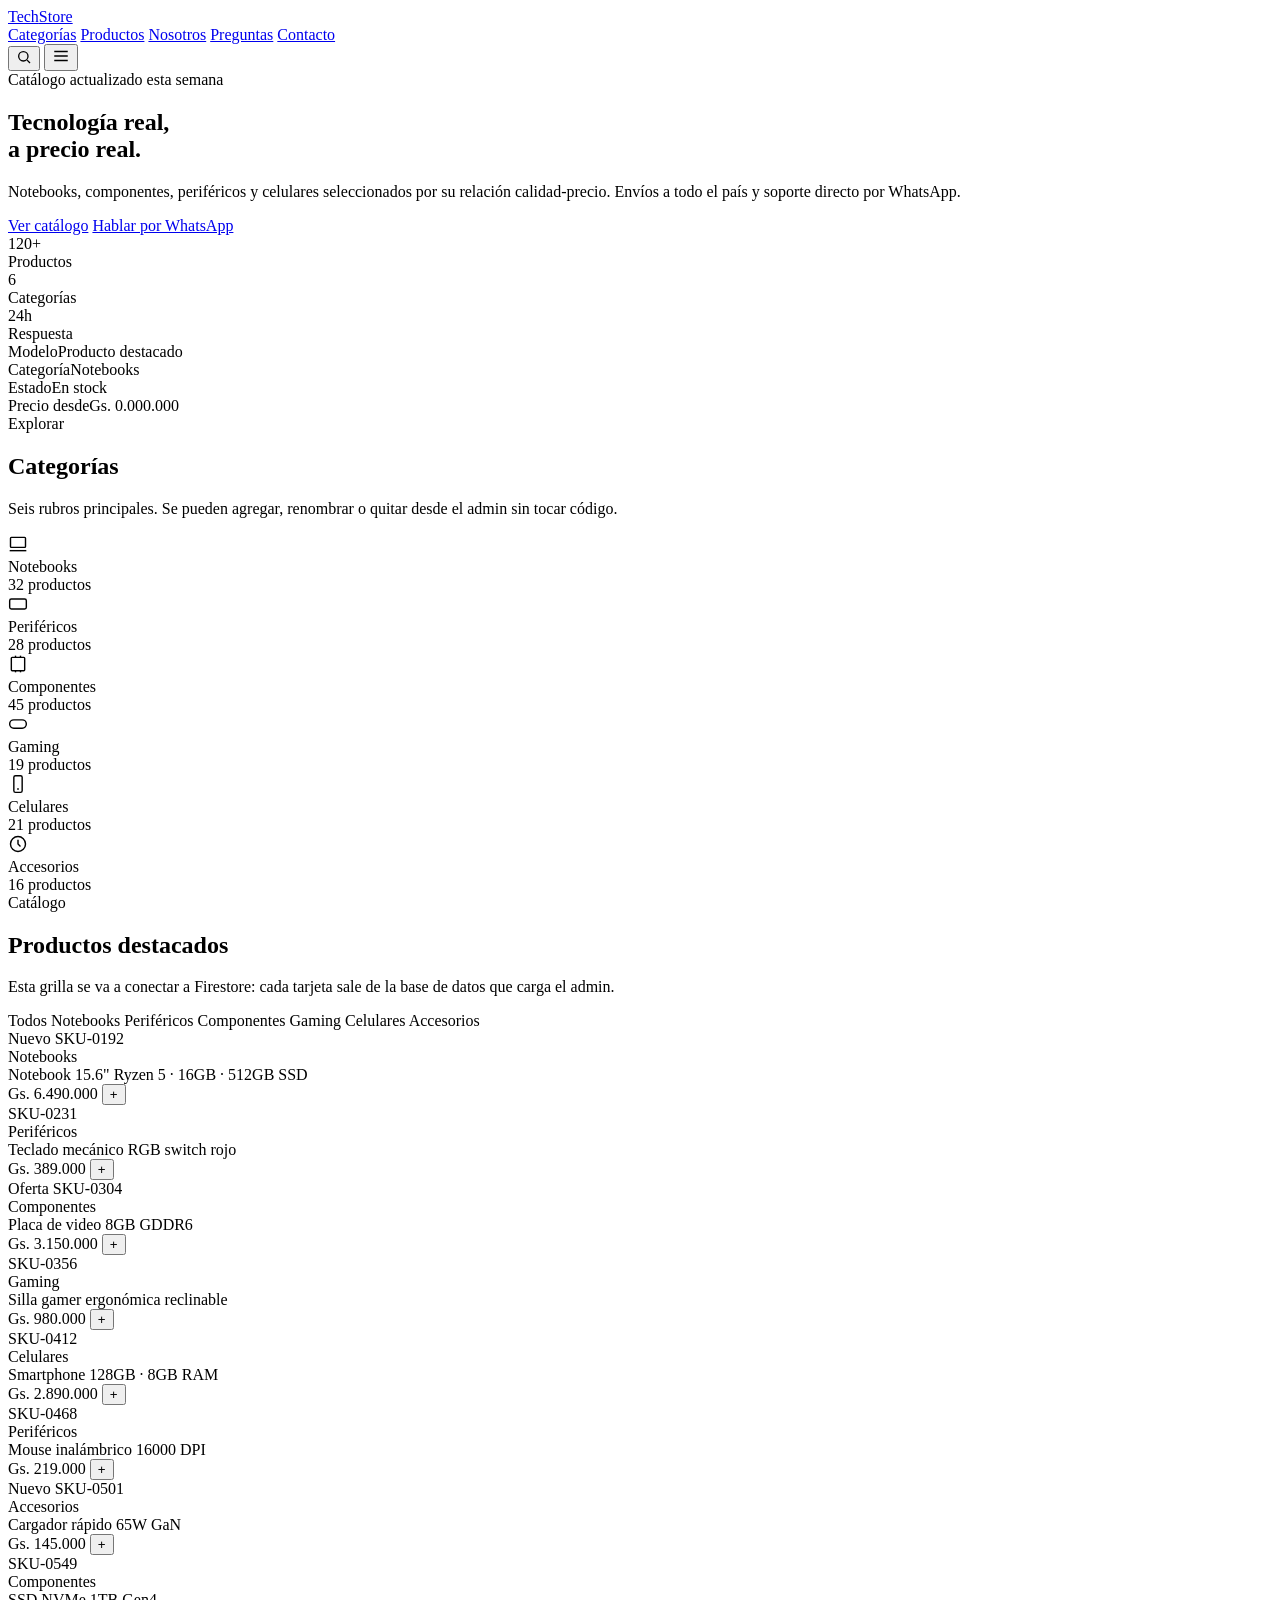
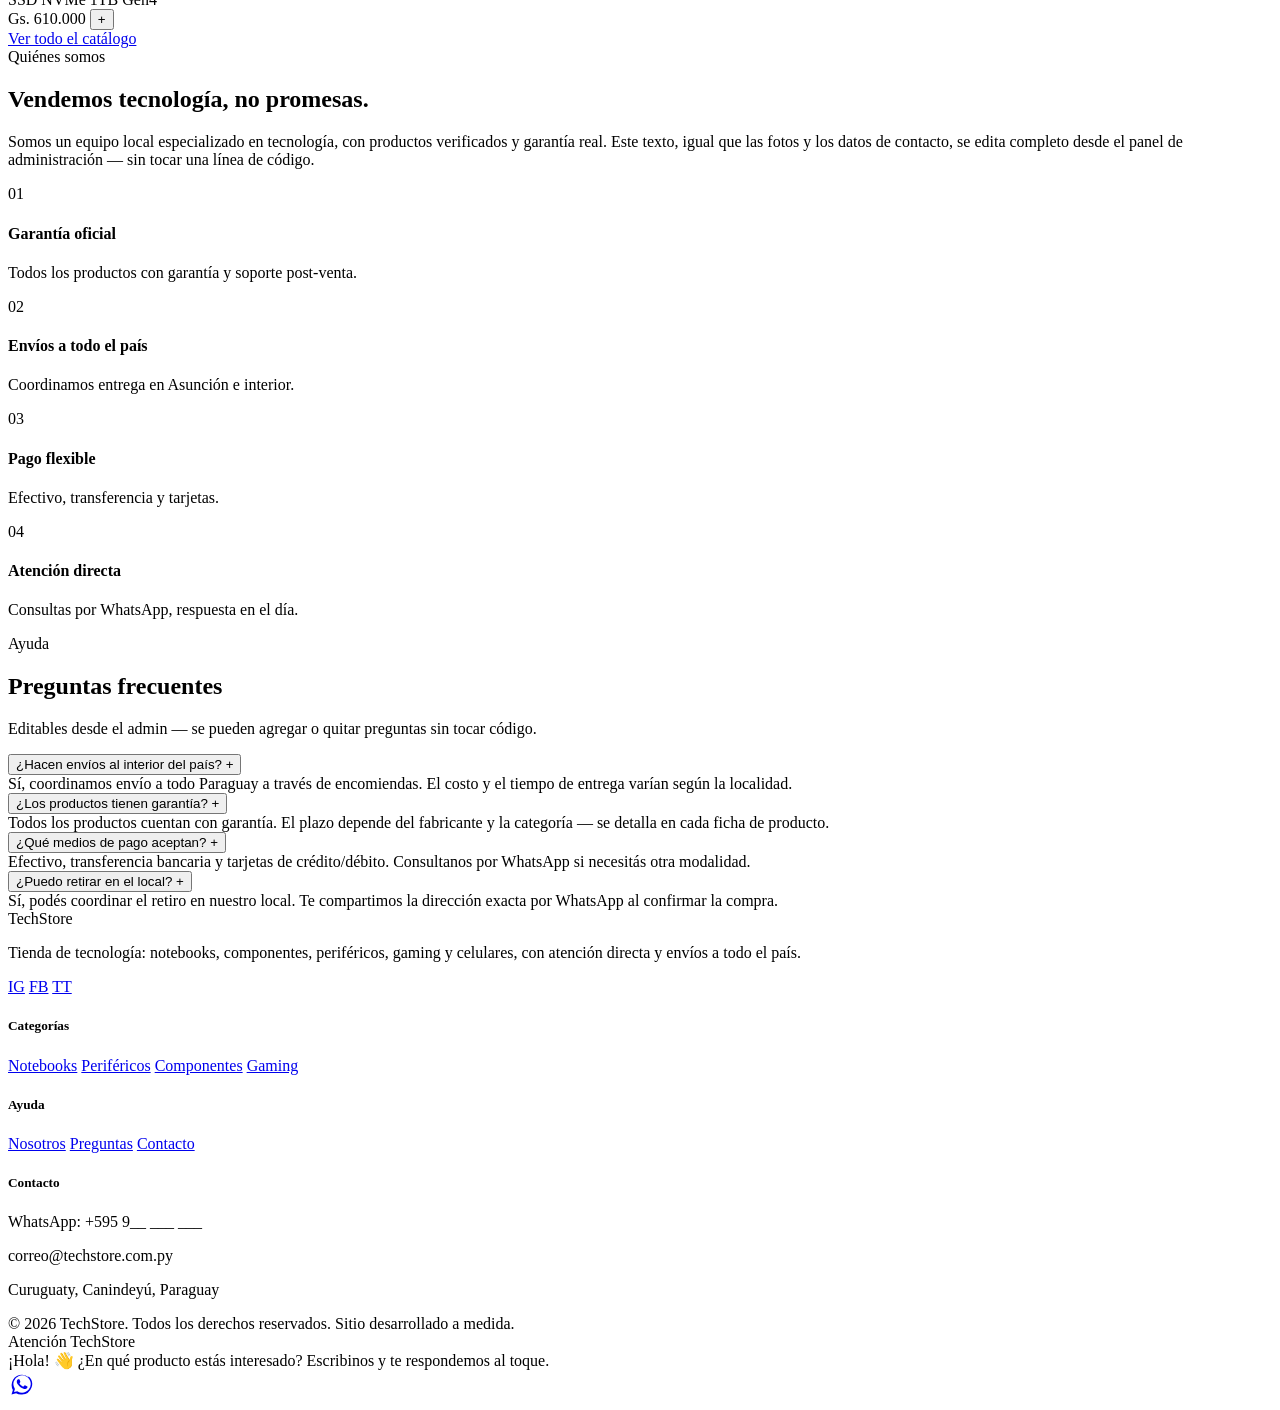
==== index.html @ 035dec99 "copio y pego casi igual al de urbana copy page" ====
<!DOCTYPE html>
<html lang="es">
<head>
<meta charset="UTF-8">
<meta name="viewport" content="width=device-width, initial-scale=1.0">
<title>TechStore — Tienda de Tecnología</title>
<meta name="description" content="Catálogo de notebooks, componentes, periféricos, gaming y celulares. Todo el contenido de esta página se personaliza desde el panel de administración.">

<!-- Fuentes: JetBrains Mono (títulos/etiquetas) + Inter (texto) -->
<link rel="preconnect" href="https://fonts.googleapis.com">
<link rel="preconnect" href="https://fonts.gstatic.com" crossorigin>
<link href="https://fonts.googleapis.com/css2?family=JetBrains+Mono:wght@500;700;800&family=Inter:wght@400;500;600;700&display=swap" rel="stylesheet">

<link rel="stylesheet" href="style.css">
</head>
<body>

<!-- ======================================================
     HEADER
     ====================================================== -->
<header>
  <div class="wrap header-inner">
    <a href="#" class="logo">
      <!-- data-editable: nombre del negocio (panel admin > Sitio > Encabezado) -->
      <span data-editable="nombre-negocio">Tech<span class="dot">Store</span></span>
    </a>

    <nav class="main-nav">
      <a href="#categorias">Categorías</a>
      <a href="#productos">Productos</a>
      <a href="#nosotros">Nosotros</a>
      <a href="#faq">Preguntas</a>
      <a href="#contacto">Contacto</a>
    </nav>

    <div class="header-actions">
      <button class="search-btn" aria-label="Buscar productos" id="searchToggle">
        <svg width="16" height="16" viewBox="0 0 24 24" fill="none" stroke="currentColor" stroke-width="2"><circle cx="11" cy="11" r="7"/><line x1="21" y1="21" x2="16.65" y2="16.65"/></svg>
      </button>
      <button class="menu-toggle" aria-label="Abrir menú" id="menuToggle">
        <svg width="18" height="18" viewBox="0 0 24 24" fill="none" stroke="currentColor" stroke-width="2"><line x1="3" y1="6" x2="21" y2="6"/><line x1="3" y1="12" x2="21" y2="12"/><line x1="3" y1="18" x2="21" y2="18"/></svg>
      </button>
    </div>
  </div>
</header>

<!-- ======================================================
     HERO
     ====================================================== -->
<section class="hero">
  <div class="schema-grid" aria-hidden="true"></div>
  <div class="wrap hero-inner">
    <div class="reveal in">
      <span class="eyebrow">Catálogo actualizado esta semana</span>
      <h1>Tecnología real,<br>a <span class="accent">precio real.</span></h1>
      <p class="lead" data-editable="hero-texto">
        Notebooks, componentes, periféricos y celulares seleccionados por su relación
        calidad-precio. Envíos a todo el país y soporte directo por WhatsApp.
      </p>
      <div class="hero-cta">
        <a href="#productos" class="btn btn-primary">Ver catálogo</a>
        <a href="#contacto" class="btn btn-outline">Hablar por WhatsApp</a>
      </div>
      <div class="hero-stats">
        <div>
          <div class="stat-num">120+</div>
          <div class="stat-label">Productos</div>
        </div>
        <div>
          <div class="stat-num">6</div>
          <div class="stat-label">Categorías</div>
        </div>
        <div>
          <div class="stat-num">24h</div>
          <div class="stat-label">Respuesta</div>
        </div>
      </div>
    </div>

    <div class="spec-card reveal in">
      <div class="spec-visual" style="background-image:url('https://images.unsplash.com/photo-1496181133206-80ce9b88a853?w=700&q=75&auto=format&fit=crop');"></div>
      <div class="spec-row"><span>Modelo</span><span>Producto destacado</span></div>
      <div class="spec-row"><span>Categoría</span><span>Notebooks</span></div>
      <div class="spec-row"><span>Estado</span><span>En stock</span></div>
      <div class="spec-row"><span>Precio desde</span><span>Gs. 0.000.000</span></div>
    </div>
  </div>
</section>

<!-- ======================================================
     CATEGORÍAS
     ====================================================== -->
<section class="categories" id="categorias">
  <div class="wrap">
    <div class="section-head reveal">
      <div>
        <span class="eyebrow">Explorar</span>
        <h2>Categorías</h2>
      </div>
      <p>Seis rubros principales. Se pueden agregar, renombrar o quitar desde el admin sin tocar código.</p>
    </div>
  </div>

  <div class="cat-grid reveal">
    <div class="cat-card" data-cat="notebooks">
      <div class="cat-icon">
        <svg width="20" height="20" viewBox="0 0 24 24" fill="none" stroke="currentColor" stroke-width="1.7"><rect x="3" y="4" width="18" height="12" rx="1"/><line x1="2" y1="20" x2="22" y2="20"/></svg>
      </div>
      <div class="cat-name">Notebooks</div>
      <div class="cat-count">32 productos</div>
    </div>
    <div class="cat-card" data-cat="perifericos">
      <div class="cat-icon">
        <svg width="20" height="20" viewBox="0 0 24 24" fill="none" stroke="currentColor" stroke-width="1.7"><rect x="2" y="6" width="20" height="12" rx="2"/><line x1="6" y1="10" x2="6" y2="10.01"/><line x1="10" y1="10" x2="10" y2="10.01"/></svg>
      </div>
      <div class="cat-name">Periféricos</div>
      <div class="cat-count">28 productos</div>
    </div>
    <div class="cat-card" data-cat="componentes">
      <div class="cat-icon">
        <svg width="20" height="20" viewBox="0 0 24 24" fill="none" stroke="currentColor" stroke-width="1.7"><rect x="4" y="4" width="16" height="16" rx="1"/><line x1="9" y1="4" x2="9" y2="2"/><line x1="15" y1="4" x2="15" y2="2"/><line x1="9" y1="22" x2="9" y2="20"/><line x1="15" y1="22" x2="15" y2="20"/></svg>
      </div>
      <div class="cat-name">Componentes</div>
      <div class="cat-count">45 productos</div>
    </div>
    <div class="cat-card" data-cat="gaming">
      <div class="cat-icon">
        <svg width="20" height="20" viewBox="0 0 24 24" fill="none" stroke="currentColor" stroke-width="1.7"><rect x="2" y="7" width="20" height="10" rx="5"/><line x1="7" y1="12" x2="7" y2="12.01"/><line x1="17" y1="10" x2="17" y2="10.01"/><line x1="15" y1="13" x2="15" y2="13.01"/></svg>
      </div>
      <div class="cat-name">Gaming</div>
      <div class="cat-count">19 productos</div>
    </div>
    <div class="cat-card" data-cat="celulares">
      <div class="cat-icon">
        <svg width="20" height="20" viewBox="0 0 24 24" fill="none" stroke="currentColor" stroke-width="1.7"><rect x="7" y="2" width="10" height="20" rx="2"/><line x1="11" y1="18" x2="13" y2="18"/></svg>
      </div>
      <div class="cat-name">Celulares</div>
      <div class="cat-count">21 productos</div>
    </div>
    <div class="cat-card" data-cat="accesorios">
      <div class="cat-icon">
        <svg width="20" height="20" viewBox="0 0 24 24" fill="none" stroke="currentColor" stroke-width="1.7"><circle cx="12" cy="12" r="9"/><path d="M12 7v5l3 3"/></svg>
      </div>
      <div class="cat-name">Accesorios</div>
      <div class="cat-count">16 productos</div>
    </div>
  </div>
</section>

<!-- ======================================================
     PRODUCTOS
     ====================================================== -->
<section id="productos">
  <div class="wrap">
    <div class="section-head reveal">
      <div>
        <span class="eyebrow">Catálogo</span>
        <h2>Productos destacados</h2>
      </div>
      <p>Esta grilla se va a conectar a Firestore: cada tarjeta sale de la base de datos que carga el admin.</p>
    </div>

    <div class="filters-bar reveal">
      <span class="filter-chip active">Todos</span>
      <span class="filter-chip">Notebooks</span>
      <span class="filter-chip">Periféricos</span>
      <span class="filter-chip">Componentes</span>
      <span class="filter-chip">Gaming</span>
      <span class="filter-chip">Celulares</span>
      <span class="filter-chip">Accesorios</span>
    </div>

    <div class="product-grid reveal" id="productGrid">
      <!-- Tarjeta de producto (x8) — plantilla repetible, luego generada por JS desde Firestore -->

      <div class="product-card">
        <div class="product-thumb" style="background-image:url('https://images.unsplash.com/photo-1496181133206-80ce9b88a853?w=500&q=70&auto=format&fit=crop');">
          <span class="product-badge">Nuevo</span>
          <span class="product-sku">SKU-0192</span>
        </div>
        <div class="product-info">
          <div class="product-cat">Notebooks</div>
          <div class="product-name">Notebook 15.6" Ryzen 5 · 16GB · 512GB SSD</div>
          <div class="product-price-row">
            <span class="product-price">Gs. 6.490.000</span>
            <button class="product-add" aria-label="Consultar producto">+</button>
          </div>
        </div>
      </div>

      <div class="product-card">
        <div class="product-thumb" style="background-image:url('https://images.unsplash.com/photo-1756388371735-cc845c578200?w=500&q=70&auto=format&fit=crop');">
          <span class="product-sku">SKU-0231</span>
        </div>
        <div class="product-info">
          <div class="product-cat">Periféricos</div>
          <div class="product-name">Teclado mecánico RGB switch rojo</div>
          <div class="product-price-row">
            <span class="product-price">Gs. 389.000</span>
            <button class="product-add" aria-label="Consultar producto">+</button>
          </div>
        </div>
      </div>

      <div class="product-card">
        <div class="product-thumb" style="background-image:url('https://images.unsplash.com/photo-1515630278258-407f66498911?w=500&q=70&auto=format&fit=crop');">
          <span class="product-badge">Oferta</span>
          <span class="product-sku">SKU-0304</span>
        </div>
        <div class="product-info">
          <div class="product-cat">Componentes</div>
          <div class="product-name">Placa de video 8GB GDDR6</div>
          <div class="product-price-row">
            <span class="product-price">Gs. 3.150.000</span>
            <button class="product-add" aria-label="Consultar producto">+</button>
          </div>
        </div>
      </div>

      <div class="product-card">
        <div class="product-thumb" style="background-image:url('https://images.unsplash.com/photo-1522199755839-a2bacb67c546?w=500&q=70&auto=format&fit=crop');">
          <span class="product-sku">SKU-0356</span>
        </div>
        <div class="product-info">
          <div class="product-cat">Gaming</div>
          <div class="product-name">Silla gamer ergonómica reclinable</div>
          <div class="product-price-row">
            <span class="product-price">Gs. 980.000</span>
            <button class="product-add" aria-label="Consultar producto">+</button>
          </div>
        </div>
      </div>

      <div class="product-card">
        <div class="product-thumb" style="background-image:url('https://images.unsplash.com/photo-1580910051074-3eb694886505?w=500&q=70&auto=format&fit=crop');">
          <span class="product-sku">SKU-0412</span>
        </div>
        <div class="product-info">
          <div class="product-cat">Celulares</div>
          <div class="product-name">Smartphone 128GB · 8GB RAM</div>
          <div class="product-price-row">
            <span class="product-price">Gs. 2.890.000</span>
            <button class="product-add" aria-label="Consultar producto">+</button>
          </div>
        </div>
      </div>

      <div class="product-card">
        <div class="product-thumb" style="background-image:url('https://images.unsplash.com/photo-1585816517178-2398c69d12c6?w=500&q=70&auto=format&fit=crop');">
          <span class="product-sku">SKU-0468</span>
        </div>
        <div class="product-info">
          <div class="product-cat">Periféricos</div>
          <div class="product-name">Mouse inalámbrico 16000 DPI</div>
          <div class="product-price-row">
            <span class="product-price">Gs. 219.000</span>
            <button class="product-add" aria-label="Consultar producto">+</button>
          </div>
        </div>
      </div>

      <div class="product-card">
        <div class="product-thumb" style="background-image:url('https://images.unsplash.com/photo-1522199755839-a2bacb67c546?w=500&q=70&auto=format&fit=crop');">
          <span class="product-badge">Nuevo</span>
          <span class="product-sku">SKU-0501</span>
        </div>
        <div class="product-info">
          <div class="product-cat">Accesorios</div>
          <div class="product-name">Cargador rápido 65W GaN</div>
          <div class="product-price-row">
            <span class="product-price">Gs. 145.000</span>
            <button class="product-add" aria-label="Consultar producto">+</button>
          </div>
        </div>
      </div>

      <div class="product-card">
        <div class="product-thumb" style="background-image:url('https://images.unsplash.com/photo-1515630278258-407f66498911?w=500&q=70&auto=format&fit=crop');">
          <span class="product-sku">SKU-0549</span>
        </div>
        <div class="product-info">
          <div class="product-cat">Componentes</div>
          <div class="product-name">SSD NVMe 1TB Gen4</div>
          <div class="product-price-row">
            <span class="product-price">Gs. 610.000</span>
            <button class="product-add" aria-label="Consultar producto">+</button>
          </div>
        </div>
      </div>

    </div>

    <div class="section-footer-cta reveal">
      <a href="#" class="btn btn-outline">Ver todo el catálogo</a>
    </div>
  </div>
</section>

<!-- ======================================================
     SOBRE NOSOTROS
     ====================================================== -->
<section class="about" id="nosotros">
  <div class="wrap about-inner">
    <div class="about-visual reveal" style="background-image:url('https://images.unsplash.com/photo-1761494296583-99b15e9063c5?w=700&q=75&auto=format&fit=crop');"></div>
    <div class="about-text reveal">
      <span class="eyebrow">Quiénes somos</span>
      <h2 data-editable="nosotros-titulo">Vendemos tecnología, no promesas.</h2>
      <p data-editable="nosotros-texto">
        Somos un equipo local especializado en tecnología, con productos verificados
        y garantía real. Este texto, igual que las fotos y los datos de contacto,
        se edita completo desde el panel de administración — sin tocar una línea de código.
      </p>
      <div class="about-features">
        <div class="about-feature">
          <div class="num">01</div>
          <h4>Garantía oficial</h4>
          <p>Todos los productos con garantía y soporte post-venta.</p>
        </div>
        <div class="about-feature">
          <div class="num">02</div>
          <h4>Envíos a todo el país</h4>
          <p>Coordinamos entrega en Asunción e interior.</p>
        </div>
        <div class="about-feature">
          <div class="num">03</div>
          <h4>Pago flexible</h4>
          <p>Efectivo, transferencia y tarjetas.</p>
        </div>
        <div class="about-feature">
          <div class="num">04</div>
          <h4>Atención directa</h4>
          <p>Consultas por WhatsApp, respuesta en el día.</p>
        </div>
      </div>
    </div>
  </div>
</section>

<!-- ======================================================
     PREGUNTAS FRECUENTES
     ====================================================== -->
<section id="faq">
  <div class="wrap">
    <div class="section-head reveal">
      <div>
        <span class="eyebrow">Ayuda</span>
        <h2>Preguntas frecuentes</h2>
      </div>
      <p>Editables desde el admin — se pueden agregar o quitar preguntas sin tocar código.</p>
    </div>

    <div class="faq-list reveal" id="faqList">
      <div class="faq-item open">
        <button class="faq-question">
          ¿Hacen envíos al interior del país?
          <span class="icon">+</span>
        </button>
        <div class="faq-answer">
          Sí, coordinamos envío a todo Paraguay a través de encomiendas. El costo y el tiempo
          de entrega varían según la localidad.
        </div>
      </div>
      <div class="faq-item">
        <button class="faq-question">
          ¿Los productos tienen garantía?
          <span class="icon">+</span>
        </button>
        <div class="faq-answer">
          Todos los productos cuentan con garantía. El plazo depende del fabricante y la
          categoría — se detalla en cada ficha de producto.
        </div>
      </div>
      <div class="faq-item">
        <button class="faq-question">
          ¿Qué medios de pago aceptan?
          <span class="icon">+</span>
        </button>
        <div class="faq-answer">
          Efectivo, transferencia bancaria y tarjetas de crédito/débito. Consultanos por
          WhatsApp si necesitás otra modalidad.
        </div>
      </div>
      <div class="faq-item">
        <button class="faq-question">
          ¿Puedo retirar en el local?
          <span class="icon">+</span>
        </button>
        <div class="faq-answer">
          Sí, podés coordinar el retiro en nuestro local. Te compartimos la dirección exacta
          por WhatsApp al confirmar la compra.
        </div>
      </div>
    </div>
  </div>
</section>

<!-- ======================================================
     CONTACTO / FOOTER
     ====================================================== -->
<footer id="contacto">
  <div class="wrap footer-top">
    <div class="footer-brand">
      <div class="logo">Tech<span class="dot">Store</span></div>
      <p data-editable="footer-descripcion">
        Tienda de tecnología: notebooks, componentes, periféricos, gaming y celulares,
        con atención directa y envíos a todo el país.
      </p>
      <div class="footer-social">
        <a href="#" aria-label="Instagram">IG</a>
        <a href="#" aria-label="Facebook">FB</a>
        <a href="#" aria-label="TikTok">TT</a>
      </div>
    </div>

    <div class="footer-col">
      <h5>Categorías</h5>
      <a href="#">Notebooks</a>
      <a href="#">Periféricos</a>
      <a href="#">Componentes</a>
      <a href="#">Gaming</a>
    </div>

    <div class="footer-col">
      <h5>Ayuda</h5>
      <a href="#nosotros">Nosotros</a>
      <a href="#faq">Preguntas</a>
      <a href="#contacto">Contacto</a>
    </div>

    <div class="footer-col">
      <h5>Contacto</h5>
      <p data-editable="contacto-whatsapp">WhatsApp: +595 9__ ___ ___</p>
      <p data-editable="contacto-email">correo@techstore.com.py</p>
      <p data-editable="contacto-direccion">Curuguaty, Canindeyú, Paraguay</p>
    </div>
  </div>

  <div class="wrap footer-bottom">
    <span>© 2026 TechStore. Todos los derechos reservados.</span>
    <span>Sitio desarrollado a medida.</span>
  </div>
</footer>

<!-- ======================================================
     WHATSAPP FLOTANTE
     ====================================================== -->
<div class="wa-float">
  <div class="wa-bubble" id="waBubble">
    <div class="wa-bubble-name">Atención TechStore</div>
    ¡Hola! 👋 ¿En qué producto estás interesado? Escribinos y te respondemos al toque.
  </div>
  <a href="https://wa.me/595900000000?text=Hola%2C%20quiero%20hacer%20una%20consulta" target="_blank" rel="noopener" class="wa-btn" id="waBtn" aria-label="Contactar por WhatsApp">
    <svg width="28" height="28" viewBox="0 0 24 24" fill="currentColor"><path d="M17.6 6.32A8.9 8.9 0 0 0 12.05 4a8.94 8.94 0 0 0-7.87 13.24L3 21l3.9-1.02A8.93 8.93 0 0 0 12.05 21a8.94 8.94 0 0 0 5.55-15.68ZM12.05 19.4a7.4 7.4 0 0 1-3.78-1.04l-.27-.16-2.82.74.75-2.75-.18-.28a7.42 7.42 0 1 1 6.3 3.49Zm4.07-5.56c-.22-.11-1.31-.65-1.51-.72-.2-.07-.35-.11-.5.11-.15.22-.57.72-.7.87-.13.15-.26.16-.48.05-.22-.11-.94-.35-1.79-1.11-.66-.59-1.11-1.32-1.24-1.54-.13-.22-.01-.34.1-.45.1-.1.22-.26.33-.39.11-.13.15-.22.22-.37.07-.15.04-.28-.02-.39-.06-.11-.5-1.21-.69-1.66-.18-.43-.36-.37-.5-.38-.13-.01-.28-.01-.43-.01-.15 0-.39.06-.6.28-.2.22-.79.77-.79 1.87 0 1.1.81 2.17.92 2.32.11.15 1.6 2.44 3.87 3.42.54.23.96.37 1.29.48.54.17 1.03.15 1.42.09.43-.06 1.31-.53 1.5-1.05.18-.51.18-.95.13-1.05-.06-.09-.2-.15-.42-.26Z"/></svg>
  </a>
</div>

<script src="script.js"></script>
</body>
</html>
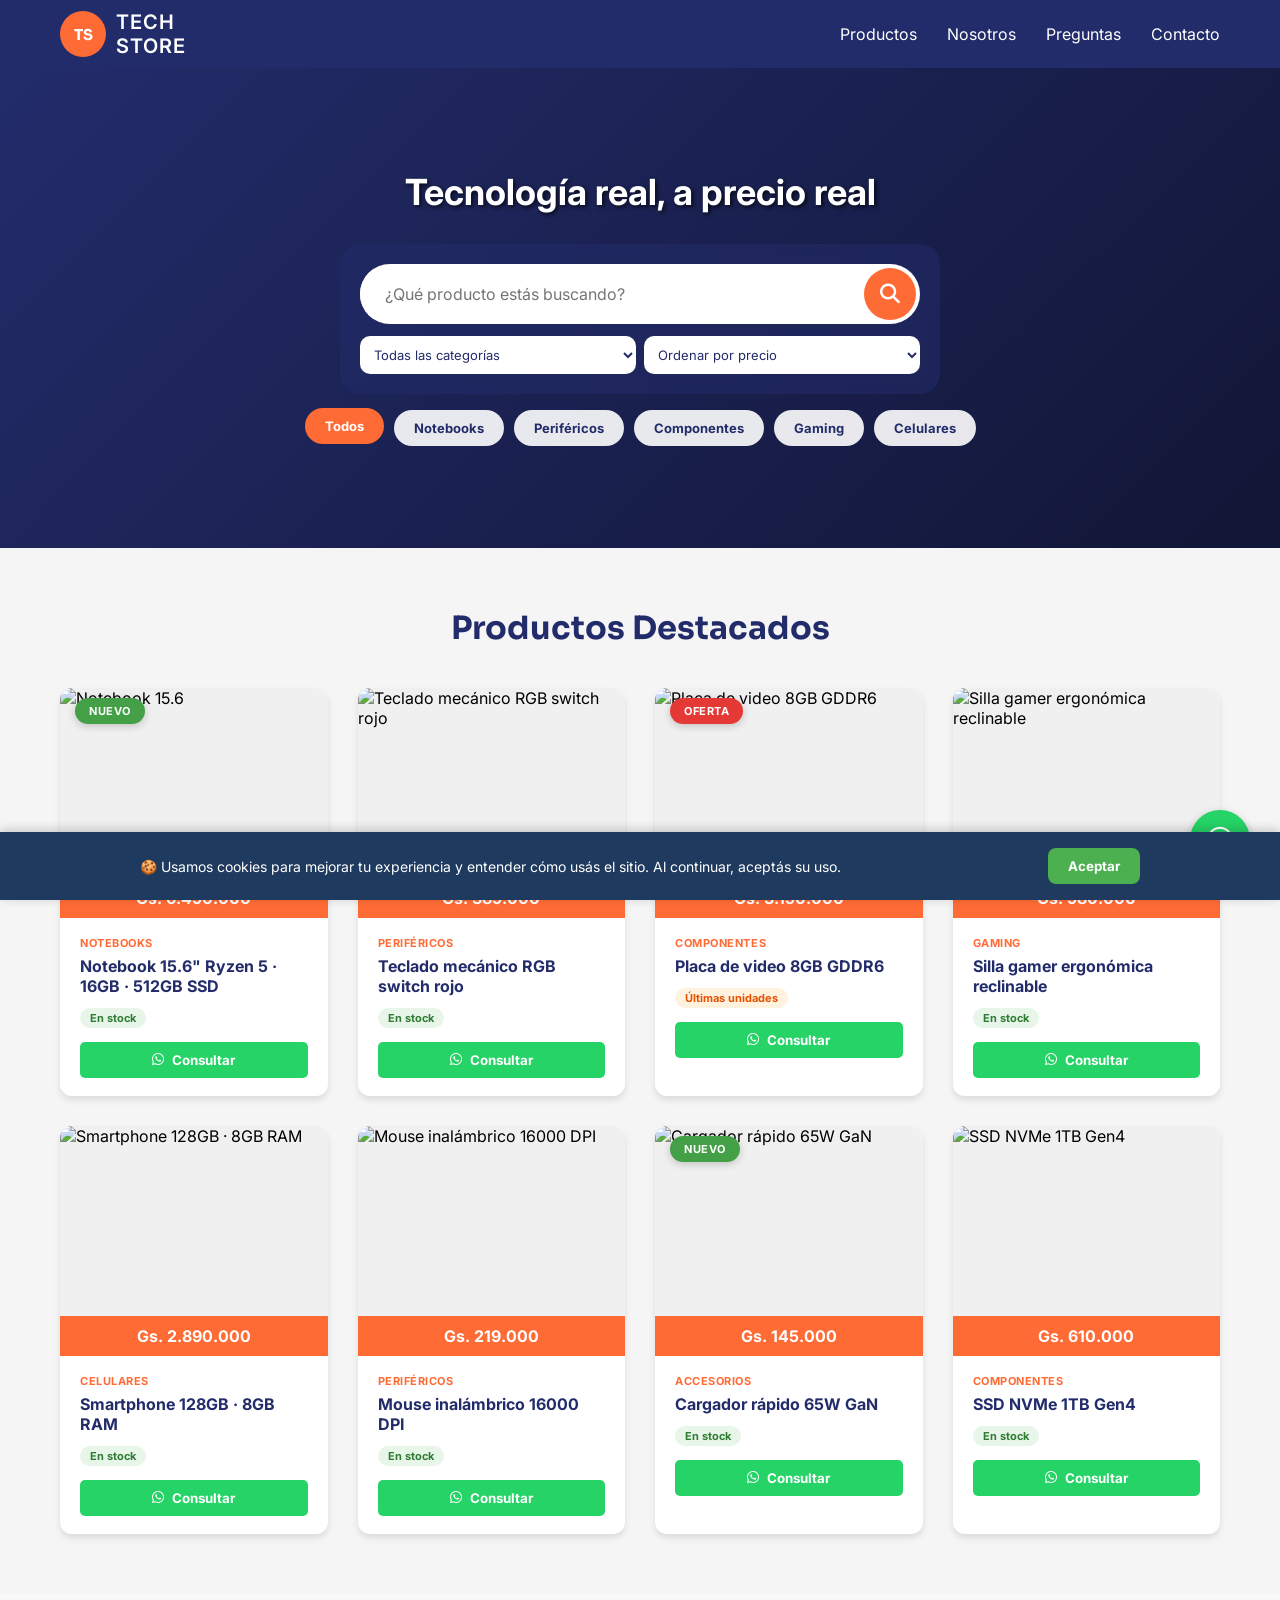
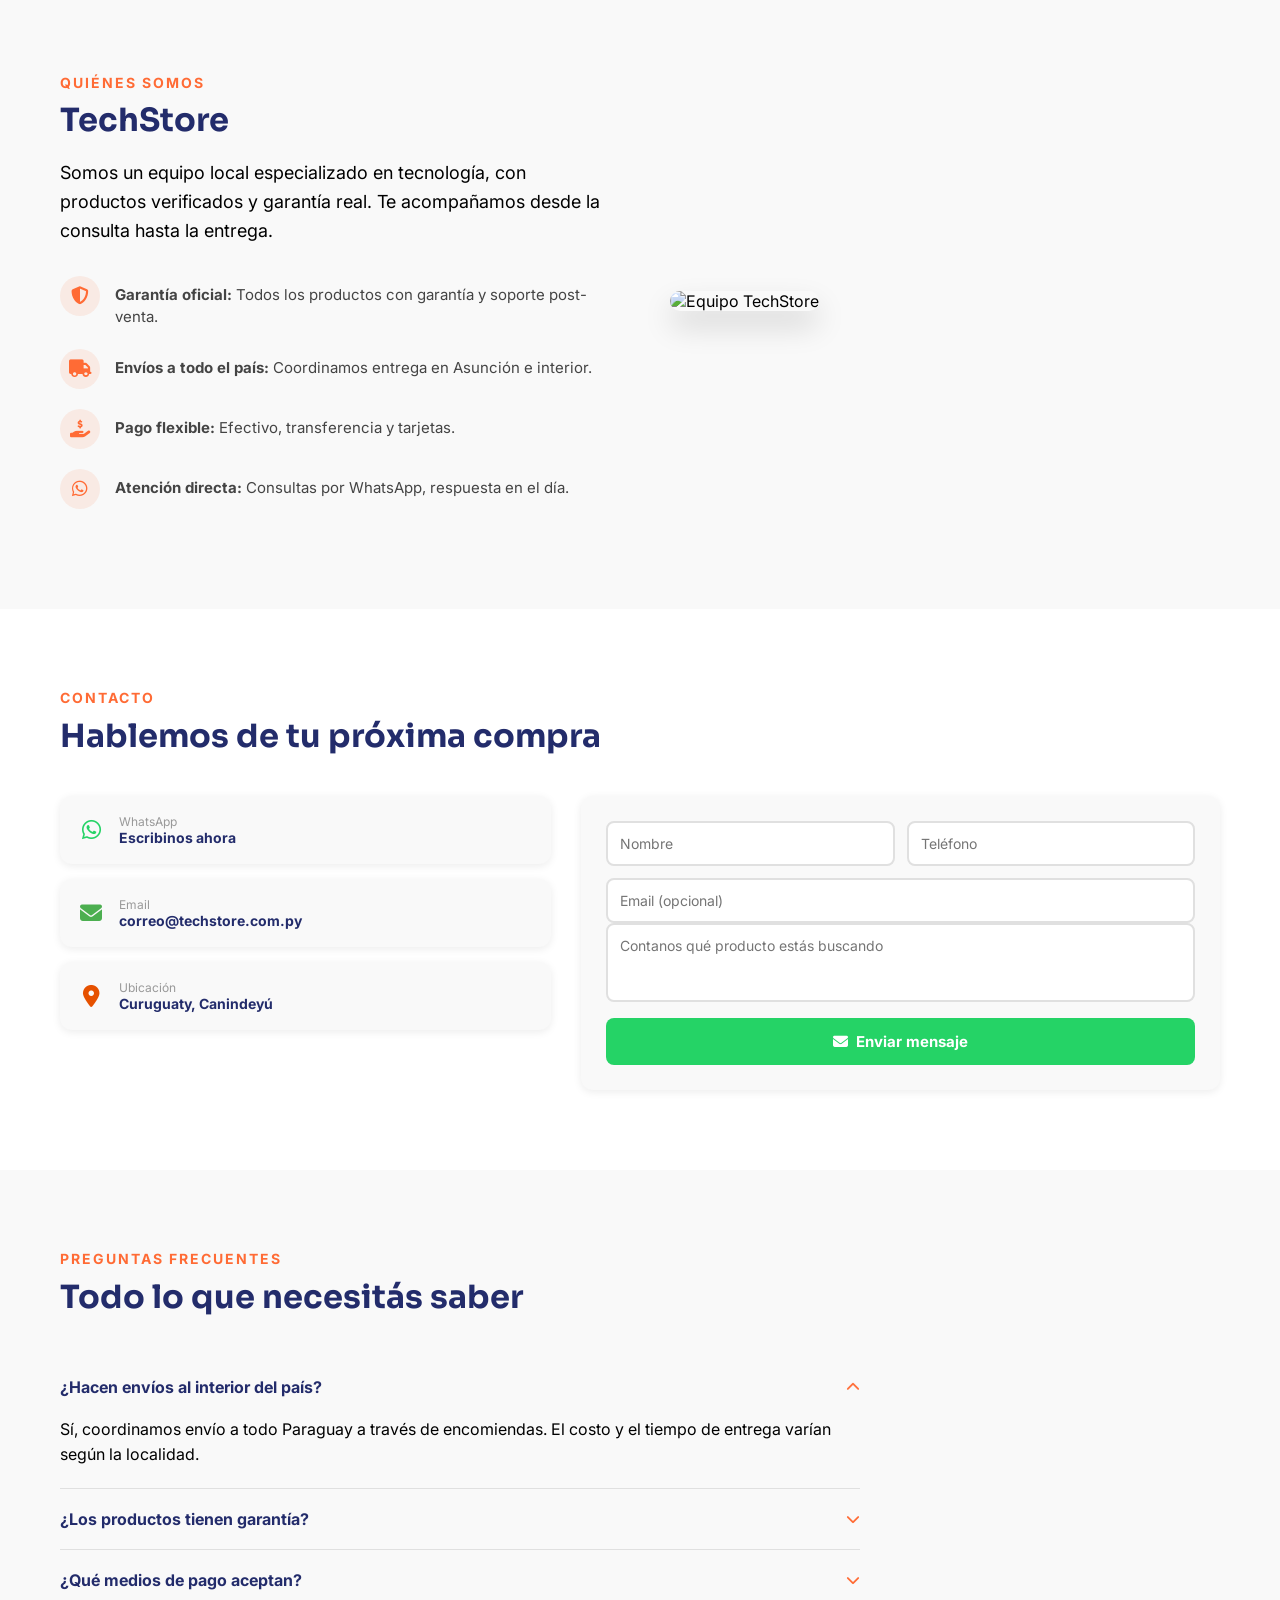
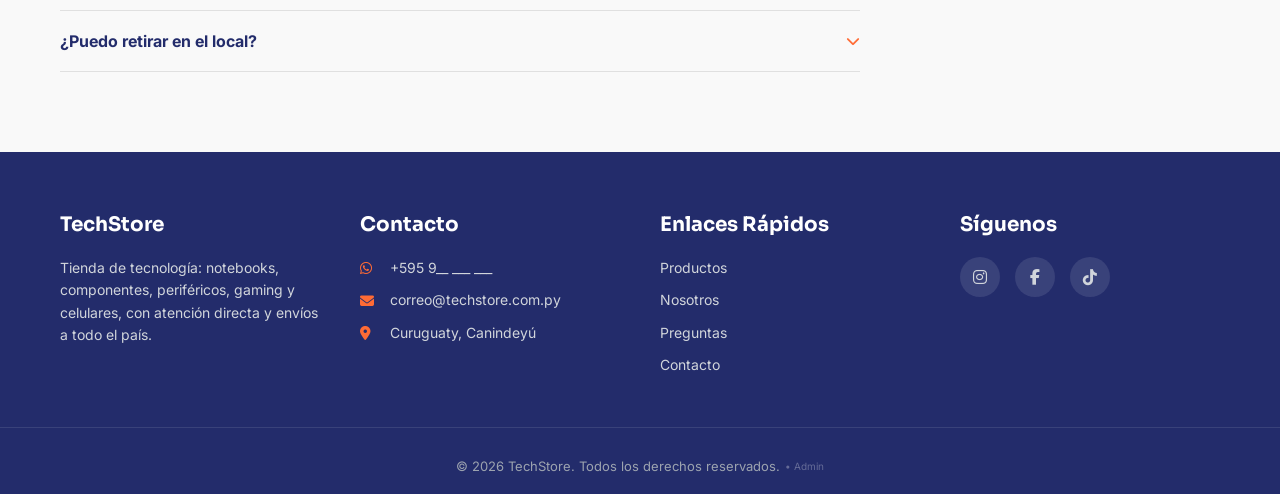
==== commit ee1ce995: "Nueva identidad visual propia para TechStore (indigo + naranja) Se reemplaza la paleta navy/verde y " ====
--- a/index.html
+++ b/index.html
@@ -1,459 +1,356 @@
 <!DOCTYPE html>
 <html lang="es">
 <head>
-<meta charset="UTF-8">
-<meta name="viewport" content="width=device-width, initial-scale=1.0">
-<title>TechStore — Tienda de Tecnología</title>
-<meta name="description" content="Catálogo de notebooks, componentes, periféricos, gaming y celulares. Todo el contenido de esta página se personaliza desde el panel de administración.">
-
-<!-- Fuentes: JetBrains Mono (títulos/etiquetas) + Inter (texto) -->
-<link rel="preconnect" href="https://fonts.googleapis.com">
-<link rel="preconnect" href="https://fonts.gstatic.com" crossorigin>
-<link href="https://fonts.googleapis.com/css2?family=JetBrains+Mono:wght@500;700;800&family=Inter:wght@400;500;600;700&display=swap" rel="stylesheet">
-
-<link rel="stylesheet" href="style.css">
+    <meta charset="UTF-8">
+    <meta name="viewport" content="width=device-width, initial-scale=1.0, maximum-scale=1.0, user-scalable=no">
+    <title>TechStore | Notebooks, Componentes y Tecnología en Paraguay</title>
+
+    <meta name="description" content="Notebooks, componentes, periféricos, gaming y celulares en Paraguay. Atención directa por WhatsApp y envíos a todo el país.">
+
+    <link href="https://fonts.googleapis.com/css2?family=Sora:wght@600;700;800&family=Inter:wght@400;500;600;700&display=swap" rel="stylesheet">
+    <link rel="stylesheet" href="style.css">
+    <link rel="stylesheet" href="https://cdnjs.cloudflare.com/ajax/libs/font-awesome/6.4.0/css/all.min.css">
 </head>
 <body>
 
-<!-- ======================================================
-     HEADER
-     ====================================================== -->
-<header>
-  <div class="wrap header-inner">
-    <a href="#" class="logo">
-      <!-- data-editable: nombre del negocio (panel admin > Sitio > Encabezado) -->
-      <span data-editable="nombre-negocio">Tech<span class="dot">Store</span></span>
+    <!-- BARRA DE NAVEGACIÓN -->
+    <nav class="navbar">
+        <div class="container">
+            <div class="logo">
+                <div class="logo-icono">TS</div>
+                <div class="logo-texto">
+                    <span>TECH</span>
+                    <span>STORE</span>
+                </div>
+            </div>
+
+            <ul class="nav-links" id="nav-links">
+                <li><a href="#productos">Productos</a></li>
+                <li><a href="#nosotros">Nosotros</a></li>
+                <li><a href="#preguntas-frecuentes">Preguntas</a></li>
+                <li><a href="#contacto">Contacto</a></li>
+            </ul>
+
+            <button class="menu-toggle" id="menu-toggle">
+                <i class="fas fa-bars"></i>
+            </button>
+        </div>
+    </nav>
+
+    <!-- SECCIÓN HERO CON BUSCADOR -->
+    <section class="hero" id="hero-section">
+        <div class="hero-content">
+            <h2>Tecnología real, a precio real</h2>
+            <div class="filter-panel">
+                <div class="search-box">
+                    <input type="text" id="filter-search-input" placeholder="¿Qué producto estás buscando?">
+                    <button class="search-btn" id="filter-search-btn"><i class="fas fa-search"></i></button>
+                </div>
+                <div class="filter-selects">
+                    <select id="filter-categoria">
+                        <option value="todos">Todas las categorías</option>
+                        <option value="notebooks">💻 Notebooks</option>
+                        <option value="perifericos">⌨️ Periféricos</option>
+                        <option value="componentes">🔧 Componentes</option>
+                        <option value="gaming">🎮 Gaming</option>
+                        <option value="celulares">📱 Celulares</option>
+                        <option value="accesorios">🔌 Accesorios</option>
+                    </select>
+                    <select id="filter-price-sort">
+                        <option value="">Ordenar por precio</option>
+                        <option value="asc">Precio: Menor a mayor</option>
+                        <option value="desc">Precio: Mayor a menor</option>
+                    </select>
+                </div>
+            </div>
+            <div class="quick-categories" id="quick-categories">
+                <button class="quick-cat-btn active" data-cat="todos">Todos</button>
+                <button class="quick-cat-btn" data-cat="notebooks">Notebooks</button>
+                <button class="quick-cat-btn" data-cat="perifericos">Periféricos</button>
+                <button class="quick-cat-btn" data-cat="componentes">Componentes</button>
+                <button class="quick-cat-btn" data-cat="gaming">Gaming</button>
+                <button class="quick-cat-btn" data-cat="celulares">Celulares</button>
+            </div>
+        </div>
+    </section>
+
+    <!-- PRODUCTOS DESTACADOS -->
+    <section class="products" id="productos">
+        <div class="container">
+            <h2>Productos Destacados</h2>
+            <div class="products-grid" id="products-grid">
+                <!-- El JavaScript llena esto automáticamente -->
+            </div>
+        </div>
+    </section>
+
+    <!-- BOTÓN FLOTANTE DE WHATSAPP -->
+    <a href="https://wa.me/595900000000?text=Hola%20TechStore%2C%20quiero%20m%C3%A1s%20informaci%C3%B3n." class="whatsapp-float" target="_blank">
+        <i class="fab fa-whatsapp"></i>
     </a>
 
-    <nav class="main-nav">
-      <a href="#categorias">Categorías</a>
-      <a href="#productos">Productos</a>
-      <a href="#nosotros">Nosotros</a>
-      <a href="#faq">Preguntas</a>
-      <a href="#contacto">Contacto</a>
-    </nav>
-
-    <div class="header-actions">
-      <button class="search-btn" aria-label="Buscar productos" id="searchToggle">
-        <svg width="16" height="16" viewBox="0 0 24 24" fill="none" stroke="currentColor" stroke-width="2"><circle cx="11" cy="11" r="7"/><line x1="21" y1="21" x2="16.65" y2="16.65"/></svg>
-      </button>
-      <button class="menu-toggle" aria-label="Abrir menú" id="menuToggle">
-        <svg width="18" height="18" viewBox="0 0 24 24" fill="none" stroke="currentColor" stroke-width="2"><line x1="3" y1="6" x2="21" y2="6"/><line x1="3" y1="12" x2="21" y2="12"/><line x1="3" y1="18" x2="21" y2="18"/></svg>
-      </button>
+    <!-- BURBUJA DE CHAT DE WHATSAPP -->
+    <div class="whatsapp-chat-bubble" id="whatsapp-chat-bubble">
+        <button class="whatsapp-bubble-close" id="whatsapp-bubble-close" aria-label="Cerrar">&times;</button>
+        <div class="whatsapp-bubble-header">
+            <div class="whatsapp-bubble-avatar">TS</div>
+            <div>
+                <strong>TechStore</strong>
+                <span class="whatsapp-bubble-status">● En línea</span>
+            </div>
+        </div>
+        <div class="whatsapp-bubble-chat-area">
+            <div class="whatsapp-typing-indicator" id="whatsapp-typing-indicator">
+                <span></span><span></span><span></span>
+            </div>
+            <div class="whatsapp-bubble-message" id="whatsapp-bubble-message">
+                ¡Hola! 👋 ¿En qué producto estás interesado? Escribinos, con gusto te ayudamos.
+                <span class="whatsapp-bubble-time">Ahora</span>
+            </div>
+        </div>
+        <a href="https://wa.me/595900000000?text=Hola%20TechStore%2C%20quiero%20m%C3%A1s%20informaci%C3%B3n." target="_blank" class="whatsapp-bubble-btn">
+            <i class="fab fa-whatsapp"></i> Enviar mensaje
+        </a>
     </div>
-  </div>
-</header>
-
-<!-- ======================================================
-     HERO
-     ====================================================== -->
-<section class="hero">
-  <div class="schema-grid" aria-hidden="true"></div>
-  <div class="wrap hero-inner">
-    <div class="reveal in">
-      <span class="eyebrow">Catálogo actualizado esta semana</span>
-      <h1>Tecnología real,<br>a <span class="accent">precio real.</span></h1>
-      <p class="lead" data-editable="hero-texto">
-        Notebooks, componentes, periféricos y celulares seleccionados por su relación
-        calidad-precio. Envíos a todo el país y soporte directo por WhatsApp.
-      </p>
-      <div class="hero-cta">
-        <a href="#productos" class="btn btn-primary">Ver catálogo</a>
-        <a href="#contacto" class="btn btn-outline">Hablar por WhatsApp</a>
-      </div>
-      <div class="hero-stats">
-        <div>
-          <div class="stat-num">120+</div>
-          <div class="stat-label">Productos</div>
-        </div>
-        <div>
-          <div class="stat-num">6</div>
-          <div class="stat-label">Categorías</div>
-        </div>
-        <div>
-          <div class="stat-num">24h</div>
-          <div class="stat-label">Respuesta</div>
-        </div>
-      </div>
+
+    <script>
+        (function() {
+            const bubble = document.getElementById('whatsapp-chat-bubble');
+            const closeBtn = document.getElementById('whatsapp-bubble-close');
+            const typing = document.getElementById('whatsapp-typing-indicator');
+            const message = document.getElementById('whatsapp-bubble-message');
+            if (!bubble) return;
+
+            if (sessionStorage.getItem('whatsappBubbleClosed')) {
+                bubble.style.display = 'none';
+                return;
+            }
+
+            setTimeout(() => {
+                bubble.classList.add('show');
+                setTimeout(() => {
+                    typing.classList.add('hide');
+                    message.classList.add('show');
+                }, 1600);
+            }, 3000);
+
+            closeBtn.addEventListener('click', () => {
+                bubble.style.display = 'none';
+                sessionStorage.setItem('whatsappBubbleClosed', 'true');
+            });
+        })();
+    </script>
+
+    <!-- SECCIÓN SOBRE NOSOTROS -->
+    <section class="about-us" id="nosotros">
+        <div class="container about-grid">
+            <div class="about-content fade-in-element">
+                <h4 class="about-subtitle" id="about-subtitle">QUIÉNES SOMOS</h4>
+                <h2 class="about-title" id="about-title">TechStore</h2>
+                <p class="about-text" id="about-text">
+                    Somos un equipo local especializado en tecnología, con productos verificados y garantía real.
+                    Te acompañamos desde la consulta hasta la entrega.
+                </p>
+                <ul class="about-features">
+                    <li><i class="fas fa-shield-alt"></i><span><strong id="about-feature1-title">Garantía oficial:</strong> <span id="about-feature1-text">Todos los productos con garantía y soporte post-venta.</span></span></li>
+                    <li><i class="fas fa-truck"></i><span><strong id="about-feature2-title">Envíos a todo el país:</strong> <span id="about-feature2-text">Coordinamos entrega en Asunción e interior.</span></span></li>
+                    <li><i class="fas fa-hand-holding-usd"></i><span><strong id="about-feature3-title">Pago flexible:</strong> <span id="about-feature3-text">Efectivo, transferencia y tarjetas.</span></span></li>
+                    <li><i class="fab fa-whatsapp"></i><span><strong id="about-feature4-title">Atención directa:</strong> <span id="about-feature4-text">Consultas por WhatsApp, respuesta en el día.</span></span></li>
+                </ul>
+            </div>
+            <div class="about-image fade-in-element">
+                <img id="about-image" src="https://images.unsplash.com/photo-1761494296583-99b15e9063c5?w=600" alt="Equipo TechStore">
+            </div>
+        </div>
+    </section>
+
+    <!-- SECCIÓN DE CONTACTO -->
+    <section class="contact-section" id="contacto">
+        <div class="container">
+            <p class="contact-subtitle">CONTACTO</p>
+            <h2 class="contact-title">Hablemos de tu próxima compra</h2>
+            <div class="contact-grid">
+                <div class="contact-info-cards">
+                    <a href="https://wa.me/595900000000?text=Hola%20TechStore%2C%20quiero%20m%C3%A1s%20informaci%C3%B3n." target="_blank" class="contact-info-card">
+                        <i class="fab fa-whatsapp" style="color: #25D366;"></i>
+                        <div>
+                            <p class="contact-info-label">WhatsApp</p>
+                            <p class="contact-info-value">Escribinos ahora</p>
+                        </div>
+                    </a>
+                    <a href="mailto:correo@techstore.com.py" class="contact-info-card">
+                        <i class="fas fa-envelope" style="color: #4CAF50;"></i>
+                        <div>
+                            <p class="contact-info-label">Email</p>
+                            <p class="contact-info-value" id="footer-email-value">correo@techstore.com.py</p>
+                        </div>
+                    </a>
+                    <div class="contact-info-card">
+                        <i class="fas fa-map-marker-alt" style="color: #E65100;"></i>
+                        <div>
+                            <p class="contact-info-label">Ubicación</p>
+                            <p class="contact-info-value" id="footer-address-value">Curuguaty, Canindeyú</p>
+                        </div>
+                    </div>
+                </div>
+                <form class="contact-form" id="contact-form">
+                    <div class="contact-form-row">
+                        <input type="text" id="contact-name" placeholder="Nombre" required>
+                        <input type="tel" id="contact-phone" placeholder="Teléfono" required>
+                    </div>
+                    <input type="email" id="contact-email" placeholder="Email (opcional)">
+                    <textarea id="contact-message" placeholder="Contanos qué producto estás buscando" rows="3" required></textarea>
+                    <button type="submit" class="contact-form-btn">
+                        <i class="fas fa-envelope"></i> Enviar mensaje
+                    </button>
+                </form>
+            </div>
+        </div>
+    </section>
+
+    <!-- SECCIÓN DE PREGUNTAS FRECUENTES -->
+    <section class="faq-section" id="preguntas-frecuentes">
+        <div class="container">
+            <p class="faq-subtitle">PREGUNTAS FRECUENTES</p>
+            <h2 class="faq-title">Todo lo que necesitás saber</h2>
+            <div class="faq-list" id="faq-list">
+                <!-- El JavaScript llena esto automáticamente -->
+            </div>
+        </div>
+    </section>
+
+    <!-- PIE DE PÁGINA (FOOTER) -->
+    <footer class="footer">
+        <div class="container footer-grid">
+            <div class="footer-col">
+                <h3>TechStore</h3>
+                <p id="footer-description">Tienda de tecnología: notebooks, componentes, periféricos, gaming y celulares, con atención directa y envíos a todo el país.</p>
+            </div>
+            <div class="footer-col">
+                <h3>Contacto</h3>
+                <ul id="footer-contact-list">
+                    <li id="footer-whatsapp-item"><i class="fab fa-whatsapp"></i> <a id="footer-whatsapp-link" href="https://wa.me/595900000000" target="_blank" style="color:inherit; text-decoration:none;">+595 9__ ___ ___</a></li>
+                    <li id="footer-email-item"><i class="fas fa-envelope"></i> <span id="footer-email-text">correo@techstore.com.py</span></li>
+                    <li id="footer-address-item"><i class="fas fa-map-marker-alt"></i> <span id="footer-address-text">Curuguaty, Canindeyú</span></li>
+                </ul>
+            </div>
+            <div class="footer-col">
+                <h3>Enlaces Rápidos</h3>
+                <ul>
+                    <li><a href="#productos">Productos</a></li>
+                    <li><a href="#nosotros">Nosotros</a></li>
+                    <li><a href="#preguntas-frecuentes">Preguntas</a></li>
+                    <li><a href="#contacto">Contacto</a></li>
+                </ul>
+            </div>
+            <div class="footer-col">
+                <h3>Síguenos</h3>
+                <div class="social-links" id="footer-social-links">
+                    <a href="#" target="_blank" aria-label="Instagram"><i class="fab fa-instagram"></i></a>
+                    <a href="#" target="_blank" aria-label="Facebook"><i class="fab fa-facebook-f"></i></a>
+                    <a href="#" target="_blank" aria-label="TikTok"><i class="fab fa-tiktok"></i></a>
+                </div>
+            </div>
+        </div>
+
+        <div class="footer-bottom">
+            <p style="display: flex; justify-content: center; align-items: center; flex-wrap: wrap; gap: 5px;">
+                &copy; 2026 TechStore. Todos los derechos reservados.
+                <a href="admin.html" style="
+                    display: inline-block;
+                    font-size: 10px;
+                    color: rgba(255,255,255,0.3);
+                    text-decoration: none;
+                    transition: color 0.3s;
+                " onmouseover="this.style.color='rgba(255,255,255,0.8)';"
+                   onmouseout="this.style.color='rgba(255,255,255,0.3)';">
+                    • Admin
+                </a>
+            </p>
+        </div>
+    </footer>
+
+    <!-- MODAL DE DETALLE DE PRODUCTO -->
+    <div class="product-modal" id="product-modal">
+        <div class="modal-content">
+            <button class="modal-close" id="modal-close"><i class="fas fa-times"></i></button>
+            <div class="modal-info">
+                <div class="modal-image-slider">
+                    <button class="slider-btn prev" onclick="changeSlide(-1)">&#10094;</button>
+                    <img src="" alt="Producto" id="modal-image" class="slider-image">
+                    <button class="slider-btn next" onclick="changeSlide(1)">&#10095;</button>
+                </div>
+                <div class="slider-dots" id="slider-dots"></div>
+
+                <div class="modal-price" id="modal-price"></div>
+                <h2 id="modal-title"></h2>
+                <p class="modal-sku" id="modal-sku"></p>
+                <p class="modal-description" id="modal-description"></p>
+                <div class="modal-features" id="modal-features"></div>
+
+                <a href="#" class="modal-whatsapp" id="modal-whatsapp" target="_blank">
+                    <i class="fab fa-whatsapp"></i> Consultar por WhatsApp
+                </a>
+            </div>
+        </div>
     </div>
 
-    <div class="spec-card reveal in">
-      <div class="spec-visual" style="background-image:url('https://images.unsplash.com/photo-1496181133206-80ce9b88a853?w=700&q=75&auto=format&fit=crop');"></div>
-      <div class="spec-row"><span>Modelo</span><span>Producto destacado</span></div>
-      <div class="spec-row"><span>Categoría</span><span>Notebooks</span></div>
-      <div class="spec-row"><span>Estado</span><span>En stock</span></div>
-      <div class="spec-row"><span>Precio desde</span><span>Gs. 0.000.000</span></div>
+    <!-- LIGHTBOX DE IMÁGENES CON ZOOM Y DESLIZAR -->
+    <div class="image-lightbox" id="image-lightbox">
+        <button class="lightbox-close" id="lightbox-close">&times;</button>
+        <button class="lightbox-nav lightbox-prev" id="lightbox-prev">&#10094;</button>
+        <div class="lightbox-image-wrapper" id="lightbox-image-wrapper">
+            <img src="" alt="Producto" id="lightbox-image" class="lightbox-image" draggable="false">
+        </div>
+        <button class="lightbox-nav lightbox-next" id="lightbox-next">&#10095;</button>
+        <div class="lightbox-counter" id="lightbox-counter"></div>
+        <div class="lightbox-hint" id="lightbox-hint">Pellizcá o doble toque para acercar</div>
     </div>
-  </div>
-</section>
-
-<!-- ======================================================
-     CATEGORÍAS
-     ====================================================== -->
-<section class="categories" id="categorias">
-  <div class="wrap">
-    <div class="section-head reveal">
-      <div>
-        <span class="eyebrow">Explorar</span>
-        <h2>Categorías</h2>
-      </div>
-      <p>Seis rubros principales. Se pueden agregar, renombrar o quitar desde el admin sin tocar código.</p>
+
+    <!-- BANNER DE COOKIES -->
+    <div id="cookie-banner" style="display:none; position:fixed; bottom:0; left:0; width:100%; background:#1e3a5f; color:white; padding:16px 20px; z-index:9998; box-shadow: 0 -2px 10px rgba(0,0,0,0.2);">
+        <div style="max-width:1000px; margin:0 auto; display:flex; align-items:center; gap:20px; flex-wrap:wrap;">
+            <p style="margin:0; flex:1; min-width:250px; font-size:14px;">
+                🍪 Usamos cookies para mejorar tu experiencia y entender cómo usás el sitio. Al continuar, aceptás su uso.
+            </p>
+            <button onclick="acceptCookies()" style="background:#4CAF50; color:white; border:none; padding:10px 20px; border-radius:8px; cursor:pointer; font-weight:bold; white-space:nowrap;">
+                Aceptar
+            </button>
+        </div>
     </div>
-  </div>
-
-  <div class="cat-grid reveal">
-    <div class="cat-card" data-cat="notebooks">
-      <div class="cat-icon">
-        <svg width="20" height="20" viewBox="0 0 24 24" fill="none" stroke="currentColor" stroke-width="1.7"><rect x="3" y="4" width="18" height="12" rx="1"/><line x1="2" y1="20" x2="22" y2="20"/></svg>
-      </div>
-      <div class="cat-name">Notebooks</div>
-      <div class="cat-count">32 productos</div>
-    </div>
-    <div class="cat-card" data-cat="perifericos">
-      <div class="cat-icon">
-        <svg width="20" height="20" viewBox="0 0 24 24" fill="none" stroke="currentColor" stroke-width="1.7"><rect x="2" y="6" width="20" height="12" rx="2"/><line x1="6" y1="10" x2="6" y2="10.01"/><line x1="10" y1="10" x2="10" y2="10.01"/></svg>
-      </div>
-      <div class="cat-name">Periféricos</div>
-      <div class="cat-count">28 productos</div>
-    </div>
-    <div class="cat-card" data-cat="componentes">
-      <div class="cat-icon">
-        <svg width="20" height="20" viewBox="0 0 24 24" fill="none" stroke="currentColor" stroke-width="1.7"><rect x="4" y="4" width="16" height="16" rx="1"/><line x1="9" y1="4" x2="9" y2="2"/><line x1="15" y1="4" x2="15" y2="2"/><line x1="9" y1="22" x2="9" y2="20"/><line x1="15" y1="22" x2="15" y2="20"/></svg>
-      </div>
-      <div class="cat-name">Componentes</div>
-      <div class="cat-count">45 productos</div>
-    </div>
-    <div class="cat-card" data-cat="gaming">
-      <div class="cat-icon">
-        <svg width="20" height="20" viewBox="0 0 24 24" fill="none" stroke="currentColor" stroke-width="1.7"><rect x="2" y="7" width="20" height="10" rx="5"/><line x1="7" y1="12" x2="7" y2="12.01"/><line x1="17" y1="10" x2="17" y2="10.01"/><line x1="15" y1="13" x2="15" y2="13.01"/></svg>
-      </div>
-      <div class="cat-name">Gaming</div>
-      <div class="cat-count">19 productos</div>
-    </div>
-    <div class="cat-card" data-cat="celulares">
-      <div class="cat-icon">
-        <svg width="20" height="20" viewBox="0 0 24 24" fill="none" stroke="currentColor" stroke-width="1.7"><rect x="7" y="2" width="10" height="20" rx="2"/><line x1="11" y1="18" x2="13" y2="18"/></svg>
-      </div>
-      <div class="cat-name">Celulares</div>
-      <div class="cat-count">21 productos</div>
-    </div>
-    <div class="cat-card" data-cat="accesorios">
-      <div class="cat-icon">
-        <svg width="20" height="20" viewBox="0 0 24 24" fill="none" stroke="currentColor" stroke-width="1.7"><circle cx="12" cy="12" r="9"/><path d="M12 7v5l3 3"/></svg>
-      </div>
-      <div class="cat-name">Accesorios</div>
-      <div class="cat-count">16 productos</div>
-    </div>
-  </div>
-</section>
-
-<!-- ======================================================
-     PRODUCTOS
-     ====================================================== -->
-<section id="productos">
-  <div class="wrap">
-    <div class="section-head reveal">
-      <div>
-        <span class="eyebrow">Catálogo</span>
-        <h2>Productos destacados</h2>
-      </div>
-      <p>Esta grilla se va a conectar a Firestore: cada tarjeta sale de la base de datos que carga el admin.</p>
-    </div>
-
-    <div class="filters-bar reveal">
-      <span class="filter-chip active">Todos</span>
-      <span class="filter-chip">Notebooks</span>
-      <span class="filter-chip">Periféricos</span>
-      <span class="filter-chip">Componentes</span>
-      <span class="filter-chip">Gaming</span>
-      <span class="filter-chip">Celulares</span>
-      <span class="filter-chip">Accesorios</span>
-    </div>
-
-    <div class="product-grid reveal" id="productGrid">
-      <!-- Tarjeta de producto (x8) — plantilla repetible, luego generada por JS desde Firestore -->
-
-      <div class="product-card">
-        <div class="product-thumb" style="background-image:url('https://images.unsplash.com/photo-1496181133206-80ce9b88a853?w=500&q=70&auto=format&fit=crop');">
-          <span class="product-badge">Nuevo</span>
-          <span class="product-sku">SKU-0192</span>
-        </div>
-        <div class="product-info">
-          <div class="product-cat">Notebooks</div>
-          <div class="product-name">Notebook 15.6" Ryzen 5 · 16GB · 512GB SSD</div>
-          <div class="product-price-row">
-            <span class="product-price">Gs. 6.490.000</span>
-            <button class="product-add" aria-label="Consultar producto">+</button>
-          </div>
-        </div>
-      </div>
-
-      <div class="product-card">
-        <div class="product-thumb" style="background-image:url('https://images.unsplash.com/photo-1756388371735-cc845c578200?w=500&q=70&auto=format&fit=crop');">
-          <span class="product-sku">SKU-0231</span>
-        </div>
-        <div class="product-info">
-          <div class="product-cat">Periféricos</div>
-          <div class="product-name">Teclado mecánico RGB switch rojo</div>
-          <div class="product-price-row">
-            <span class="product-price">Gs. 389.000</span>
-            <button class="product-add" aria-label="Consultar producto">+</button>
-          </div>
-        </div>
-      </div>
-
-      <div class="product-card">
-        <div class="product-thumb" style="background-image:url('https://images.unsplash.com/photo-1515630278258-407f66498911?w=500&q=70&auto=format&fit=crop');">
-          <span class="product-badge">Oferta</span>
-          <span class="product-sku">SKU-0304</span>
-        </div>
-        <div class="product-info">
-          <div class="product-cat">Componentes</div>
-          <div class="product-name">Placa de video 8GB GDDR6</div>
-          <div class="product-price-row">
-            <span class="product-price">Gs. 3.150.000</span>
-            <button class="product-add" aria-label="Consultar producto">+</button>
-          </div>
-        </div>
-      </div>
-
-      <div class="product-card">
-        <div class="product-thumb" style="background-image:url('https://images.unsplash.com/photo-1522199755839-a2bacb67c546?w=500&q=70&auto=format&fit=crop');">
-          <span class="product-sku">SKU-0356</span>
-        </div>
-        <div class="product-info">
-          <div class="product-cat">Gaming</div>
-          <div class="product-name">Silla gamer ergonómica reclinable</div>
-          <div class="product-price-row">
-            <span class="product-price">Gs. 980.000</span>
-            <button class="product-add" aria-label="Consultar producto">+</button>
-          </div>
-        </div>
-      </div>
-
-      <div class="product-card">
-        <div class="product-thumb" style="background-image:url('https://images.unsplash.com/photo-1580910051074-3eb694886505?w=500&q=70&auto=format&fit=crop');">
-          <span class="product-sku">SKU-0412</span>
-        </div>
-        <div class="product-info">
-          <div class="product-cat">Celulares</div>
-          <div class="product-name">Smartphone 128GB · 8GB RAM</div>
-          <div class="product-price-row">
-            <span class="product-price">Gs. 2.890.000</span>
-            <button class="product-add" aria-label="Consultar producto">+</button>
-          </div>
-        </div>
-      </div>
-
-      <div class="product-card">
-        <div class="product-thumb" style="background-image:url('https://images.unsplash.com/photo-1585816517178-2398c69d12c6?w=500&q=70&auto=format&fit=crop');">
-          <span class="product-sku">SKU-0468</span>
-        </div>
-        <div class="product-info">
-          <div class="product-cat">Periféricos</div>
-          <div class="product-name">Mouse inalámbrico 16000 DPI</div>
-          <div class="product-price-row">
-            <span class="product-price">Gs. 219.000</span>
-            <button class="product-add" aria-label="Consultar producto">+</button>
-          </div>
-        </div>
-      </div>
-
-      <div class="product-card">
-        <div class="product-thumb" style="background-image:url('https://images.unsplash.com/photo-1522199755839-a2bacb67c546?w=500&q=70&auto=format&fit=crop');">
-          <span class="product-badge">Nuevo</span>
-          <span class="product-sku">SKU-0501</span>
-        </div>
-        <div class="product-info">
-          <div class="product-cat">Accesorios</div>
-          <div class="product-name">Cargador rápido 65W GaN</div>
-          <div class="product-price-row">
-            <span class="product-price">Gs. 145.000</span>
-            <button class="product-add" aria-label="Consultar producto">+</button>
-          </div>
-        </div>
-      </div>
-
-      <div class="product-card">
-        <div class="product-thumb" style="background-image:url('https://images.unsplash.com/photo-1515630278258-407f66498911?w=500&q=70&auto=format&fit=crop');">
-          <span class="product-sku">SKU-0549</span>
-        </div>
-        <div class="product-info">
-          <div class="product-cat">Componentes</div>
-          <div class="product-name">SSD NVMe 1TB Gen4</div>
-          <div class="product-price-row">
-            <span class="product-price">Gs. 610.000</span>
-            <button class="product-add" aria-label="Consultar producto">+</button>
-          </div>
-        </div>
-      </div>
-
-    </div>
-
-    <div class="section-footer-cta reveal">
-      <a href="#" class="btn btn-outline">Ver todo el catálogo</a>
-    </div>
-  </div>
-</section>
-
-<!-- ======================================================
-     SOBRE NOSOTROS
-     ====================================================== -->
-<section class="about" id="nosotros">
-  <div class="wrap about-inner">
-    <div class="about-visual reveal" style="background-image:url('https://images.unsplash.com/photo-1761494296583-99b15e9063c5?w=700&q=75&auto=format&fit=crop');"></div>
-    <div class="about-text reveal">
-      <span class="eyebrow">Quiénes somos</span>
-      <h2 data-editable="nosotros-titulo">Vendemos tecnología, no promesas.</h2>
-      <p data-editable="nosotros-texto">
-        Somos un equipo local especializado en tecnología, con productos verificados
-        y garantía real. Este texto, igual que las fotos y los datos de contacto,
-        se edita completo desde el panel de administración — sin tocar una línea de código.
-      </p>
-      <div class="about-features">
-        <div class="about-feature">
-          <div class="num">01</div>
-          <h4>Garantía oficial</h4>
-          <p>Todos los productos con garantía y soporte post-venta.</p>
-        </div>
-        <div class="about-feature">
-          <div class="num">02</div>
-          <h4>Envíos a todo el país</h4>
-          <p>Coordinamos entrega en Asunción e interior.</p>
-        </div>
-        <div class="about-feature">
-          <div class="num">03</div>
-          <h4>Pago flexible</h4>
-          <p>Efectivo, transferencia y tarjetas.</p>
-        </div>
-        <div class="about-feature">
-          <div class="num">04</div>
-          <h4>Atención directa</h4>
-          <p>Consultas por WhatsApp, respuesta en el día.</p>
-        </div>
-      </div>
-    </div>
-  </div>
-</section>
-
-<!-- ======================================================
-     PREGUNTAS FRECUENTES
-     ====================================================== -->
-<section id="faq">
-  <div class="wrap">
-    <div class="section-head reveal">
-      <div>
-        <span class="eyebrow">Ayuda</span>
-        <h2>Preguntas frecuentes</h2>
-      </div>
-      <p>Editables desde el admin — se pueden agregar o quitar preguntas sin tocar código.</p>
-    </div>
-
-    <div class="faq-list reveal" id="faqList">
-      <div class="faq-item open">
-        <button class="faq-question">
-          ¿Hacen envíos al interior del país?
-          <span class="icon">+</span>
-        </button>
-        <div class="faq-answer">
-          Sí, coordinamos envío a todo Paraguay a través de encomiendas. El costo y el tiempo
-          de entrega varían según la localidad.
-        </div>
-      </div>
-      <div class="faq-item">
-        <button class="faq-question">
-          ¿Los productos tienen garantía?
-          <span class="icon">+</span>
-        </button>
-        <div class="faq-answer">
-          Todos los productos cuentan con garantía. El plazo depende del fabricante y la
-          categoría — se detalla en cada ficha de producto.
-        </div>
-      </div>
-      <div class="faq-item">
-        <button class="faq-question">
-          ¿Qué medios de pago aceptan?
-          <span class="icon">+</span>
-        </button>
-        <div class="faq-answer">
-          Efectivo, transferencia bancaria y tarjetas de crédito/débito. Consultanos por
-          WhatsApp si necesitás otra modalidad.
-        </div>
-      </div>
-      <div class="faq-item">
-        <button class="faq-question">
-          ¿Puedo retirar en el local?
-          <span class="icon">+</span>
-        </button>
-        <div class="faq-answer">
-          Sí, podés coordinar el retiro en nuestro local. Te compartimos la dirección exacta
-          por WhatsApp al confirmar la compra.
-        </div>
-      </div>
-    </div>
-  </div>
-</section>
-
-<!-- ======================================================
-     CONTACTO / FOOTER
-     ====================================================== -->
-<footer id="contacto">
-  <div class="wrap footer-top">
-    <div class="footer-brand">
-      <div class="logo">Tech<span class="dot">Store</span></div>
-      <p data-editable="footer-descripcion">
-        Tienda de tecnología: notebooks, componentes, periféricos, gaming y celulares,
-        con atención directa y envíos a todo el país.
-      </p>
-      <div class="footer-social">
-        <a href="#" aria-label="Instagram">IG</a>
-        <a href="#" aria-label="Facebook">FB</a>
-        <a href="#" aria-label="TikTok">TT</a>
-      </div>
-    </div>
-
-    <div class="footer-col">
-      <h5>Categorías</h5>
-      <a href="#">Notebooks</a>
-      <a href="#">Periféricos</a>
-      <a href="#">Componentes</a>
-      <a href="#">Gaming</a>
-    </div>
-
-    <div class="footer-col">
-      <h5>Ayuda</h5>
-      <a href="#nosotros">Nosotros</a>
-      <a href="#faq">Preguntas</a>
-      <a href="#contacto">Contacto</a>
-    </div>
-
-    <div class="footer-col">
-      <h5>Contacto</h5>
-      <p data-editable="contacto-whatsapp">WhatsApp: +595 9__ ___ ___</p>
-      <p data-editable="contacto-email">correo@techstore.com.py</p>
-      <p data-editable="contacto-direccion">Curuguaty, Canindeyú, Paraguay</p>
-    </div>
-  </div>
-
-  <div class="wrap footer-bottom">
-    <span>© 2026 TechStore. Todos los derechos reservados.</span>
-    <span>Sitio desarrollado a medida.</span>
-  </div>
-</footer>
-
-<!-- ======================================================
-     WHATSAPP FLOTANTE
-     ====================================================== -->
-<div class="wa-float">
-  <div class="wa-bubble" id="waBubble">
-    <div class="wa-bubble-name">Atención TechStore</div>
-    ¡Hola! 👋 ¿En qué producto estás interesado? Escribinos y te respondemos al toque.
-  </div>
-  <a href="https://wa.me/595900000000?text=Hola%2C%20quiero%20hacer%20una%20consulta" target="_blank" rel="noopener" class="wa-btn" id="waBtn" aria-label="Contactar por WhatsApp">
-    <svg width="28" height="28" viewBox="0 0 24 24" fill="currentColor"><path d="M17.6 6.32A8.9 8.9 0 0 0 12.05 4a8.94 8.94 0 0 0-7.87 13.24L3 21l3.9-1.02A8.93 8.93 0 0 0 12.05 21a8.94 8.94 0 0 0 5.55-15.68ZM12.05 19.4a7.4 7.4 0 0 1-3.78-1.04l-.27-.16-2.82.74.75-2.75-.18-.28a7.42 7.42 0 1 1 6.3 3.49Zm4.07-5.56c-.22-.11-1.31-.65-1.51-.72-.2-.07-.35-.11-.5.11-.15.22-.57.72-.7.87-.13.15-.26.16-.48.05-.22-.11-.94-.35-1.79-1.11-.66-.59-1.11-1.32-1.24-1.54-.13-.22-.01-.34.1-.45.1-.1.22-.26.33-.39.11-.13.15-.22.22-.37.07-.15.04-.28-.02-.39-.06-.11-.5-1.21-.69-1.66-.18-.43-.36-.37-.5-.38-.13-.01-.28-.01-.43-.01-.15 0-.39.06-.6.28-.2.22-.79.77-.79 1.87 0 1.1.81 2.17.92 2.32.11.15 1.6 2.44 3.87 3.42.54.23.96.37 1.29.48.54.17 1.03.15 1.42.09.43-.06 1.31-.53 1.5-1.05.18-.51.18-.95.13-1.05-.06-.09-.2-.15-.42-.26Z"/></svg>
-  </a>
-</div>
-
-<script src="script.js"></script>
+
+    <!-- SCRIPTS -->
+    <script src="script.js"></script>
+    <script>
+        function acceptCookies() {
+            localStorage.setItem('cookiesAccepted', 'true');
+            document.getElementById('cookie-banner').style.display = 'none';
+        }
+        window.addEventListener('DOMContentLoaded', () => {
+            if (!localStorage.getItem('cookiesAccepted')) {
+                document.getElementById('cookie-banner').style.display = 'block';
+            }
+        });
+
+        // Menú mobile
+        const menuToggle = document.getElementById('menu-toggle');
+        const navLinks = document.getElementById('nav-links');
+        menuToggle.addEventListener('click', () => {
+            menuToggle.classList.toggle('active');
+            navLinks.classList.toggle('active');
+        });
+        navLinks.querySelectorAll('a').forEach(a => a.addEventListener('click', () => {
+            menuToggle.classList.remove('active');
+            navLinks.classList.remove('active');
+        }));
+
+        // Atajo de teclado alternativo para Admin (Alt + Shift + A)
+        document.addEventListener('keydown', (e) => {
+            if (e.altKey && e.shiftKey && (e.key === 'A' || e.key === 'a')) {
+                window.location.href = 'admin.html';
+            }
+        });
+    </script>
+
 </body>
 </html>
--- a/style.css
+++ b/style.css
@@ -0,0 +1,925 @@
+/* =========================================
+   1. RESET Y ESTILOS BASE
+   ========================================= */
+* {
+    margin: 0;
+    padding: 0;
+    box-sizing: border-box;
+    font-family: 'Inter', 'Segoe UI', Tahoma, Geneva, Verdana, sans-serif;
+}
+
+html, body {
+    overflow-x: hidden;
+    width: 100%;
+    max-width: 100vw;
+    scroll-behavior: smooth;
+    background-color: #232C6B;
+}
+
+.container {
+    max-width: 1200px;
+    margin: 0 auto;
+    padding: 0 20px;
+    width: 100%;
+}
+
+/* =========================================
+   2. BARRA DE NAVEGACIÓN Y LOGO
+   ========================================= */
+.navbar {
+    background-color: #232C6B;
+    padding: 10px 0;
+    position: sticky;
+    top: 0;
+    z-index: 300;
+}
+
+.navbar .container {
+    display: flex;
+    justify-content: space-between;
+    align-items: center;
+    position: relative;
+}
+
+.logo {
+    display: flex;
+    align-items: center;
+    gap: 10px;
+    flex-shrink: 0;
+}
+
+.logo-icono {
+    width: 46px;
+    height: 46px;
+    border-radius: 50%;
+    background: #FF6B35;
+    color: white;
+    display: flex;
+    align-items: center;
+    justify-content: center;
+    font-family: 'Sora', sans-serif;
+    font-weight: 700;
+    font-size: 15px;
+    flex-shrink: 0;
+}
+
+.logo-texto {
+    display: flex;
+    flex-direction: column;
+    font-family: 'Sora', sans-serif;
+    font-size: 20px;
+    font-weight: 600;
+    color: white;
+    letter-spacing: 1px;
+    text-transform: uppercase;
+    line-height: 1.2;
+}
+
+.logo-texto span {
+    display: block;
+}
+
+/* =========================================
+   3. MENÚ DE NAVEGACIÓN (DESKTOP)
+   ========================================= */
+.nav-links {
+    display: flex;
+    list-style: none;
+    align-items: center;
+    gap: 30px;
+}
+
+.nav-links a {
+    color: white;
+    text-decoration: none;
+    transition: color 0.3s;
+}
+
+.nav-links a:hover {
+    color: #FF6B35;
+}
+
+.menu-toggle {
+    display: none;
+    background: none;
+    border: none;
+    color: white;
+    font-size: 24px;
+    cursor: pointer;
+    padding: 5px;
+    flex-shrink: 0;
+    position: relative;
+    z-index: 250;
+}
+
+.menu-toggle i {
+    transition: transform 0.3s ease;
+    display: inline-block;
+}
+
+.menu-toggle.active i {
+    transform: rotate(360deg);
+}
+
+/* =========================================
+   4. SECCIÓN HERO (PORTADA PRINCIPAL)
+   ========================================= */
+.hero {
+    background: linear-gradient(135deg, rgba(35,44,107,0.88), rgba(15,19,46,0.88)),
+                url('https://images.unsplash.com/photo-1519389950473-47ba0277781c?w=1400');
+    background-size: cover;
+    background-position: center;
+    min-height: 480px;
+    display: flex;
+    align-items: center;
+    justify-content: center;
+    text-align: center;
+    padding: 20px;
+}
+
+.hero-content {
+    color: white;
+    width: 100%;
+    max-width: 800px;
+}
+
+.hero-content h2 {
+    font-size: 36px;
+    margin-bottom: 30px;
+    text-shadow: 2px 2px 4px rgba(0,0,0,0.7);
+}
+
+/* =========================================
+   5. BUSCADOR Y PANEL DE FILTROS
+   ========================================= */
+.filter-panel {
+    background: rgba(35, 44, 107, 0.55);
+    backdrop-filter: blur(6px);
+    border-radius: 20px;
+    padding: 20px;
+    max-width: 600px;
+    margin: 0 auto;
+}
+
+.search-box {
+    display: flex;
+    align-items: center;
+    background: white;
+    border-radius: 50px;
+    overflow: hidden;
+    margin-bottom: 12px;
+    width: 100%;
+    height: 60px;
+}
+
+.search-box input {
+    flex: 1;
+    border: none;
+    padding: 15px 25px;
+    font-size: 16px;
+    outline: none;
+}
+
+.search-btn {
+    background-color: #FF6B35;
+    color: white;
+    border: none;
+    width: 52px;
+    height: 52px;
+    flex-shrink: 0;
+    border-radius: 50%;
+    margin: 4px;
+    cursor: pointer;
+    font-size: 20px;
+    display: flex;
+    align-items: center;
+    justify-content: center;
+    transition: background-color 0.3s;
+}
+
+.search-btn:hover {
+    background-color: #e85a2a;
+}
+
+.filter-selects {
+    display: grid;
+    grid-template-columns: repeat(2, 1fr);
+    gap: 8px;
+}
+
+.filter-selects select {
+    border-radius: 10px;
+    border: none;
+    padding: 10px;
+    font-size: 13px;
+    background: white;
+    color: #232C6B;
+    cursor: pointer;
+}
+
+@media (max-width: 600px) {
+    .filter-selects { grid-template-columns: 1fr; }
+}
+
+/* =========================================
+   6. CATEGORÍAS RÁPIDAS (chips debajo del buscador)
+   ========================================= */
+.quick-categories {
+    display: flex;
+    gap: 10px;
+    justify-content: center;
+    flex-wrap: wrap;
+    margin-top: 16px;
+}
+
+.quick-cat-btn {
+    background-color: rgba(255,255,255,0.9);
+    border: none;
+    padding: 10px 20px;
+    border-radius: 25px;
+    cursor: pointer;
+    font-weight: bold;
+    font-size: 13px;
+    color: #232C6B;
+    transition: all 0.3s;
+}
+
+.quick-cat-btn:hover,
+.quick-cat-btn.active {
+    background-color: #FF6B35;
+    color: white;
+    transform: translateY(-2px);
+}
+
+/* =========================================
+   7. TARJETAS DE PRODUCTOS
+   ========================================= */
+.products {
+    padding: 60px 0;
+    width: 100%;
+    background: #f5f5f5;
+}
+
+.products h2 {
+    text-align: center;
+    font-size: 32px;
+    color: #232C6B;
+    margin-bottom: 40px;
+    font-family: 'Sora', sans-serif;
+}
+
+.products-grid {
+    display: grid;
+    grid-template-columns: repeat(auto-fit, minmax(260px, 1fr));
+    gap: 30px;
+    width: 100%;
+}
+
+.product-card {
+    background: white;
+    border-radius: 12px;
+    overflow: hidden;
+    box-shadow: 0 4px 6px rgba(0,0,0,0.1);
+    transition: transform 0.3s, box-shadow 0.3s;
+    width: 100%;
+    position: relative;
+    cursor: pointer;
+}
+
+.product-card:hover {
+    transform: translateY(-5px);
+    box-shadow: 0 8px 15px rgba(0,0,0,0.2);
+}
+
+.product-card.hide { display: none !important; }
+
+.product-image-wrapper { position: relative; }
+
+.product-card img {
+    width: 100%;
+    height: 190px;
+    object-fit: contain;
+    background-color: #f0f0f0;
+    display: block;
+}
+
+.product-price {
+    background-color: #FF6B35;
+    color: white;
+    padding: 10px;
+    text-align: center;
+    font-weight: bold;
+}
+
+.product-info { padding: 18px 20px; }
+
+.product-info .product-cat {
+    font-size: 11px;
+    text-transform: uppercase;
+    letter-spacing: 0.05em;
+    color: #FF6B35;
+    font-weight: bold;
+    margin-bottom: 6px;
+}
+
+.product-info h3 {
+    color: #232C6B;
+    margin-bottom: 6px;
+    font-size: 16px;
+}
+
+.product-info p.product-desc {
+    color: #666;
+    font-size: 13px;
+    margin-bottom: 15px;
+}
+
+.btn-whatsapp {
+    background-color: #25D366;
+    color: white;
+    border: none;
+    padding: 10px 20px;
+    border-radius: 5px;
+    cursor: pointer;
+    width: 100%;
+    font-weight: bold;
+    display: flex;
+    align-items: center;
+    justify-content: center;
+    gap: 8px;
+    transition: background-color 0.3s;
+    text-decoration: none;
+}
+
+.btn-whatsapp:hover { background-color: #128C7E; }
+
+/* Badges tipo "Oferta / Nuevo / Destacado" */
+.product-badge {
+    position: absolute;
+    top: 10px;
+    left: 15px;
+    padding: 6px 14px;
+    border-radius: 20px;
+    font-size: 11px;
+    font-weight: 700;
+    text-transform: uppercase;
+    letter-spacing: 0.5px;
+    z-index: 10;
+    box-shadow: 0 2px 8px rgba(0,0,0,0.2);
+    color: white;
+}
+.badge-oferta { background: #e53935; }
+.badge-nuevo { background: #43a047; }
+.badge-destacado { background: #1e88e5; }
+
+.stock-tag {
+    display: inline-block;
+    font-size: 11px;
+    font-weight: bold;
+    padding: 3px 10px;
+    border-radius: 12px;
+    margin-top: 6px;
+}
+.stock-tag.ok { background: #e8f5e9; color: #2e7d32; }
+.stock-tag.low { background: #fff3e0; color: #e65100; }
+
+/* =========================================
+   8. BOTÓN FLOTANTE DE WHATSAPP + BURBUJA
+   ========================================= */
+.whatsapp-float {
+    position: fixed;
+    bottom: 30px;
+    right: 30px;
+    background-color: #25D366;
+    color: white;
+    width: 60px;
+    height: 60px;
+    border-radius: 50%;
+    display: flex;
+    align-items: center;
+    justify-content: center;
+    font-size: 30px;
+    box-shadow: 0 4px 10px rgba(0,0,0,0.3);
+    cursor: pointer;
+    transition: transform 0.3s;
+    text-decoration: none;
+    z-index: 90;
+}
+.whatsapp-float:hover { transform: scale(1.1); }
+
+.whatsapp-chat-bubble {
+    position: fixed;
+    bottom: 105px;
+    right: 30px;
+    width: 290px;
+    background: white;
+    border-radius: 16px;
+    box-shadow: 0 8px 30px rgba(0,0,0,0.25);
+    z-index: 89;
+    overflow: hidden;
+    opacity: 0;
+    transform: translateY(20px) scale(0.9);
+    transition: opacity 0.4s ease, transform 0.4s ease;
+    pointer-events: none;
+}
+.whatsapp-chat-bubble.show {
+    opacity: 1;
+    transform: translateY(0) scale(1);
+    pointer-events: auto;
+}
+
+.whatsapp-bubble-close {
+    position: absolute;
+    top: 8px;
+    right: 10px;
+    background: none;
+    border: none;
+    font-size: 20px;
+    color: rgba(255,255,255,0.85);
+    cursor: pointer;
+    z-index: 2;
+    line-height: 1;
+}
+
+.whatsapp-bubble-header {
+    background: #075E54;
+    color: white;
+    padding: 14px 16px;
+    display: flex;
+    align-items: center;
+    gap: 10px;
+}
+
+.whatsapp-bubble-avatar {
+    width: 38px;
+    height: 38px;
+    border-radius: 50%;
+    background: #FF6B35;
+    color: white;
+    display: flex;
+    align-items: center;
+    justify-content: center;
+    font-family: 'Sora', sans-serif;
+    font-weight: 700;
+    font-size: 13px;
+    flex-shrink: 0;
+}
+
+.whatsapp-bubble-header strong { display: block; font-size: 14px; }
+.whatsapp-bubble-status { font-size: 11px; opacity: 0.85; }
+
+.whatsapp-bubble-chat-area {
+    background-color: #ECE5DD;
+    background-image: radial-gradient(circle, rgba(0,0,0,0.05) 1px, transparent 1px);
+    background-size: 16px 16px;
+    padding: 14px 16px;
+    min-height: 66px;
+    display: flex;
+    align-items: flex-end;
+}
+
+.whatsapp-typing-indicator {
+    background: white;
+    border-radius: 12px;
+    padding: 12px 16px;
+    display: inline-flex;
+    gap: 4px;
+    box-shadow: 0 1px 2px rgba(0,0,0,0.15);
+}
+.whatsapp-typing-indicator.hide { display: none; }
+.whatsapp-typing-indicator span {
+    width: 7px; height: 7px; border-radius: 50%; background: #999;
+    animation: whatsappTypingBounce 1.2s infinite ease-in-out;
+}
+.whatsapp-typing-indicator span:nth-child(2) { animation-delay: 0.2s; }
+.whatsapp-typing-indicator span:nth-child(3) { animation-delay: 0.4s; }
+@keyframes whatsappTypingBounce {
+    0%, 60%, 100% { transform: translateY(0); opacity: 0.5; }
+    30% { transform: translateY(-4px); opacity: 1; }
+}
+
+.whatsapp-bubble-message {
+    display: none;
+    background: white;
+    border-radius: 12px;
+    padding: 10px 12px;
+    font-size: 13.5px;
+    color: #333;
+    line-height: 1.4;
+    box-shadow: 0 1px 2px rgba(0,0,0,0.15);
+    opacity: 0;
+    transform: translateY(6px);
+    transition: opacity 0.3s ease, transform 0.3s ease;
+    width: 100%;
+}
+.whatsapp-bubble-message.show { display: block; opacity: 1; transform: translateY(0); }
+
+.whatsapp-bubble-time {
+    display: block;
+    text-align: right;
+    font-size: 10px;
+    color: #999;
+    margin-top: 4px;
+}
+
+.whatsapp-bubble-btn {
+    display: flex;
+    align-items: center;
+    justify-content: center;
+    gap: 8px;
+    background: #25D366;
+    color: white;
+    padding: 12px;
+    font-weight: bold;
+    text-decoration: none;
+    font-size: 14px;
+    transition: background 0.3s;
+}
+.whatsapp-bubble-btn:hover { background: #1ebe57; }
+
+@media (max-width: 480px) {
+    .whatsapp-chat-bubble { width: calc(100% - 30px); right: 15px; bottom: 95px; }
+}
+
+/* =========================================
+   9. SOBRE NOSOTROS
+   ========================================= */
+.about-us { background-color: #f9f9f9; padding: 80px 0; }
+
+.about-grid {
+    display: grid;
+    grid-template-columns: 1fr 1fr;
+    gap: 60px;
+    align-items: center;
+}
+
+.about-subtitle {
+    color: #FF6B35;
+    font-size: 14px;
+    font-weight: bold;
+    letter-spacing: 2px;
+    text-transform: uppercase;
+    margin-bottom: 10px;
+}
+
+.about-title {
+    font-family: 'Sora', sans-serif;
+    font-size: 32px;
+    color: #232C6B;
+    margin-bottom: 20px;
+    line-height: 1.2;
+}
+
+.about-text { color: #000; font-size: 18px; line-height: 1.6; margin-bottom: 30px; }
+
+.about-features { list-style: none; padding: 0; }
+.about-features li { display: flex; align-items: flex-start; gap: 15px; margin-bottom: 20px; }
+.about-features li i {
+    background-color: rgba(255, 107, 53, 0.1);
+    color: #FF6B35;
+    width: 40px; height: 40px;
+    border-radius: 50%;
+    display: flex; align-items: center; justify-content: center;
+    font-size: 18px;
+    flex-shrink: 0;
+}
+.about-features li span { color: #444; font-size: 15px; line-height: 1.5; padding-top: 8px; }
+
+.about-image img {
+    width: 100%;
+    border-radius: 15px;
+    box-shadow: 0 15px 30px rgba(0,0,0,0.15);
+    object-fit: cover;
+}
+
+@media (max-width: 768px) {
+    .about-us { padding: 50px 0; }
+    .about-grid { grid-template-columns: 1fr; gap: 40px; }
+    .about-image { order: -1; }
+    .about-title { font-size: 26px; }
+}
+
+/* =========================================
+   10. SECCIÓN DE CONTACTO
+   ========================================= */
+.contact-section { background: white; padding: 80px 0; }
+
+.contact-subtitle {
+    color: #FF6B35;
+    font-size: 14px;
+    font-weight: bold;
+    letter-spacing: 2px;
+    text-transform: uppercase;
+    margin-bottom: 10px;
+}
+
+.contact-title {
+    font-family: 'Sora', sans-serif;
+    font-size: 32px;
+    color: #232C6B;
+    margin-bottom: 40px;
+}
+
+.contact-grid {
+    display: grid;
+    grid-template-columns: 1fr 1.3fr;
+    gap: 30px;
+    align-items: start;
+}
+
+.contact-info-cards { display: flex; flex-direction: column; gap: 15px; }
+
+.contact-info-card {
+    background: #f9f9f9;
+    border-radius: 12px;
+    padding: 18px;
+    display: flex;
+    align-items: center;
+    gap: 15px;
+    box-shadow: 0 2px 8px rgba(0,0,0,0.08);
+    text-decoration: none;
+    transition: transform 0.3s, box-shadow 0.3s;
+}
+a.contact-info-card:hover { transform: translateY(-3px); box-shadow: 0 4px 15px rgba(0,0,0,0.12); }
+.contact-info-card i { font-size: 22px; width: 26px; text-align: center; flex-shrink: 0; }
+.contact-info-label { margin: 0; font-size: 12px; color: #999; }
+.contact-info-value { margin: 0; font-size: 14px; font-weight: bold; color: #232C6B; }
+
+.contact-form { background: #f9f9f9; border-radius: 12px; padding: 25px; box-shadow: 0 2px 8px rgba(0,0,0,0.08); }
+.contact-form-row { display: grid; grid-template-columns: 1fr 1fr; gap: 12px; margin-bottom: 12px; }
+.contact-form input, .contact-form textarea {
+    width: 100%; box-sizing: border-box;
+    border: 2px solid #e0e0e0; border-radius: 8px;
+    padding: 12px; font-size: 14px; font-family: inherit;
+    transition: border-color 0.3s;
+}
+.contact-form input:focus, .contact-form textarea:focus { outline: none; border-color: #FF6B35; }
+.contact-form textarea { resize: none; margin-bottom: 12px; }
+
+.contact-form-btn {
+    width: 100%;
+    background: #25D366;
+    color: white;
+    border: none;
+    border-radius: 8px;
+    padding: 14px;
+    font-weight: bold;
+    font-size: 15px;
+    cursor: pointer;
+    display: flex; align-items: center; justify-content: center; gap: 8px;
+    transition: background 0.3s;
+}
+.contact-form-btn:hover { background: #128C7E; }
+
+@media (max-width: 768px) {
+    .contact-section { padding: 50px 0; }
+    .contact-grid { grid-template-columns: 1fr; }
+    .contact-form-row { grid-template-columns: 1fr; }
+}
+
+/* =========================================
+   11. PREGUNTAS FRECUENTES
+   ========================================= */
+.faq-section { background: #f9f9f9; padding: 80px 0; }
+
+.faq-subtitle {
+    color: #FF6B35;
+    font-size: 14px;
+    font-weight: bold;
+    letter-spacing: 2px;
+    text-transform: uppercase;
+    margin-bottom: 10px;
+}
+.faq-title { font-family: 'Sora', sans-serif; font-size: 32px; color: #232C6B; margin-bottom: 40px; }
+.faq-list { max-width: 800px; }
+.faq-item { border-bottom: 1px solid #e0e0e0; }
+.faq-question {
+    width: 100%; background: none; border: none;
+    padding: 20px 0; display: flex; justify-content: space-between; align-items: center;
+    text-align: left; font-size: 16px; font-weight: bold; color: #232C6B;
+    cursor: pointer; gap: 15px;
+}
+.faq-question i { color: #FF6B35; font-size: 14px; flex-shrink: 0; transition: transform 0.3s; }
+.faq-item.active .faq-question i { transform: rotate(180deg); }
+.faq-answer { max-height: 0; overflow: hidden; transition: max-height 0.3s ease; }
+.faq-item.active .faq-answer { max-height: 300px; }
+.faq-answer p { color: #000; font-size: 16px; line-height: 1.6; padding-bottom: 20px; }
+
+@media (max-width: 768px) {
+    .faq-section { padding: 50px 0; }
+    .faq-question { font-size: 14px; }
+}
+
+/* =========================================
+   12. PIE DE PÁGINA (FOOTER)
+   ========================================= */
+.footer { background-color: #232C6B; color: white; padding: 60px 0 20px; }
+
+.footer-grid { display: grid; grid-template-columns: repeat(auto-fit, minmax(250px, 1fr)); gap: 40px; }
+.footer-col h3 { font-family: 'Sora', sans-serif; font-size: 20px; margin-bottom: 20px; color: #ffffff; }
+.footer-col p, .footer-col ul { font-size: 14px; line-height: 1.6; color: #d1d5db; }
+.footer-col ul { list-style: none; }
+.footer-col ul li { margin-bottom: 10px; display: flex; align-items: center; gap: 10px; }
+.footer-col ul li i { color: #FF6B35; width: 20px; }
+.footer-col a { color: #d1d5db; text-decoration: none; transition: color 0.3s; }
+.footer-col a:hover { color: #FF6B35; }
+
+.social-links { display: flex; gap: 15px; }
+.social-links a {
+    background-color: rgba(255,255,255,0.1);
+    width: 40px; height: 40px; border-radius: 50%;
+    display: flex; align-items: center; justify-content: center;
+    transition: all 0.3s;
+}
+.social-links a:hover { background-color: #FF6B35; color: white; transform: translateY(-3px); }
+
+.footer-bottom {
+    text-align: center; padding-top: 30px; margin-top: 40px;
+    border-top: 1px solid rgba(255,255,255,0.1);
+    font-size: 13px; color: #9ca3af;
+}
+
+@media (max-width: 768px) {
+    .footer { padding: 40px 0 20px; }
+    .footer-grid { gap: 30px; }
+}
+
+/* =========================================
+   13. MODAL DE PRODUCTO
+   ========================================= */
+.product-modal {
+    position: fixed; top: 0; left: 0; width: 100%; height: 100vh;
+    background-color: rgba(0,0,0,0.8); z-index: 1000;
+    display: none; align-items: center; justify-content: center;
+    padding: 20px; overflow-y: auto;
+}
+.product-modal.active { display: flex; }
+
+.modal-content {
+    background: white; border-radius: 15px; max-width: 700px; width: 100%;
+    max-height: 90vh; overflow-y: auto; position: relative;
+    animation: modalSlideIn 0.3s ease;
+}
+@keyframes modalSlideIn { from { opacity: 0; transform: translateY(-50px); } to { opacity: 1; transform: translateY(0); } }
+
+.modal-close {
+    position: absolute; top: 15px; right: 15px;
+    background: white; border: none; width: 40px; height: 40px;
+    border-radius: 50%; cursor: pointer; font-size: 18px; color: #232C6B;
+    z-index: 10; box-shadow: 0 2px 10px rgba(0,0,0,0.2); transition: all 0.3s;
+}
+.modal-close:hover { background: #FF6B35; color: white; transform: rotate(90deg); }
+
+.modal-info { padding: 30px; }
+
+.modal-price {
+    background-color: #FF6B35; color: white; padding: 12px;
+    text-align: center; font-size: 20px; font-weight: bold;
+    border-radius: 8px; margin-bottom: 20px;
+}
+
+.modal-info h2 { font-family: 'Sora', sans-serif; color: #232C6B; font-size: 24px; margin-bottom: 8px; }
+.modal-sku { color: #999; font-size: 12px; margin-bottom: 15px; }
+.modal-description { color: #333; font-size: 16px; line-height: 1.6; margin-bottom: 25px; }
+
+.modal-features { display: grid; grid-template-columns: repeat(2, 1fr); gap: 12px; margin-bottom: 25px; }
+.modal-features .feature { display: flex; align-items: center; gap: 10px; padding: 10px; background: #f5f5f5; border-radius: 8px; font-size: 14px; }
+.modal-features .feature i { color: #FF6B35; font-size: 16px; }
+
+.modal-whatsapp {
+    display: flex; align-items: center; justify-content: center; gap: 10px;
+    background-color: #25D366; color: white; padding: 15px;
+    border-radius: 8px; text-decoration: none; font-weight: bold; font-size: 16px;
+    transition: background-color 0.3s;
+}
+.modal-whatsapp:hover { background-color: #128C7E; }
+
+/* Carrusel de imágenes del modal */
+.modal-image-slider {
+    position: relative; width: 100%; height: 320px;
+    border-radius: 12px 12px 0 0; overflow: hidden; background: #f0f0f0; margin-bottom: 10px;
+}
+.slider-image { width: 100%; height: 100%; object-fit: contain; background-color: #f0f0f0; display: block; cursor: zoom-in; }
+.slider-btn {
+    position: absolute; top: 50%; transform: translateY(-50%);
+    background: rgba(0,0,0,0.6); color: white; border: none;
+    width: 42px; height: 42px; border-radius: 50%; font-size: 20px; cursor: pointer;
+    transition: all 0.3s; display: flex; align-items: center; justify-content: center; z-index: 10;
+}
+.slider-btn:hover { background: rgba(0,0,0,0.9); transform: translateY(-50%) scale(1.1); }
+.slider-btn.prev { left: 15px; }
+.slider-btn.next { right: 15px; }
+
+.slider-dots { display: flex; justify-content: center; gap: 8px; margin: 10px 0 6px; }
+.slider-dot { width: 10px; height: 10px; border-radius: 50%; background: #ccc; cursor: pointer; transition: all 0.3s; }
+.slider-dot.active { background: #FF6B35; transform: scale(1.3); }
+
+@media (max-width: 600px) {
+    .modal-info { padding: 20px; }
+    .modal-image-slider { height: 220px; border-radius: 0; }
+    .modal-info h2 { font-size: 20px; }
+    .modal-features { grid-template-columns: 1fr; }
+}
+
+/* =========================================
+   14. LIGHTBOX DE IMÁGENES (ZOOM Y DESLIZAR)
+   ========================================= */
+.image-lightbox {
+    position: fixed; top: 0; left: 0; width: 100%; height: 100%;
+    background: rgba(0,0,0,0.95); z-index: 3000;
+    display: none; align-items: center; justify-content: center; touch-action: none;
+}
+.image-lightbox.active { display: flex; }
+.lightbox-image-wrapper { width: 100%; height: 100%; display: flex; align-items: center; justify-content: center; overflow: hidden; }
+.lightbox-image {
+    max-width: 90%; max-height: 90%; object-fit: contain; user-select: none; -webkit-user-drag: none;
+    transform-origin: center center; transition: transform 0.15s ease-out; will-change: transform;
+}
+.lightbox-image.dragging { transition: none; }
+.lightbox-close {
+    position: absolute; top: 20px; right: 20px; width: 46px; height: 46px;
+    background: rgba(255,255,255,0.15); color: white; border: none; border-radius: 50%;
+    font-size: 28px; cursor: pointer; z-index: 10; display: flex; align-items: center; justify-content: center;
+}
+.lightbox-close:hover { background: rgba(255,255,255,0.3); }
+.lightbox-nav {
+    position: absolute; top: 50%; transform: translateY(-50%);
+    background: rgba(255,255,255,0.15); color: white; border: none;
+    width: 50px; height: 50px; border-radius: 50%; font-size: 22px; cursor: pointer;
+    z-index: 10; display: flex; align-items: center; justify-content: center;
+}
+.lightbox-nav:hover { background: rgba(255,255,255,0.3); }
+.lightbox-prev { left: 20px; }
+.lightbox-next { right: 20px; }
+.lightbox-counter {
+    position: absolute; bottom: 20px; left: 50%; transform: translateX(-50%);
+    background: rgba(255,255,255,0.15); color: white; padding: 6px 16px; border-radius: 20px; font-size: 13px;
+}
+.lightbox-hint {
+    position: absolute; top: 20px; left: 20px; color: rgba(255,255,255,0.7); font-size: 12px;
+    background: rgba(255,255,255,0.1); padding: 6px 12px; border-radius: 20px;
+    animation: lightboxHintFade 3s forwards;
+}
+@keyframes lightboxHintFade { 0%, 60% { opacity: 1; } 100% { opacity: 0; visibility: hidden; } }
+
+@media (max-width: 768px) {
+    .lightbox-nav { width: 40px; height: 40px; font-size: 18px; }
+    .lightbox-close { width: 40px; height: 40px; font-size: 22px; top: 12px; right: 12px; }
+    .lightbox-prev { left: 10px; }
+    .lightbox-next { right: 10px; }
+}
+
+/* =========================================
+   15. ANIMACIONES DE APARICIÓN AL CARGAR/SCROLL
+   ========================================= */
+.fade-in-element { opacity: 0; transform: translateY(30px); transition: opacity 0.7s ease, transform 0.7s ease; }
+.fade-in-element.visible { opacity: 1; transform: translateY(0); }
+
+.hero-content > * { opacity: 0; transform: translateY(20px); animation: heroFadeIn 0.8s ease forwards; }
+.hero-content h2 { animation-delay: 0.1s; }
+.hero-content .filter-panel { animation-delay: 0.3s; }
+.hero-content .quick-categories { animation-delay: 0.5s; }
+@keyframes heroFadeIn { to { opacity: 1; transform: translateY(0); } }
+
+/* =========================================
+   16. DISEÑO RESPONSIVE (CELULARES Y TABLETS)
+   ========================================= */
+@media (max-width: 768px) {
+    .navbar { padding: 8px 0; }
+    .navbar .container { flex-wrap: nowrap; }
+    .logo-icono { width: 38px; height: 38px; font-size: 12px; }
+    .logo-texto { font-size: 13px; }
+    .menu-toggle { display: block; }
+
+    .nav-links {
+        position: fixed; top: 0; right: -100%; width: 75%; height: 100vh;
+        background-color: #232C6B; flex-direction: column; justify-content: flex-start;
+        padding: 80px 20px 20px; gap: 25px; transition: right 0.3s ease; z-index: 200;
+        box-shadow: -5px 0 15px rgba(0,0,0,0.3); overflow-y: auto;
+    }
+    .nav-links.active { right: 0; }
+    .nav-links a { font-size: 18px; padding: 15px 0; border-bottom: 1px solid rgba(255,255,255,0.1); width: 100%; text-align: center; color: white; }
+
+    .overlay {
+        position: fixed; top: 0; left: 0; width: 100%; height: 100vh;
+        background-color: rgba(0,0,0,0.5); z-index: 150; display: none;
+    }
+    .overlay.active { display: block; }
+
+    .hero { min-height: auto; padding: 40px 15px; }
+    .hero-content h2 { font-size: 22px; margin-bottom: 20px; }
+    .search-box { margin-bottom: 10px; }
+    .products { padding: 40px 15px; }
+    .products-grid { grid-template-columns: 1fr; }
+}
+
+@media (max-width: 375px) {
+    .logo-texto { font-size: 11px; }
+    .hero-content h2 { font-size: 20px; }
+}
+
+/* Foco visible para accesibilidad */
+a:focus-visible, button:focus-visible, input:focus-visible, select:focus-visible {
+    outline: 2px solid #FF6B35;
+    outline-offset: 2px;
+}
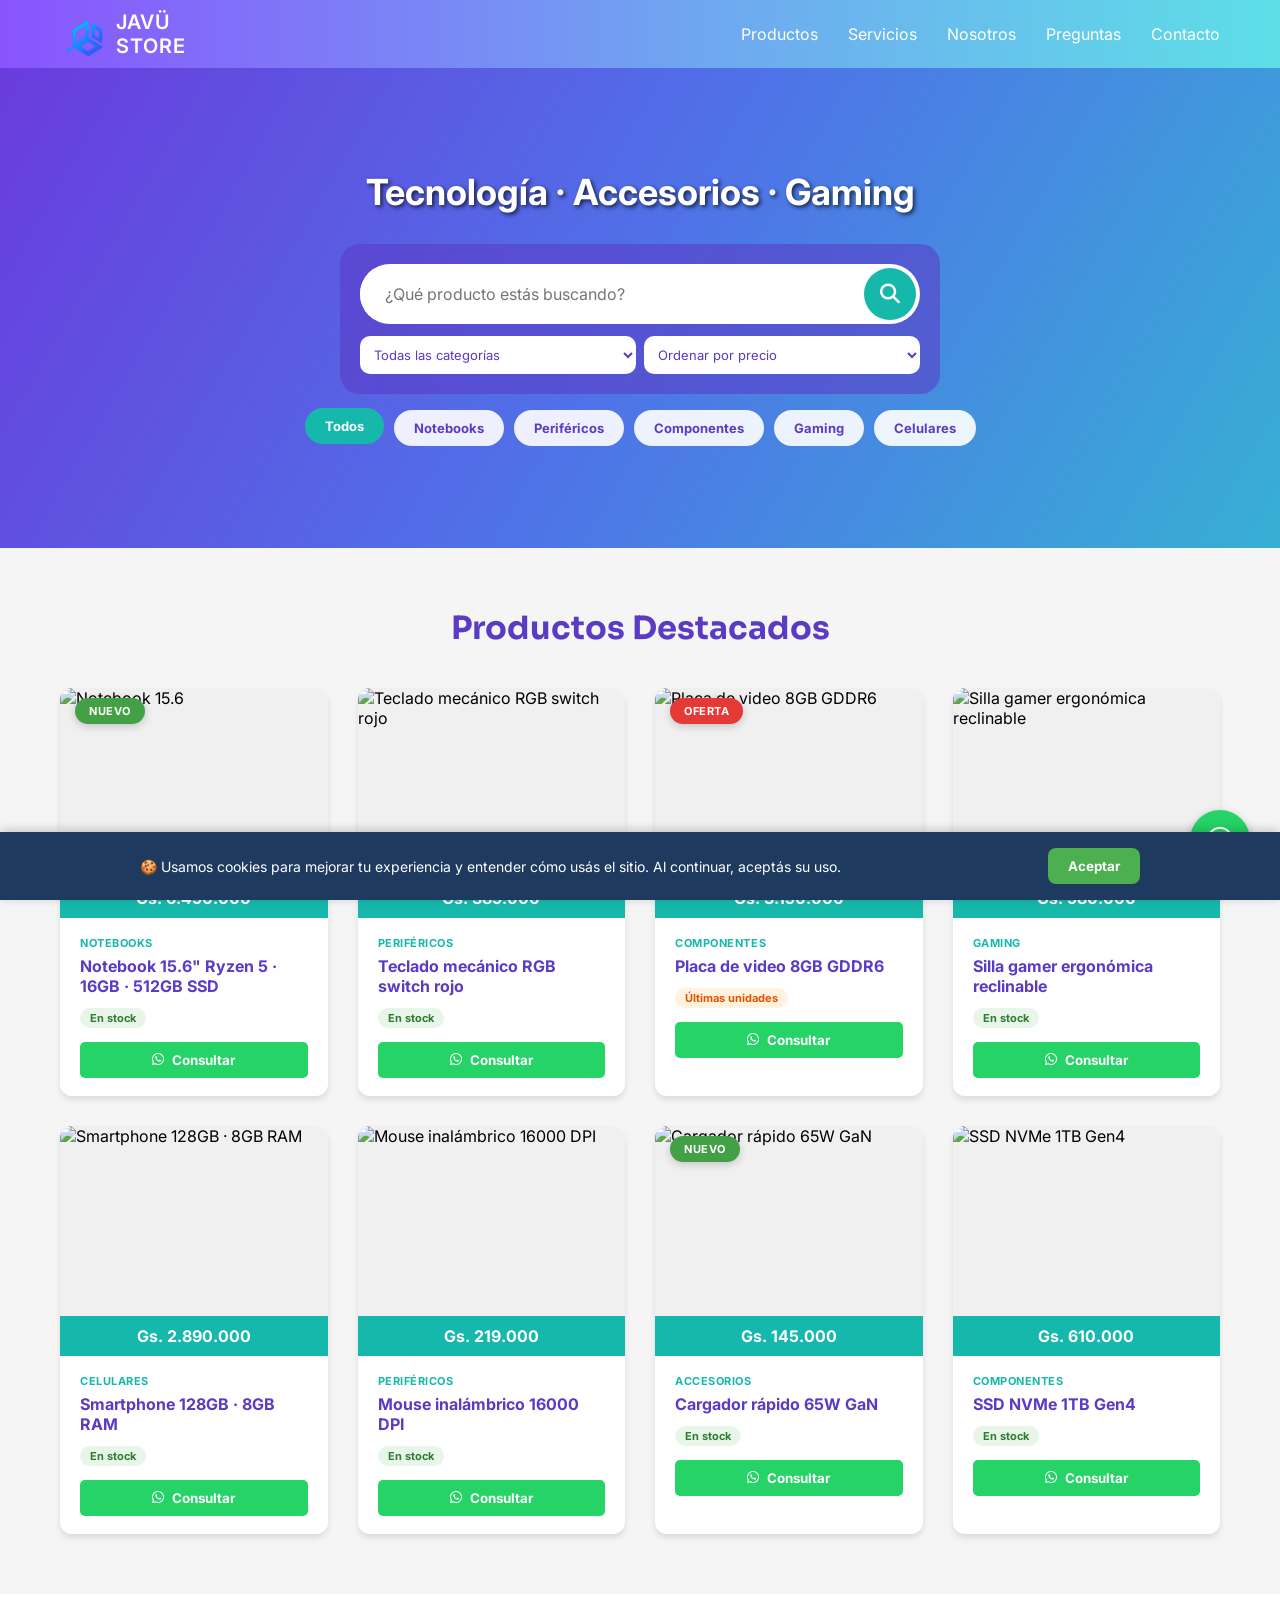
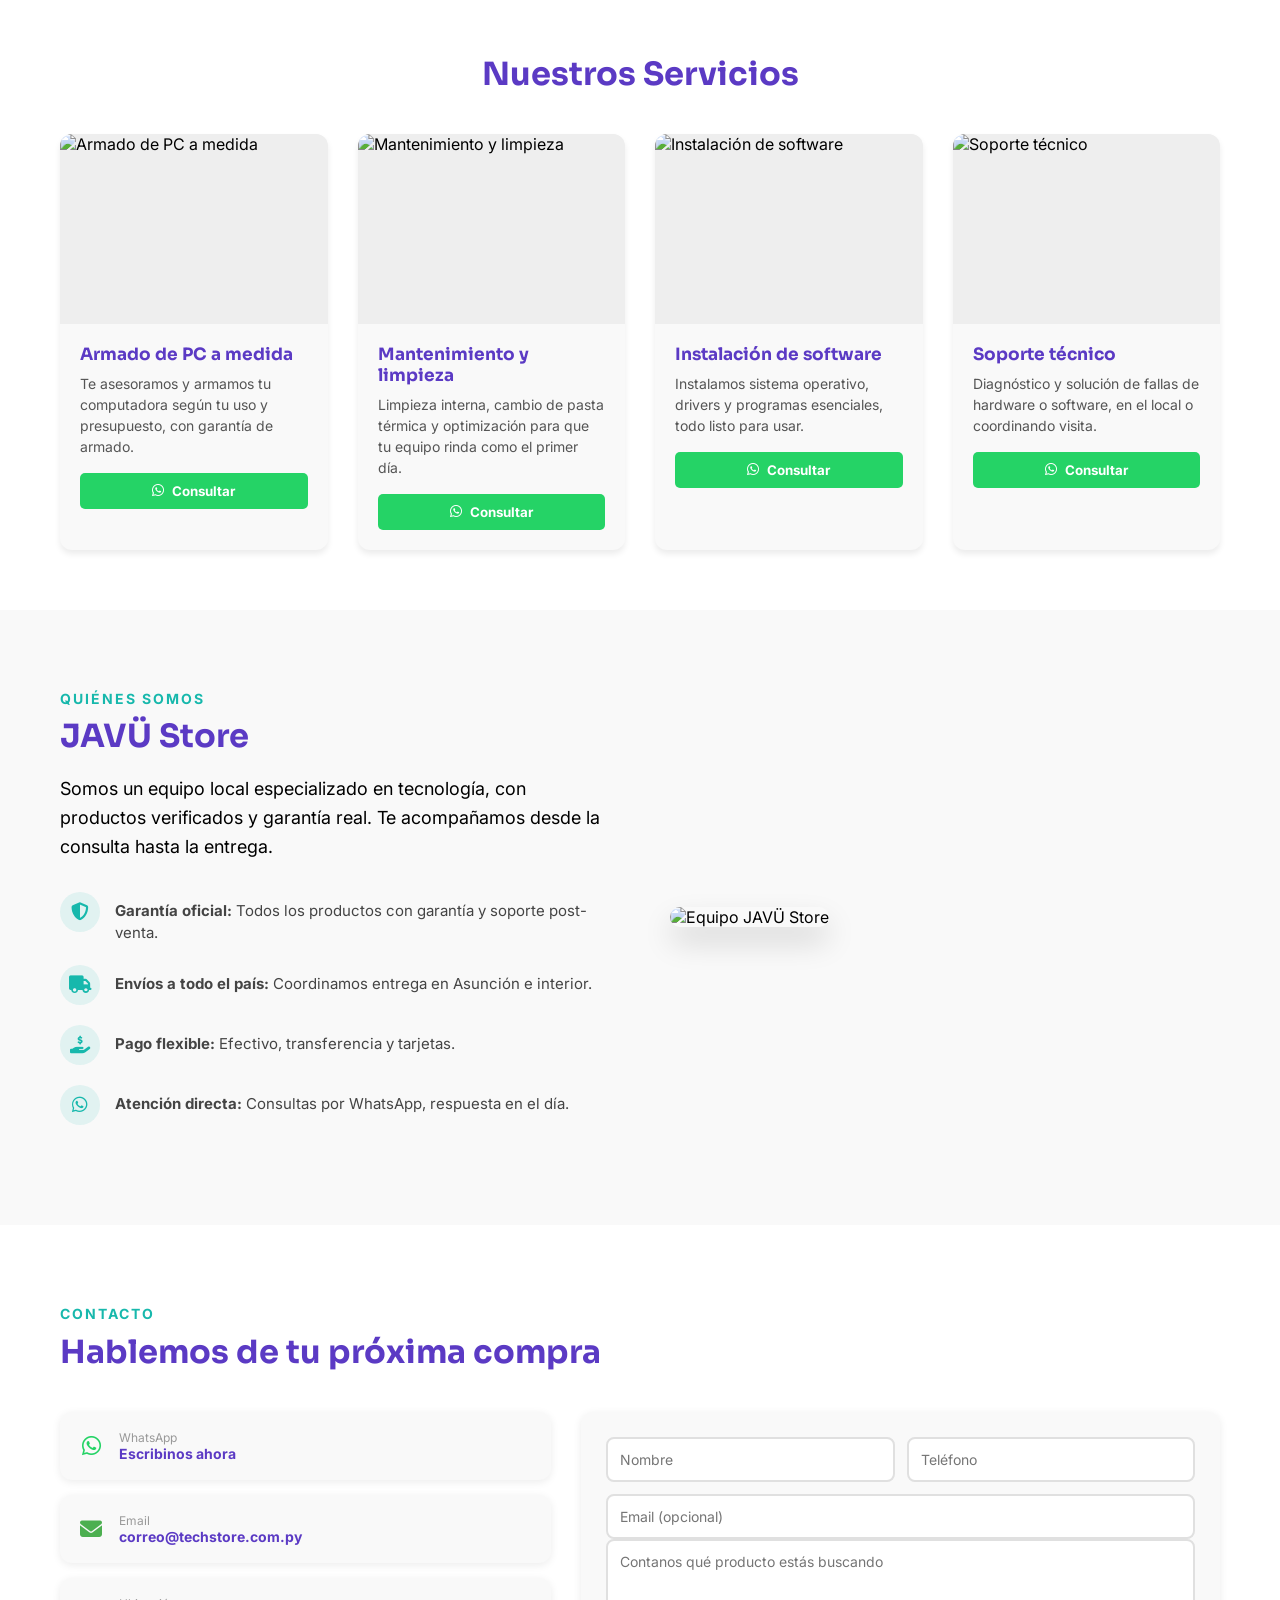
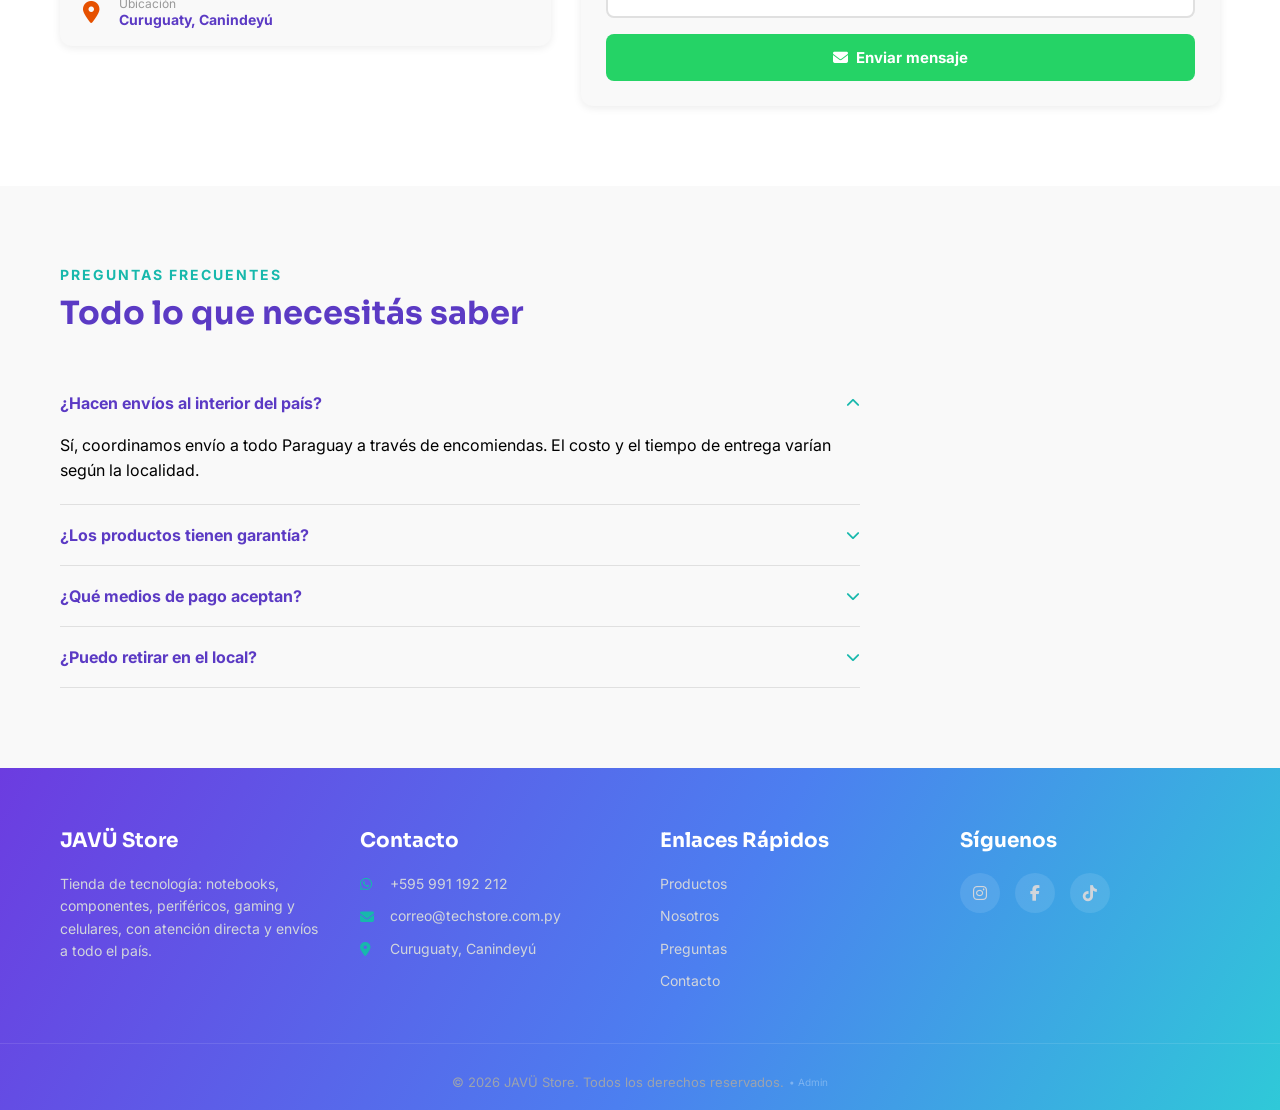
==== commit 841566a8: "Agregar sección de Servicios (sitio + panel de admin)  Se agrega una nueva sección "Servicios" al si" ====
--- a/index.html
+++ b/index.html
@@ -3,10 +3,11 @@
 <head>
     <meta charset="UTF-8">
     <meta name="viewport" content="width=device-width, initial-scale=1.0, maximum-scale=1.0, user-scalable=no">
-    <title>TechStore | Notebooks, Componentes y Tecnología en Paraguay</title>
-
-    <meta name="description" content="Notebooks, componentes, periféricos, gaming y celulares en Paraguay. Atención directa por WhatsApp y envíos a todo el país.">
-
+    <title>JAVÜ Store | Tecnología, Accesorios y Gaming en Paraguay</title>
+
+    <meta name="description" content="Tecnología, accesorios y gaming en Paraguay. Atención directa por WhatsApp y envíos a todo el país.">
+
+    <link rel="icon" type="image/png" href="img/logo.png">
     <link href="https://fonts.googleapis.com/css2?family=Sora:wght@600;700;800&family=Inter:wght@400;500;600;700&display=swap" rel="stylesheet">
     <link rel="stylesheet" href="style.css">
     <link rel="stylesheet" href="https://cdnjs.cloudflare.com/ajax/libs/font-awesome/6.4.0/css/all.min.css">
@@ -17,15 +18,16 @@
     <nav class="navbar">
         <div class="container">
             <div class="logo">
-                <div class="logo-icono">TS</div>
+                <img src="img/logo.png" alt="JAVÜ Store" class="logo-icono">
                 <div class="logo-texto">
-                    <span>TECH</span>
+                    <span>JAVÜ</span>
                     <span>STORE</span>
                 </div>
             </div>
 
-            <ul class="nav-links" id="nav-links">
+          <ul class="nav-links" id="nav-links">
                 <li><a href="#productos">Productos</a></li>
+                <li><a href="#servicios">Servicios</a></li>
                 <li><a href="#nosotros">Nosotros</a></li>
                 <li><a href="#preguntas-frecuentes">Preguntas</a></li>
                 <li><a href="#contacto">Contacto</a></li>
@@ -40,7 +42,7 @@
     <!-- SECCIÓN HERO CON BUSCADOR -->
     <section class="hero" id="hero-section">
         <div class="hero-content">
-            <h2>Tecnología real, a precio real</h2>
+            <h2>Tecnología · Accesorios · Gaming</h2>
             <div class="filter-panel">
                 <div class="search-box">
                     <input type="text" id="filter-search-input" placeholder="¿Qué producto estás buscando?">
@@ -74,7 +76,7 @@
         </div>
     </section>
 
-    <!-- PRODUCTOS DESTACADOS -->
+<!-- PRODUCTOS DESTACADOS -->
     <section class="products" id="productos">
         <div class="container">
             <h2>Productos Destacados</h2>
@@ -84,8 +86,18 @@
         </div>
     </section>
 
+    <!-- SERVICIOS -->
+    <section class="services" id="servicios">
+        <div class="container">
+            <h2>Nuestros Servicios</h2>
+            <div class="services-grid" id="services-grid">
+                <!-- El JavaScript llena esto automáticamente -->
+            </div>
+        </div>
+    </section>
+
     <!-- BOTÓN FLOTANTE DE WHATSAPP -->
-    <a href="https://wa.me/595900000000?text=Hola%20TechStore%2C%20quiero%20m%C3%A1s%20informaci%C3%B3n." class="whatsapp-float" target="_blank">
+    <a href="https://wa.me/595991192212?text=Hola%20JAVÜ Store%2C%20quiero%20consultar%20sobre%20un%20producto." class="whatsapp-float" target="_blank">
         <i class="fab fa-whatsapp"></i>
     </a>
 
@@ -93,9 +105,9 @@
     <div class="whatsapp-chat-bubble" id="whatsapp-chat-bubble">
         <button class="whatsapp-bubble-close" id="whatsapp-bubble-close" aria-label="Cerrar">&times;</button>
         <div class="whatsapp-bubble-header">
-            <div class="whatsapp-bubble-avatar">TS</div>
+            <div class="whatsapp-bubble-avatar">JV</div>
             <div>
-                <strong>TechStore</strong>
+                <strong>JAVÜ Store</strong>
                 <span class="whatsapp-bubble-status">● En línea</span>
             </div>
         </div>
@@ -108,7 +120,7 @@
                 <span class="whatsapp-bubble-time">Ahora</span>
             </div>
         </div>
-        <a href="https://wa.me/595900000000?text=Hola%20TechStore%2C%20quiero%20m%C3%A1s%20informaci%C3%B3n." target="_blank" class="whatsapp-bubble-btn">
+        <a href="https://wa.me/595991192212?text=Hola%20JAVÜ Store%2C%20quiero%20consultar%20sobre%20un%20producto." target="_blank" class="whatsapp-bubble-btn">
             <i class="fab fa-whatsapp"></i> Enviar mensaje
         </a>
     </div>
@@ -146,7 +158,7 @@
         <div class="container about-grid">
             <div class="about-content fade-in-element">
                 <h4 class="about-subtitle" id="about-subtitle">QUIÉNES SOMOS</h4>
-                <h2 class="about-title" id="about-title">TechStore</h2>
+                <h2 class="about-title" id="about-title">JAVÜ Store</h2>
                 <p class="about-text" id="about-text">
                     Somos un equipo local especializado en tecnología, con productos verificados y garantía real.
                     Te acompañamos desde la consulta hasta la entrega.
@@ -159,7 +171,7 @@
                 </ul>
             </div>
             <div class="about-image fade-in-element">
-                <img id="about-image" src="https://images.unsplash.com/photo-1761494296583-99b15e9063c5?w=600" alt="Equipo TechStore">
+                <img id="about-image" src="https://images.unsplash.com/photo-1761494296583-99b15e9063c5?w=600" alt="Equipo JAVÜ Store">
             </div>
         </div>
     </section>
@@ -171,7 +183,7 @@
             <h2 class="contact-title">Hablemos de tu próxima compra</h2>
             <div class="contact-grid">
                 <div class="contact-info-cards">
-                    <a href="https://wa.me/595900000000?text=Hola%20TechStore%2C%20quiero%20m%C3%A1s%20informaci%C3%B3n." target="_blank" class="contact-info-card">
+                    <a href="https://wa.me/595991192212?text=Hola%20JAVÜ Store%2C%20quiero%20consultar%20sobre%20un%20producto." target="_blank" class="contact-info-card">
                         <i class="fab fa-whatsapp" style="color: #25D366;"></i>
                         <div>
                             <p class="contact-info-label">WhatsApp</p>
@@ -223,13 +235,13 @@
     <footer class="footer">
         <div class="container footer-grid">
             <div class="footer-col">
-                <h3>TechStore</h3>
+                <h3>JAVÜ Store</h3>
                 <p id="footer-description">Tienda de tecnología: notebooks, componentes, periféricos, gaming y celulares, con atención directa y envíos a todo el país.</p>
             </div>
             <div class="footer-col">
                 <h3>Contacto</h3>
                 <ul id="footer-contact-list">
-                    <li id="footer-whatsapp-item"><i class="fab fa-whatsapp"></i> <a id="footer-whatsapp-link" href="https://wa.me/595900000000" target="_blank" style="color:inherit; text-decoration:none;">+595 9__ ___ ___</a></li>
+                    <li id="footer-whatsapp-item"><i class="fab fa-whatsapp"></i> <a id="footer-whatsapp-link" href="https://wa.me/595991192212" target="_blank" style="color:inherit; text-decoration:none;">+595 991 192 212</a></li>
                     <li id="footer-email-item"><i class="fas fa-envelope"></i> <span id="footer-email-text">correo@techstore.com.py</span></li>
                     <li id="footer-address-item"><i class="fas fa-map-marker-alt"></i> <span id="footer-address-text">Curuguaty, Canindeyú</span></li>
                 </ul>
@@ -255,7 +267,7 @@
 
         <div class="footer-bottom">
             <p style="display: flex; justify-content: center; align-items: center; flex-wrap: wrap; gap: 5px;">
-                &copy; 2026 TechStore. Todos los derechos reservados.
+                &copy; 2026 JAVÜ Store. Todos los derechos reservados.
                 <a href="admin.html" style="
                     display: inline-block;
                     font-size: 10px;
--- a/style.css
+++ b/style.css
@@ -13,7 +13,7 @@
     width: 100%;
     max-width: 100vw;
     scroll-behavior: smooth;
-    background-color: #232C6B;
+    background-color: #5B3AC4;
 }
 
 .container {
@@ -27,7 +27,7 @@
    2. BARRA DE NAVEGACIÓN Y LOGO
    ========================================= */
 .navbar {
-    background-color: #232C6B;
+    background: linear-gradient(90deg, #8A54FD, #6FA7F0 55%, #5DDFE7);
     padding: 10px 0;
     position: sticky;
     top: 0;
@@ -51,16 +51,10 @@
 .logo-icono {
     width: 46px;
     height: 46px;
-    border-radius: 50%;
-    background: #FF6B35;
-    color: white;
-    display: flex;
-    align-items: center;
-    justify-content: center;
-    font-family: 'Sora', sans-serif;
-    font-weight: 700;
-    font-size: 15px;
+    border-radius: 10px;
+    object-fit: contain;
     flex-shrink: 0;
+    background: transparent;
 }
 
 .logo-texto {
@@ -96,7 +90,7 @@
 }
 
 .nav-links a:hover {
-    color: #FF6B35;
+    color: #17B8AC;
 }
 
 .menu-toggle {
@@ -125,7 +119,7 @@
    4. SECCIÓN HERO (PORTADA PRINCIPAL)
    ========================================= */
 .hero {
-    background: linear-gradient(135deg, rgba(35,44,107,0.88), rgba(15,19,46,0.88)),
+    background: linear-gradient(120deg, rgba(108,60,224,0.86), rgba(76,127,240,0.82), rgba(47,201,216,0.82)),
                 url('https://images.unsplash.com/photo-1519389950473-47ba0277781c?w=1400');
     background-size: cover;
     background-position: center;
@@ -153,7 +147,7 @@
    5. BUSCADOR Y PANEL DE FILTROS
    ========================================= */
 .filter-panel {
-    background: rgba(35, 44, 107, 0.55);
+    background: rgba(91, 58, 196, 0.55);
     backdrop-filter: blur(6px);
     border-radius: 20px;
     padding: 20px;
@@ -181,7 +175,7 @@
 }
 
 .search-btn {
-    background-color: #FF6B35;
+    background-color: #17B8AC;
     color: white;
     border: none;
     width: 52px;
@@ -198,7 +192,7 @@
 }
 
 .search-btn:hover {
-    background-color: #e85a2a;
+    background-color: #129186;
 }
 
 .filter-selects {
@@ -213,7 +207,7 @@
     padding: 10px;
     font-size: 13px;
     background: white;
-    color: #232C6B;
+    color: #5B3AC4;
     cursor: pointer;
 }
 
@@ -240,13 +234,13 @@
     cursor: pointer;
     font-weight: bold;
     font-size: 13px;
-    color: #232C6B;
+    color: #5B3AC4;
     transition: all 0.3s;
 }
 
 .quick-cat-btn:hover,
 .quick-cat-btn.active {
-    background-color: #FF6B35;
+    background-color: #17B8AC;
     color: white;
     transform: translateY(-2px);
 }
@@ -263,7 +257,7 @@
 .products h2 {
     text-align: center;
     font-size: 32px;
-    color: #232C6B;
+    color: #5B3AC4;
     margin-bottom: 40px;
     font-family: 'Sora', sans-serif;
 }
@@ -304,7 +298,7 @@
 }
 
 .product-price {
-    background-color: #FF6B35;
+    background-color: #17B8AC;
     color: white;
     padding: 10px;
     text-align: center;
@@ -317,13 +311,13 @@
     font-size: 11px;
     text-transform: uppercase;
     letter-spacing: 0.05em;
-    color: #FF6B35;
+    color: #17B8AC;
     font-weight: bold;
     margin-bottom: 6px;
 }
 
 .product-info h3 {
-    color: #232C6B;
+    color: #5B3AC4;
     margin-bottom: 6px;
     font-size: 16px;
 }
@@ -382,6 +376,65 @@
 }
 .stock-tag.ok { background: #e8f5e9; color: #2e7d32; }
 .stock-tag.low { background: #fff3e0; color: #e65100; }
+
+/* =========================================
+   7.5 SECCIÓN DE SERVICIOS
+   ========================================= */
+.services { padding: 60px 0; background: white; }
+
+.services h2 {
+    text-align: center;
+    font-size: 32px;
+    color: #5B3AC4;
+    margin-bottom: 40px;
+    font-family: 'Sora', sans-serif;
+}
+
+.services-grid {
+    display: grid;
+    grid-template-columns: repeat(auto-fit, minmax(260px, 1fr));
+    gap: 30px;
+    width: 100%;
+}
+
+.service-card {
+    background: #f9f9f9;
+    border-radius: 12px;
+    overflow: hidden;
+    box-shadow: 0 4px 6px rgba(0,0,0,0.08);
+    transition: transform 0.3s, box-shadow 0.3s;
+}
+.service-card:hover {
+    transform: translateY(-5px);
+    box-shadow: 0 8px 15px rgba(0,0,0,0.15);
+}
+
+.service-card img {
+    width: 100%;
+    height: 190px;
+    object-fit: cover;
+    background-color: #eee;
+    display: block;
+}
+
+.service-info { padding: 20px; }
+.service-info h3 {
+    color: #5B3AC4;
+    margin-bottom: 8px;
+    font-size: 17px;
+    font-family: 'Sora', sans-serif;
+}
+.service-info p {
+    color: #555;
+    font-size: 14px;
+    line-height: 1.5;
+    margin-bottom: 16px;
+}
+
+@media (max-width: 768px) {
+    .services { padding: 40px 15px; }
+    .services-grid { grid-template-columns: 1fr; }
+}
 
 /* =========================================
    8. BOTÓN FLOTANTE DE WHATSAPP + BURBUJA
@@ -454,7 +507,7 @@
     width: 38px;
     height: 38px;
     border-radius: 50%;
-    background: #FF6B35;
+    background: #17B8AC;
     color: white;
     display: flex;
     align-items: center;
@@ -554,7 +607,7 @@
 }
 
 .about-subtitle {
-    color: #FF6B35;
+    color: #17B8AC;
     font-size: 14px;
     font-weight: bold;
     letter-spacing: 2px;
@@ -565,7 +618,7 @@
 .about-title {
     font-family: 'Sora', sans-serif;
     font-size: 32px;
-    color: #232C6B;
+    color: #5B3AC4;
     margin-bottom: 20px;
     line-height: 1.2;
 }
@@ -575,8 +628,8 @@
 .about-features { list-style: none; padding: 0; }
 .about-features li { display: flex; align-items: flex-start; gap: 15px; margin-bottom: 20px; }
 .about-features li i {
-    background-color: rgba(255, 107, 53, 0.1);
-    color: #FF6B35;
+    background-color: rgba(23, 184, 172, 0.1);
+    color: #17B8AC;
     width: 40px; height: 40px;
     border-radius: 50%;
     display: flex; align-items: center; justify-content: center;
@@ -605,7 +658,7 @@
 .contact-section { background: white; padding: 80px 0; }
 
 .contact-subtitle {
-    color: #FF6B35;
+    color: #17B8AC;
     font-size: 14px;
     font-weight: bold;
     letter-spacing: 2px;
@@ -616,7 +669,7 @@
 .contact-title {
     font-family: 'Sora', sans-serif;
     font-size: 32px;
-    color: #232C6B;
+    color: #5B3AC4;
     margin-bottom: 40px;
 }
 
@@ -643,7 +696,7 @@
 a.contact-info-card:hover { transform: translateY(-3px); box-shadow: 0 4px 15px rgba(0,0,0,0.12); }
 .contact-info-card i { font-size: 22px; width: 26px; text-align: center; flex-shrink: 0; }
 .contact-info-label { margin: 0; font-size: 12px; color: #999; }
-.contact-info-value { margin: 0; font-size: 14px; font-weight: bold; color: #232C6B; }
+.contact-info-value { margin: 0; font-size: 14px; font-weight: bold; color: #5B3AC4; }
 
 .contact-form { background: #f9f9f9; border-radius: 12px; padding: 25px; box-shadow: 0 2px 8px rgba(0,0,0,0.08); }
 .contact-form-row { display: grid; grid-template-columns: 1fr 1fr; gap: 12px; margin-bottom: 12px; }
@@ -653,7 +706,7 @@
     padding: 12px; font-size: 14px; font-family: inherit;
     transition: border-color 0.3s;
 }
-.contact-form input:focus, .contact-form textarea:focus { outline: none; border-color: #FF6B35; }
+.contact-form input:focus, .contact-form textarea:focus { outline: none; border-color: #17B8AC; }
 .contact-form textarea { resize: none; margin-bottom: 12px; }
 
 .contact-form-btn {
@@ -683,23 +736,23 @@
 .faq-section { background: #f9f9f9; padding: 80px 0; }
 
 .faq-subtitle {
-    color: #FF6B35;
+    color: #17B8AC;
     font-size: 14px;
     font-weight: bold;
     letter-spacing: 2px;
     text-transform: uppercase;
     margin-bottom: 10px;
 }
-.faq-title { font-family: 'Sora', sans-serif; font-size: 32px; color: #232C6B; margin-bottom: 40px; }
+.faq-title { font-family: 'Sora', sans-serif; font-size: 32px; color: #5B3AC4; margin-bottom: 40px; }
 .faq-list { max-width: 800px; }
 .faq-item { border-bottom: 1px solid #e0e0e0; }
 .faq-question {
     width: 100%; background: none; border: none;
     padding: 20px 0; display: flex; justify-content: space-between; align-items: center;
-    text-align: left; font-size: 16px; font-weight: bold; color: #232C6B;
+    text-align: left; font-size: 16px; font-weight: bold; color: #5B3AC4;
     cursor: pointer; gap: 15px;
 }
-.faq-question i { color: #FF6B35; font-size: 14px; flex-shrink: 0; transition: transform 0.3s; }
+.faq-question i { color: #17B8AC; font-size: 14px; flex-shrink: 0; transition: transform 0.3s; }
 .faq-item.active .faq-question i { transform: rotate(180deg); }
 .faq-answer { max-height: 0; overflow: hidden; transition: max-height 0.3s ease; }
 .faq-item.active .faq-answer { max-height: 300px; }
@@ -713,16 +766,16 @@
 /* =========================================
    12. PIE DE PÁGINA (FOOTER)
    ========================================= */
-.footer { background-color: #232C6B; color: white; padding: 60px 0 20px; }
+.footer { background: linear-gradient(120deg, #6C3CE0, #4C7FF0 55%, #2FC9D8); color: white; padding: 60px 0 20px; }
 
 .footer-grid { display: grid; grid-template-columns: repeat(auto-fit, minmax(250px, 1fr)); gap: 40px; }
 .footer-col h3 { font-family: 'Sora', sans-serif; font-size: 20px; margin-bottom: 20px; color: #ffffff; }
 .footer-col p, .footer-col ul { font-size: 14px; line-height: 1.6; color: #d1d5db; }
 .footer-col ul { list-style: none; }
 .footer-col ul li { margin-bottom: 10px; display: flex; align-items: center; gap: 10px; }
-.footer-col ul li i { color: #FF6B35; width: 20px; }
+.footer-col ul li i { color: #17B8AC; width: 20px; }
 .footer-col a { color: #d1d5db; text-decoration: none; transition: color 0.3s; }
-.footer-col a:hover { color: #FF6B35; }
+.footer-col a:hover { color: #17B8AC; }
 
 .social-links { display: flex; gap: 15px; }
 .social-links a {
@@ -731,7 +784,7 @@
     display: flex; align-items: center; justify-content: center;
     transition: all 0.3s;
 }
-.social-links a:hover { background-color: #FF6B35; color: white; transform: translateY(-3px); }
+.social-links a:hover { background-color: #17B8AC; color: white; transform: translateY(-3px); }
 
 .footer-bottom {
     text-align: center; padding-top: 30px; margin-top: 40px;
@@ -765,26 +818,26 @@
 .modal-close {
     position: absolute; top: 15px; right: 15px;
     background: white; border: none; width: 40px; height: 40px;
-    border-radius: 50%; cursor: pointer; font-size: 18px; color: #232C6B;
+    border-radius: 50%; cursor: pointer; font-size: 18px; color: #5B3AC4;
     z-index: 10; box-shadow: 0 2px 10px rgba(0,0,0,0.2); transition: all 0.3s;
 }
-.modal-close:hover { background: #FF6B35; color: white; transform: rotate(90deg); }
+.modal-close:hover { background: #17B8AC; color: white; transform: rotate(90deg); }
 
 .modal-info { padding: 30px; }
 
 .modal-price {
-    background-color: #FF6B35; color: white; padding: 12px;
+    background-color: #17B8AC; color: white; padding: 12px;
     text-align: center; font-size: 20px; font-weight: bold;
     border-radius: 8px; margin-bottom: 20px;
 }
 
-.modal-info h2 { font-family: 'Sora', sans-serif; color: #232C6B; font-size: 24px; margin-bottom: 8px; }
+.modal-info h2 { font-family: 'Sora', sans-serif; color: #5B3AC4; font-size: 24px; margin-bottom: 8px; }
 .modal-sku { color: #999; font-size: 12px; margin-bottom: 15px; }
 .modal-description { color: #333; font-size: 16px; line-height: 1.6; margin-bottom: 25px; }
 
 .modal-features { display: grid; grid-template-columns: repeat(2, 1fr); gap: 12px; margin-bottom: 25px; }
 .modal-features .feature { display: flex; align-items: center; gap: 10px; padding: 10px; background: #f5f5f5; border-radius: 8px; font-size: 14px; }
-.modal-features .feature i { color: #FF6B35; font-size: 16px; }
+.modal-features .feature i { color: #17B8AC; font-size: 16px; }
 
 .modal-whatsapp {
     display: flex; align-items: center; justify-content: center; gap: 10px;
@@ -812,7 +865,7 @@
 
 .slider-dots { display: flex; justify-content: center; gap: 8px; margin: 10px 0 6px; }
 .slider-dot { width: 10px; height: 10px; border-radius: 50%; background: #ccc; cursor: pointer; transition: all 0.3s; }
-.slider-dot.active { background: #FF6B35; transform: scale(1.3); }
+.slider-dot.active { background: #17B8AC; transform: scale(1.3); }
 
 @media (max-width: 600px) {
     .modal-info { padding: 20px; }
@@ -893,7 +946,7 @@
 
     .nav-links {
         position: fixed; top: 0; right: -100%; width: 75%; height: 100vh;
-        background-color: #232C6B; flex-direction: column; justify-content: flex-start;
+        background-color: #5B3AC4; flex-direction: column; justify-content: flex-start;
         padding: 80px 20px 20px; gap: 25px; transition: right 0.3s ease; z-index: 200;
         box-shadow: -5px 0 15px rgba(0,0,0,0.3); overflow-y: auto;
     }
@@ -920,6 +973,6 @@
 
 /* Foco visible para accesibilidad */
 a:focus-visible, button:focus-visible, input:focus-visible, select:focus-visible {
-    outline: 2px solid #FF6B35;
+    outline: 2px solid #17B8AC;
     outline-offset: 2px;
 }
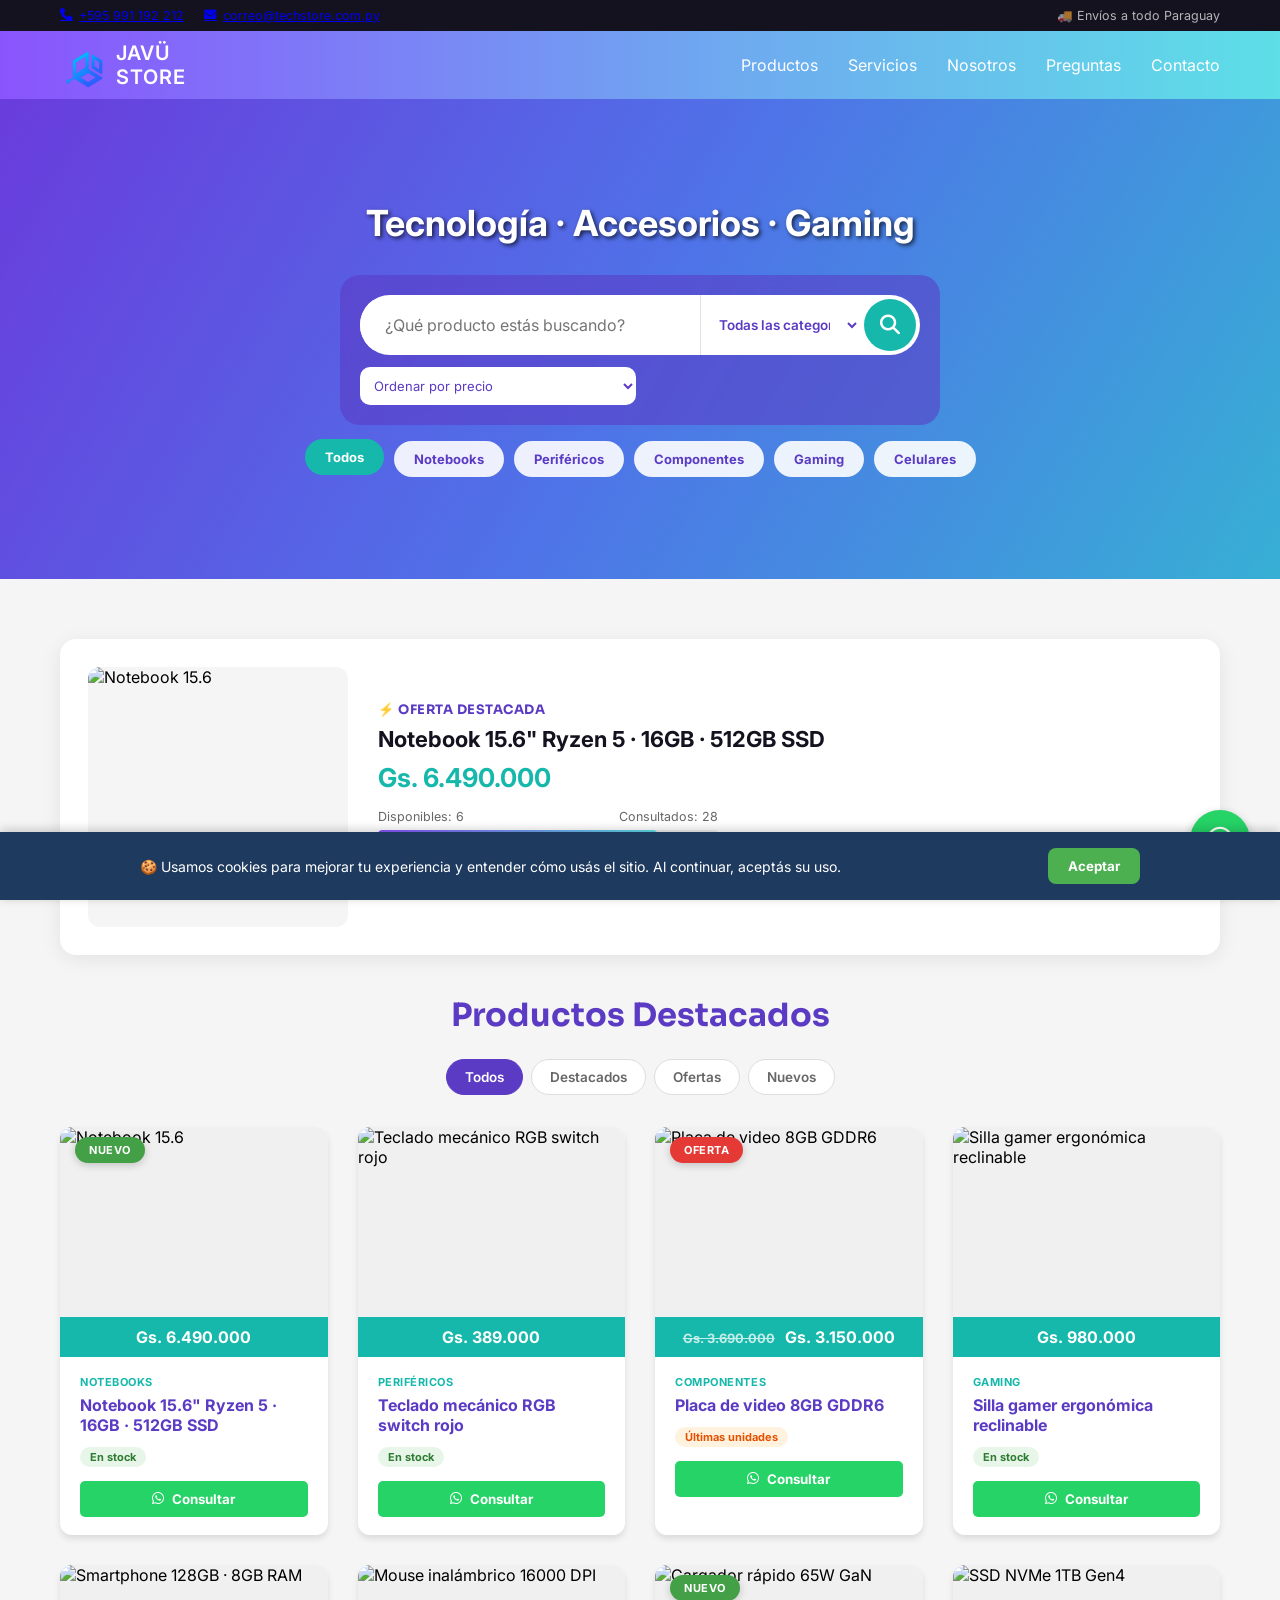
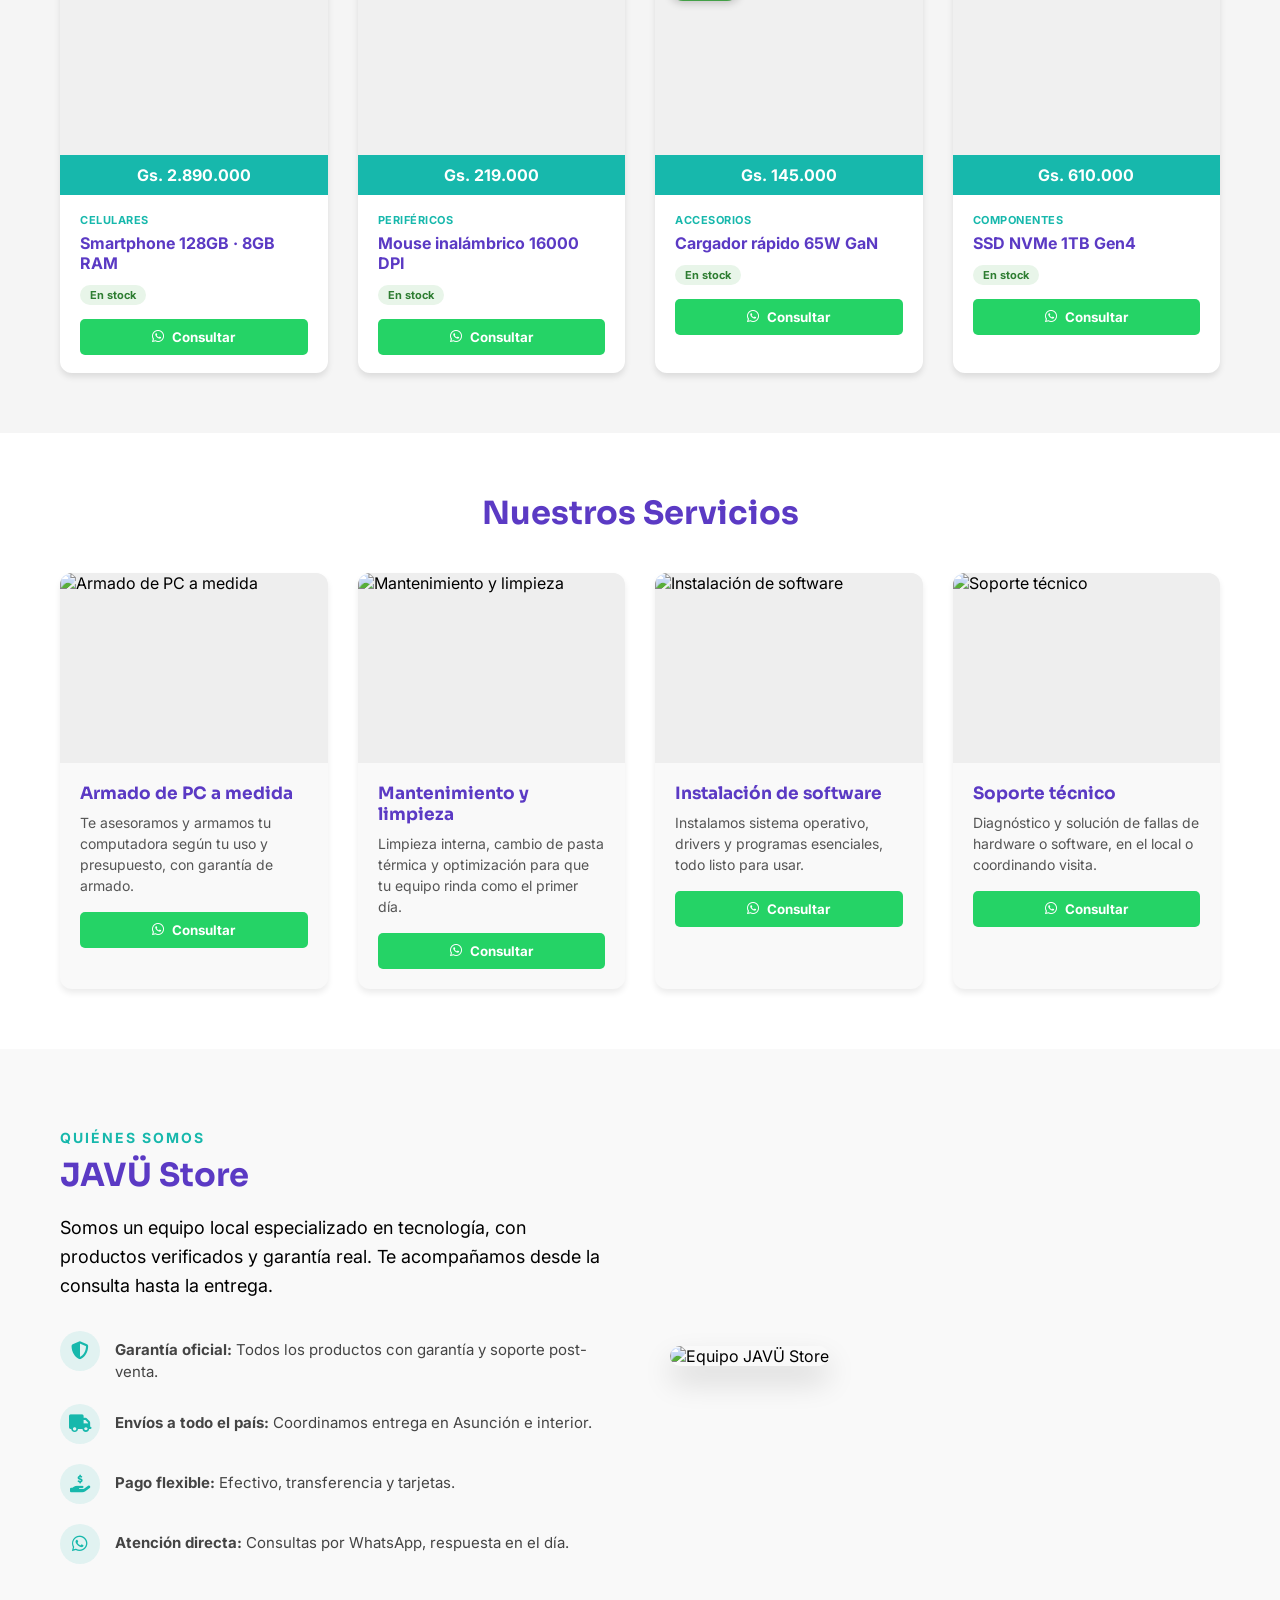
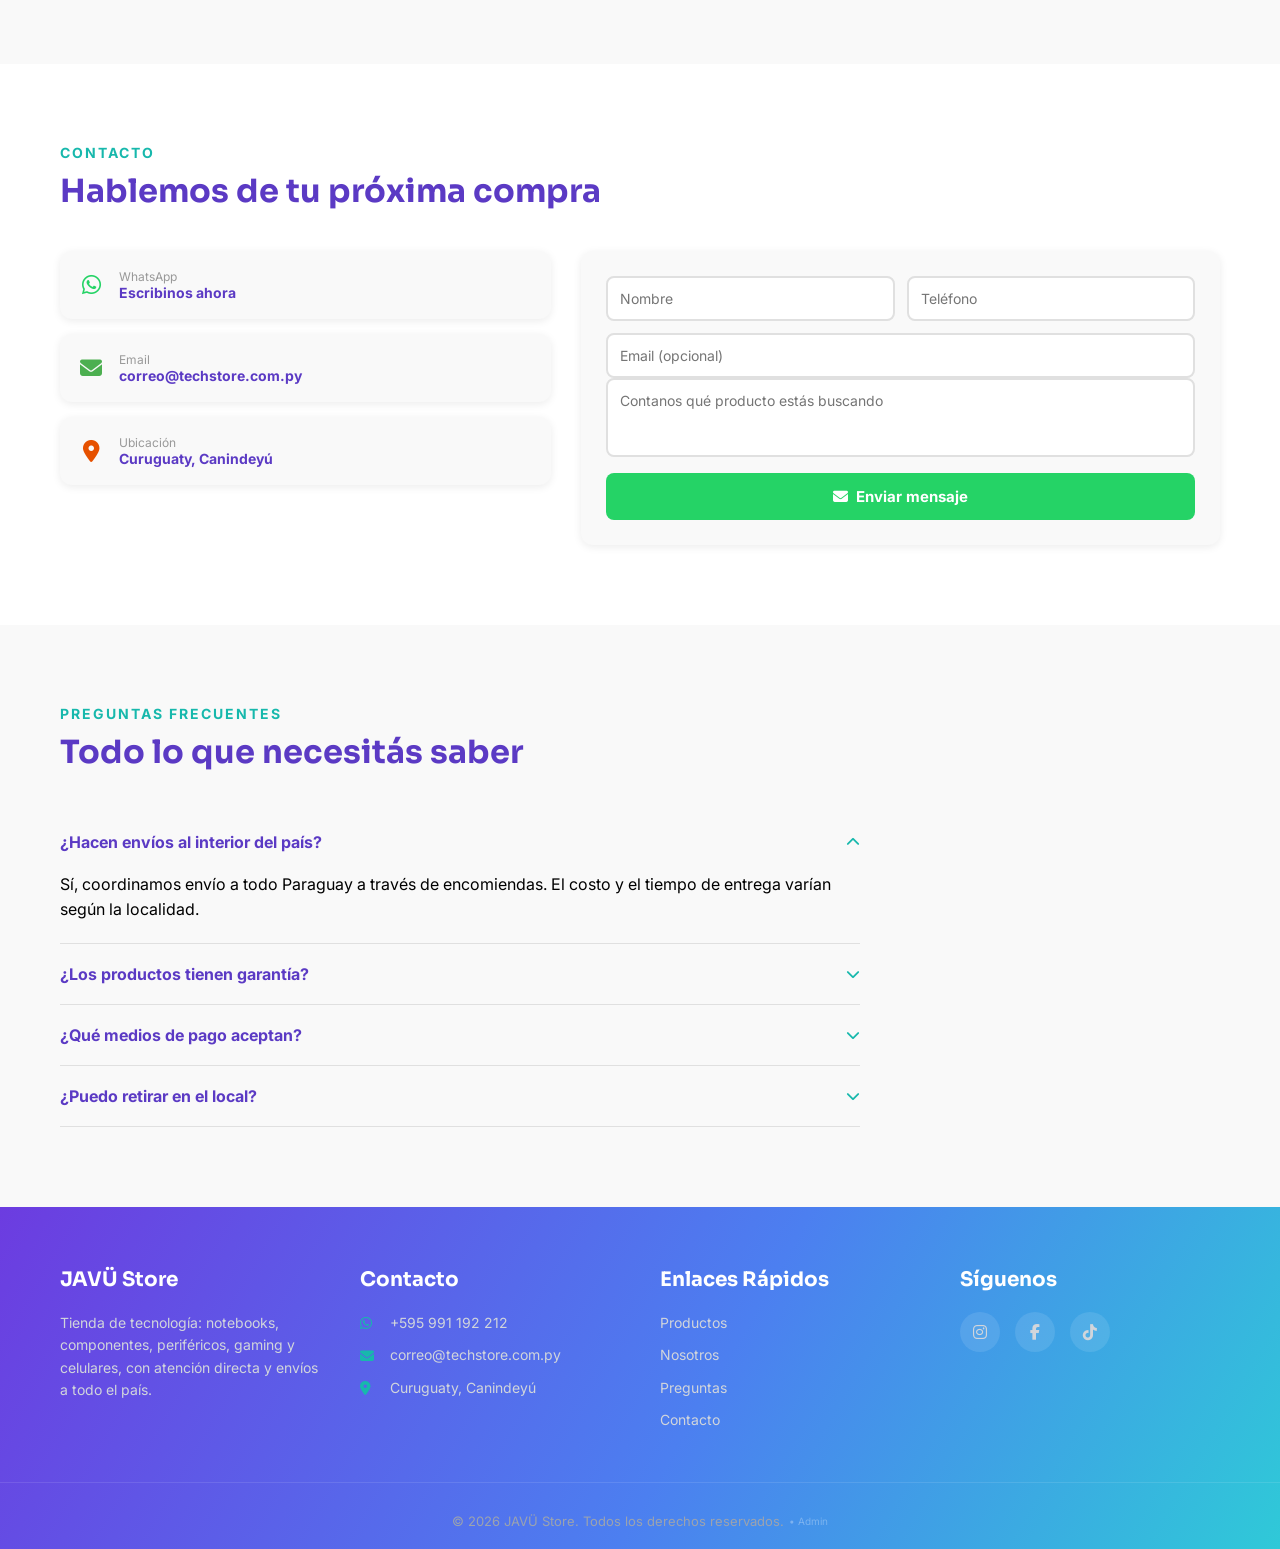
==== commit 3d620c78: "Activar oferta destacada, pestañas de filtro y precio tachado Se agregan a script.js las funciones r" ====
--- a/index.html
+++ b/index.html
@@ -13,6 +13,17 @@
     <link rel="stylesheet" href="https://cdnjs.cloudflare.com/ajax/libs/font-awesome/6.4.0/css/all.min.css">
 </head>
 <body>
+
+    <!-- BARRA SUPERIOR DE CONTACTO -->
+    <div class="topbar">
+        <div class="container topbar-inner">
+            <div class="topbar-contact">
+                <a href="tel:+595991192212"><i class="fas fa-phone"></i> +595 991 192 212</a>
+                <a href="mailto:correo@techstore.com.py"><i class="fas fa-envelope"></i> correo@techstore.com.py</a>
+            </div>
+            <div class="topbar-note">🚚 Envíos a todo Paraguay</div>
+        </div>
+    </div>
 
     <!-- BARRA DE NAVEGACIÓN -->
     <nav class="navbar">
@@ -43,13 +54,10 @@
     <section class="hero" id="hero-section">
         <div class="hero-content">
             <h2>Tecnología · Accesorios · Gaming</h2>
-            <div class="filter-panel">
+<div class="filter-panel">
                 <div class="search-box">
                     <input type="text" id="filter-search-input" placeholder="¿Qué producto estás buscando?">
-                    <button class="search-btn" id="filter-search-btn"><i class="fas fa-search"></i></button>
-                </div>
-                <div class="filter-selects">
-                    <select id="filter-categoria">
+                    <select id="filter-categoria" class="search-cat-select">
                         <option value="todos">Todas las categorías</option>
                         <option value="notebooks">💻 Notebooks</option>
                         <option value="perifericos">⌨️ Periféricos</option>
@@ -58,6 +66,9 @@
                         <option value="celulares">📱 Celulares</option>
                         <option value="accesorios">🔌 Accesorios</option>
                     </select>
+                    <button class="search-btn" id="filter-search-btn"><i class="fas fa-search"></i></button>
+                </div>
+                <div class="filter-selects">
                     <select id="filter-price-sort">
                         <option value="">Ordenar por precio</option>
                         <option value="asc">Precio: Menor a mayor</option>
@@ -79,7 +90,19 @@
 <!-- PRODUCTOS DESTACADOS -->
     <section class="products" id="productos">
         <div class="container">
+            <div class="featured-deal" id="featured-deal">
+                <!-- El JavaScript llena esto automáticamente -->
+            </div>
+
             <h2>Productos Destacados</h2>
+
+            <div class="product-tabs" id="product-tabs">
+                <button class="tab-btn active" data-tab="todos">Todos</button>
+                <button class="tab-btn" data-tab="destacado">Destacados</button>
+                <button class="tab-btn" data-tab="oferta">Ofertas</button>
+                <button class="tab-btn" data-tab="nuevo">Nuevos</button>
+            </div>
+
             <div class="products-grid" id="products-grid">
                 <!-- El JavaScript llena esto automáticamente -->
             </div>
--- a/style.css
+++ b/style.css
@@ -21,6 +21,31 @@
     margin: 0 auto;
     padding: 0 20px;
     width: 100%;
+}
+
+/* =========================================
+   1.5 BARRA SUPERIOR DE CONTACTO
+   ========================================= */
+.topbar {
+    background: #15121F;
+    color: rgba(255,255,255,0.85);
+    font-size: 12.5px;
+    padding: 8px 0;
+}
+.topbar-inner {
+    display: flex;
+    justify-content: space-between;
+    align-items: center;
+    flex-wrap: wrap;
+    gap: 8px;
+}
+.topbar-contact { display: flex; gap: 20px; }
+.topbar-contact a { display: inline-flex; align-items: center; gap: 6px; transition: color 0.2s; }
+.topbar-contact a:hover { color: #5DDFE7; }
+.topbar-note { opacity: 0.8; }
+@media (max-width: 600px) {
+    .topbar-note { display: none; }
+    .topbar-contact { gap: 14px; }
 }
 
 /* =========================================
@@ -172,6 +197,24 @@
     padding: 15px 25px;
     font-size: 16px;
     outline: none;
+    min-width: 0;
+}
+
+.search-cat-select {
+    border: none;
+    border-left: 1px solid #e0e0e0;
+    background: white;
+    color: #5B3AC4;
+    font-size: 13.5px;
+    font-weight: 600;
+    padding: 0 14px;
+    height: 100%;
+    max-width: 160px;
+    cursor: pointer;
+    outline: none;
+}
+@media (max-width: 600px) {
+    .search-cat-select { display: none; }
 }
 
 .search-btn {
@@ -258,9 +301,73 @@
     text-align: center;
     font-size: 32px;
     color: #5B3AC4;
+    margin-bottom: 24px;
+    font-family: 'Sora', sans-serif;
+}
+
+/* Panel de oferta destacada */
+.featured-deal {
+    background: white;
+    border-radius: 16px;
+    box-shadow: 0 4px 20px rgba(0,0,0,0.08);
+    padding: 28px;
     margin-bottom: 40px;
+    display: grid;
+    grid-template-columns: 260px 1fr;
+    gap: 30px;
+    align-items: center;
+}
+.featured-deal-img {
+    width: 100%;
+    aspect-ratio: 1/1;
+    object-fit: contain;
+    background: #f5f5f5;
+    border-radius: 12px;
+}
+.featured-deal-label {
     font-family: 'Sora', sans-serif;
-}
+    color: #5B3AC4;
+    font-size: 13px;
+    font-weight: 700;
+    text-transform: uppercase;
+    letter-spacing: 0.04em;
+    margin-bottom: 8px;
+}
+.featured-deal-name { font-size: 22px; font-weight: 700; margin-bottom: 10px; color: #15121F; }
+.featured-deal-prices { display: flex; align-items: baseline; gap: 10px; margin-bottom: 16px; }
+.featured-deal-price { font-size: 26px; font-weight: 700; color: #17B8AC; }
+.featured-deal-oldprice { font-size: 16px; color: #999; text-decoration: line-through; }
+.stock-bar-wrap { max-width: 340px; margin-bottom: 16px; }
+.stock-bar-labels { display: flex; justify-content: space-between; font-size: 12.5px; color: #666; margin-bottom: 6px; }
+.stock-bar { height: 8px; background: #eee; border-radius: 999px; overflow: hidden; }
+.stock-bar-fill { height: 100%; background: linear-gradient(90deg, #8A54FD, #5DDFE7); border-radius: 999px; }
+
+@media (max-width: 700px) {
+    .featured-deal { grid-template-columns: 1fr; text-align: center; }
+    .featured-deal-prices, .stock-bar-labels { justify-content: center; }
+    .stock-bar-wrap { margin-left: auto; margin-right: auto; }
+}
+
+/* Pestañas de filtro sobre la grilla */
+.product-tabs {
+    display: flex;
+    gap: 8px;
+    justify-content: center;
+    flex-wrap: wrap;
+    margin-bottom: 32px;
+}
+.tab-btn {
+    padding: 9px 18px;
+    border-radius: 999px;
+    border: 1px solid #ddd;
+    background: white;
+    font-size: 13.5px;
+    font-weight: 600;
+    color: #666;
+    transition: all 0.2s;
+}
+.tab-btn:hover { border-color: #5B3AC4; color: #5B3AC4; }
+.tab-btn.active { background: #5B3AC4; border-color: #5B3AC4; color: white; }
 
 .products-grid {
     display: grid;
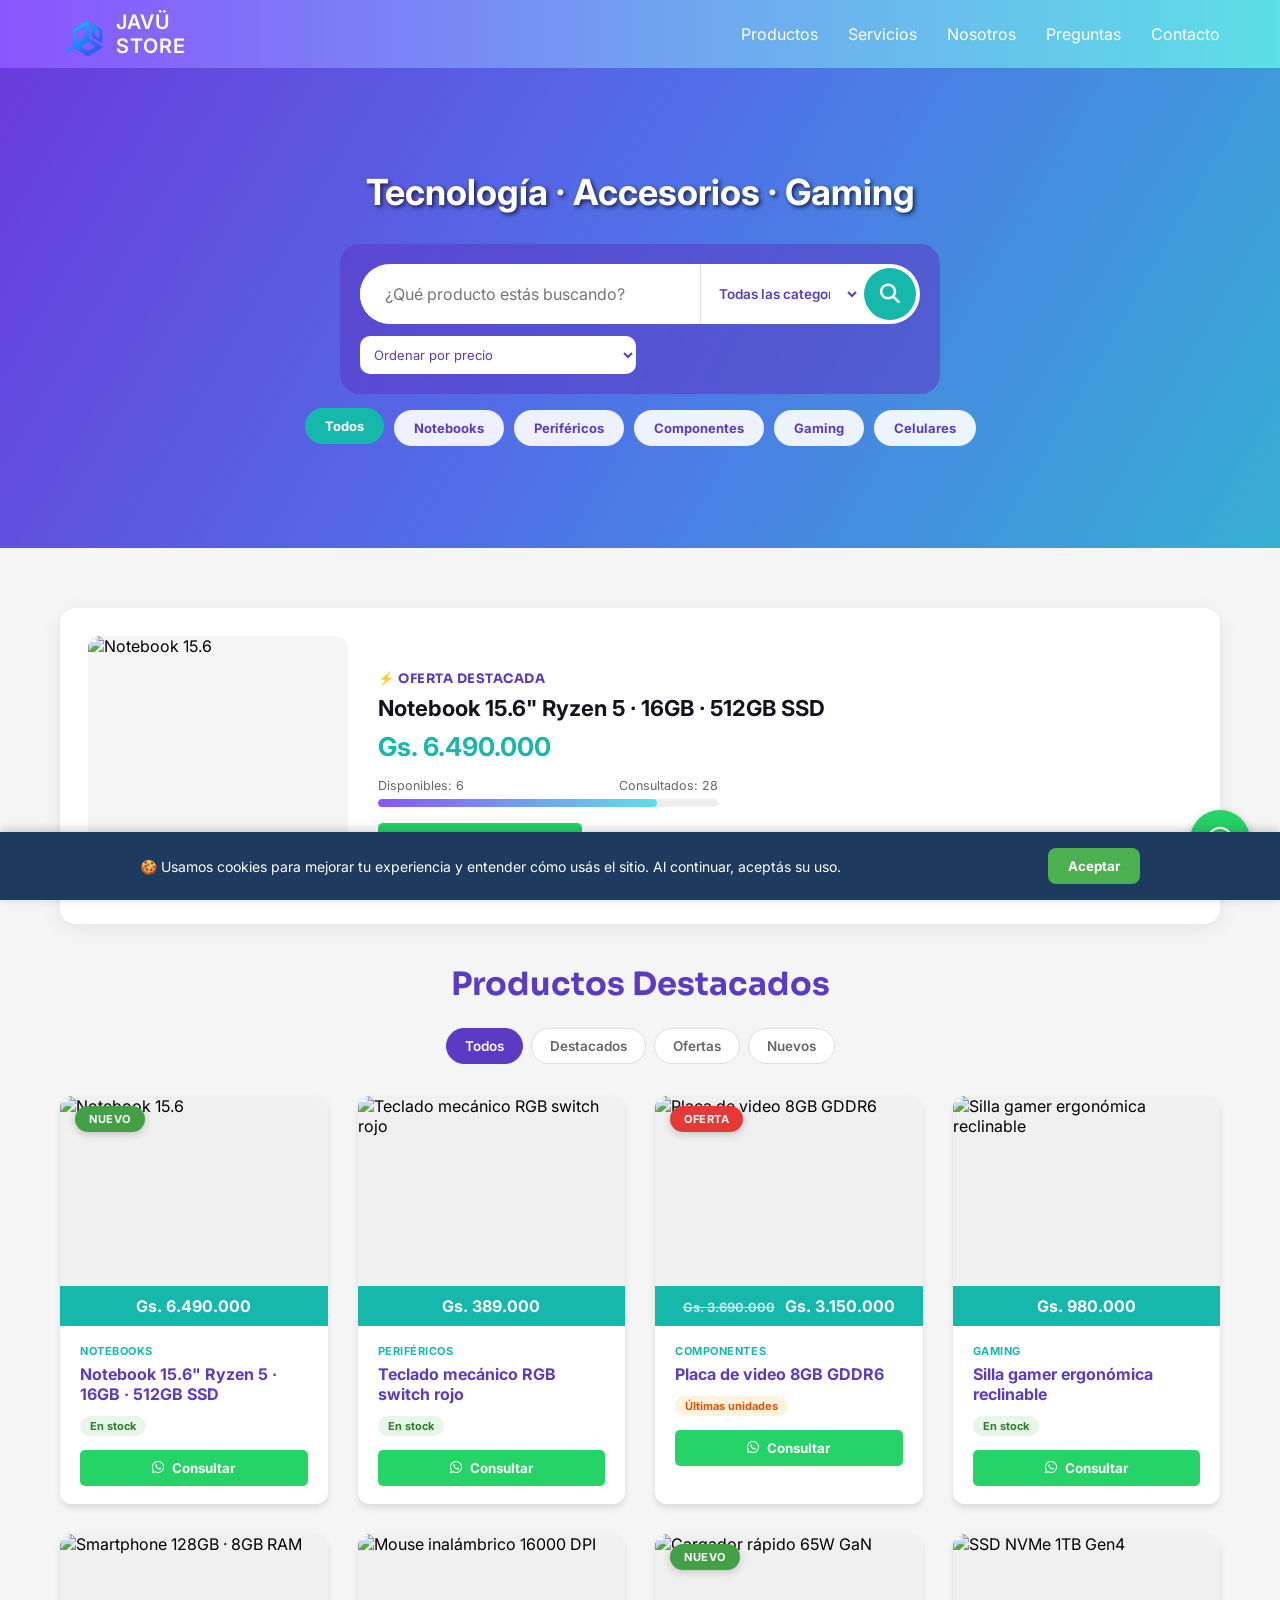
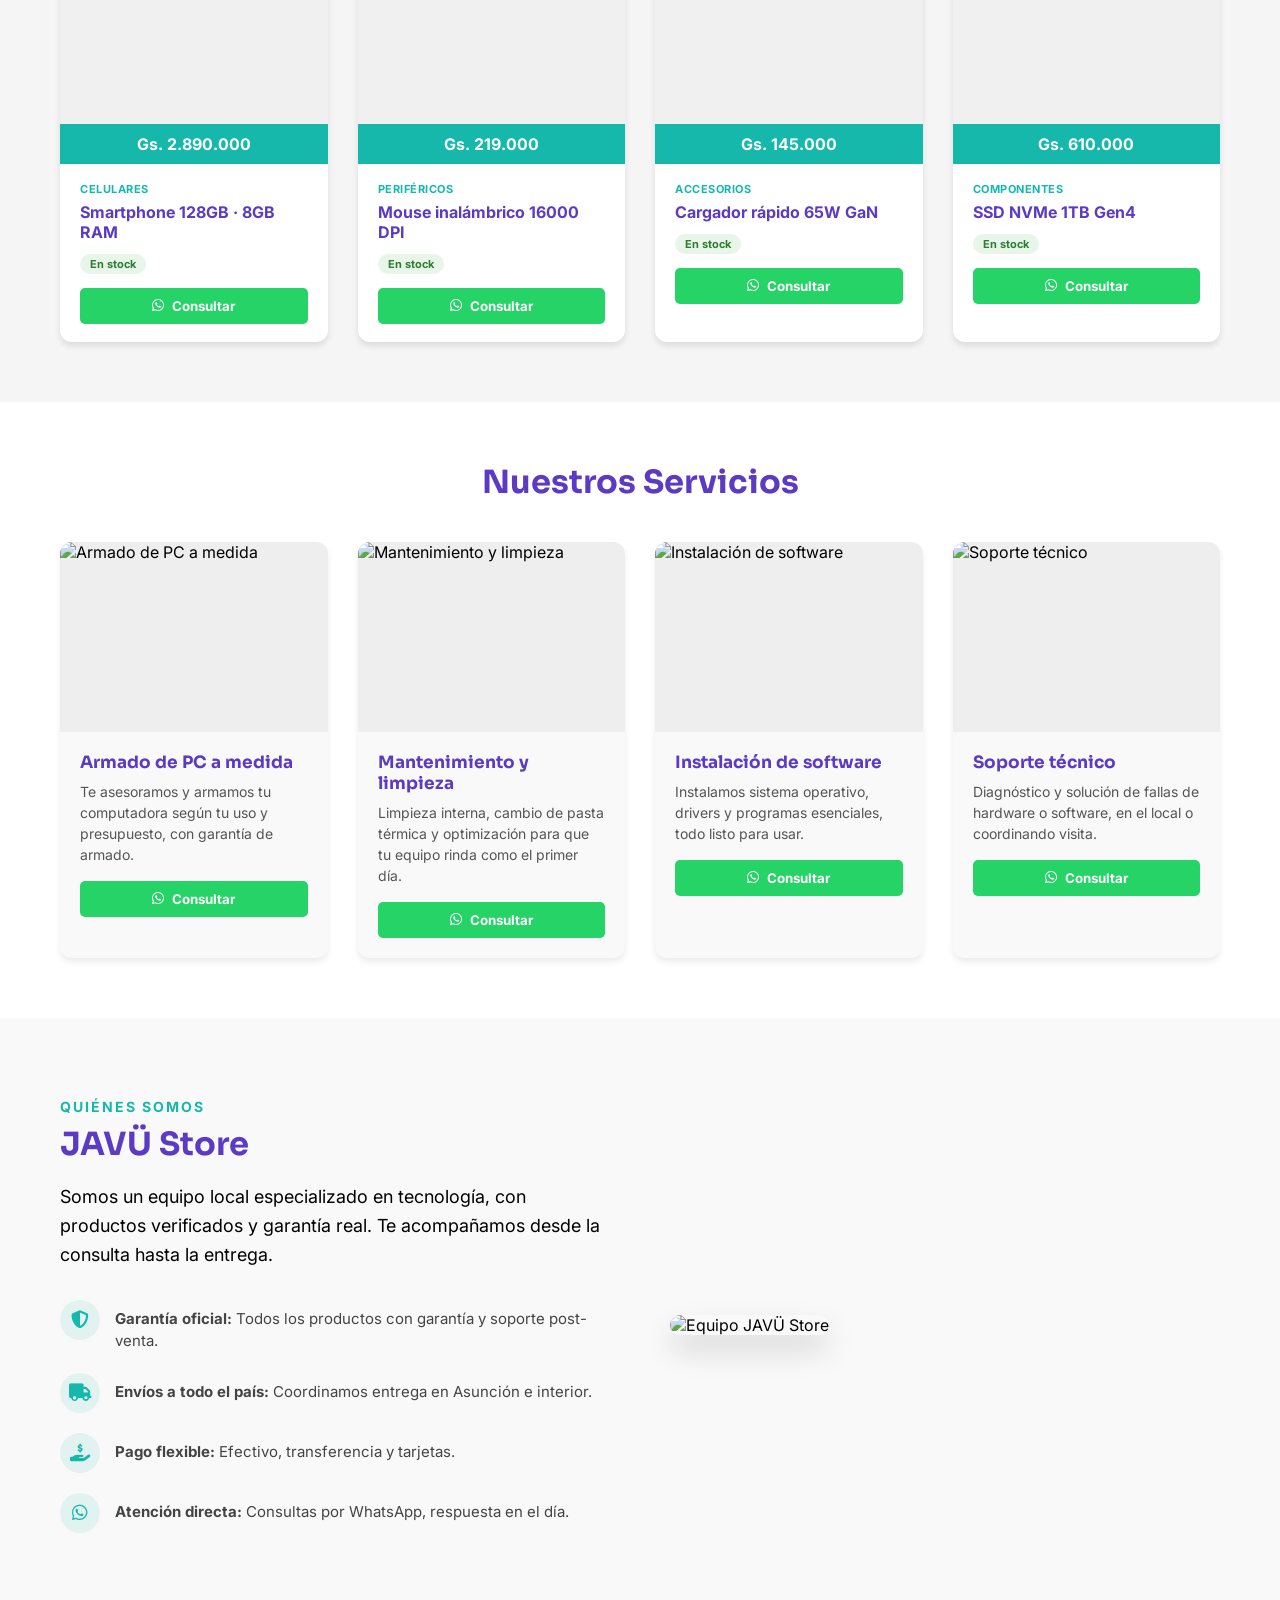
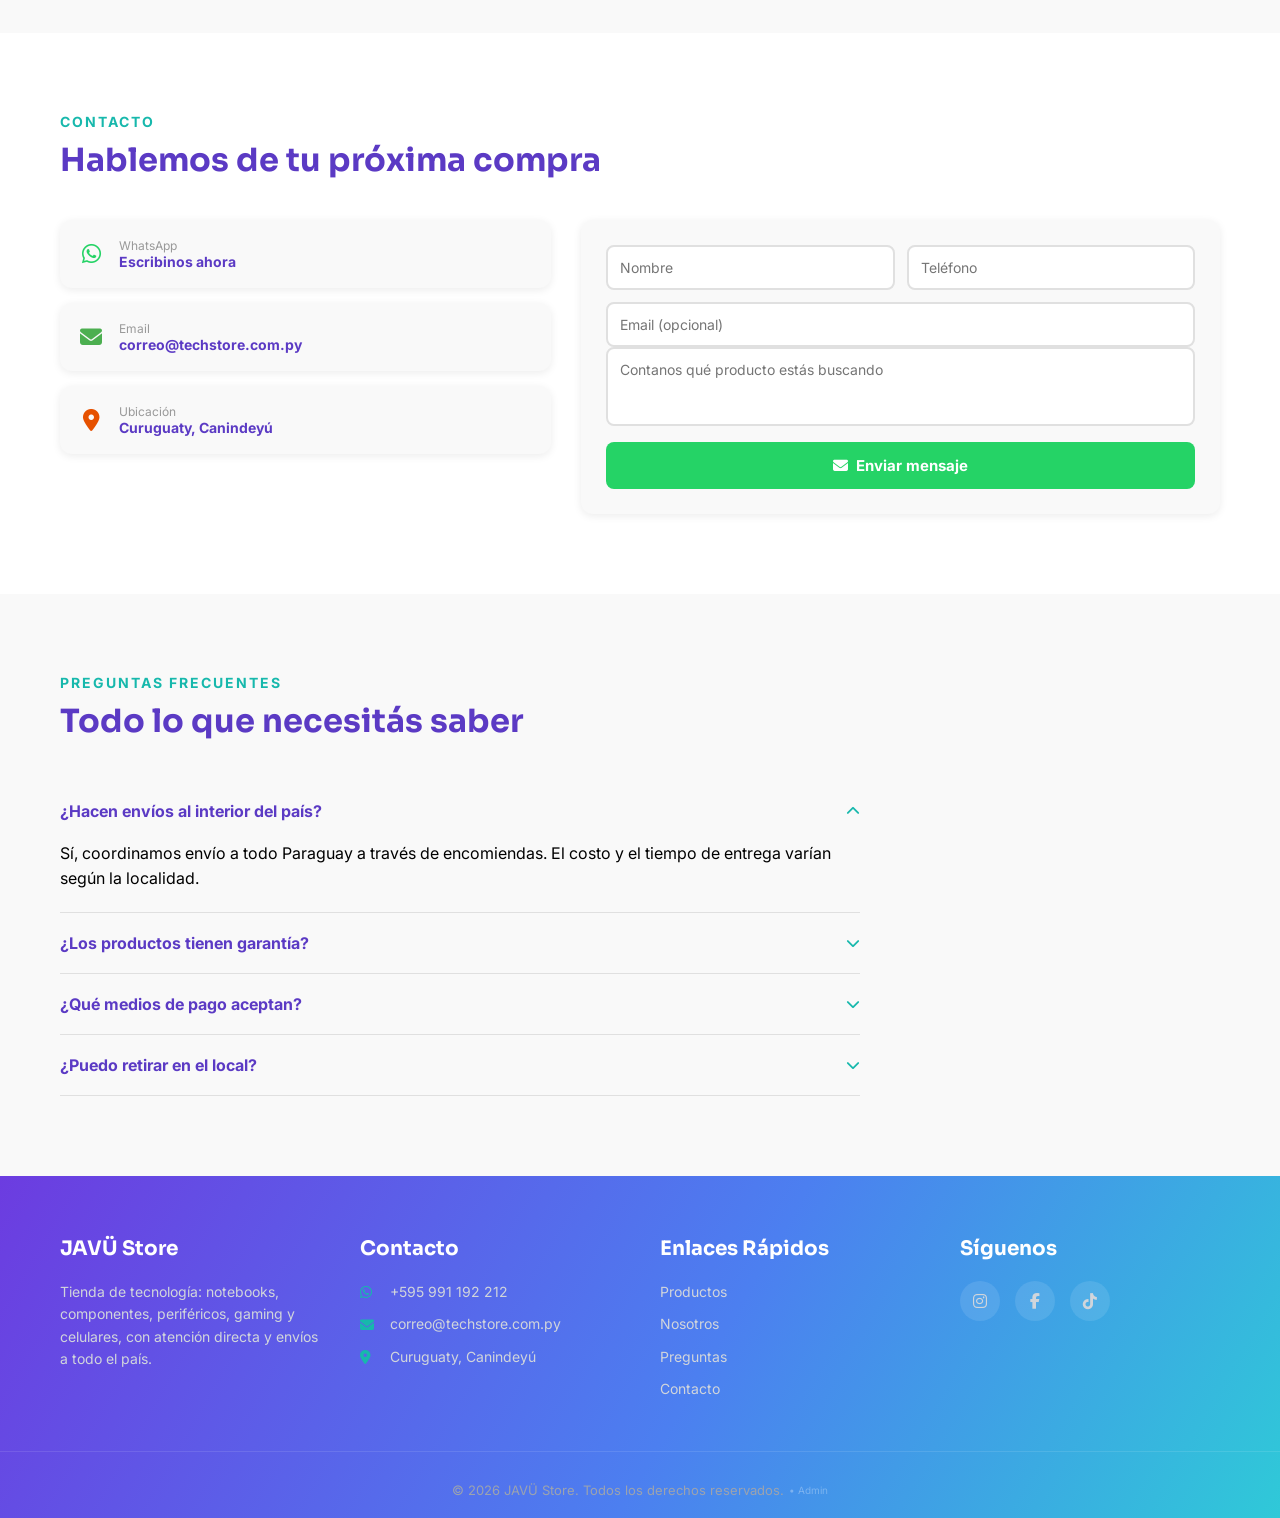
==== commit dc98282d: "Update index.html" ====
--- a/index.html
+++ b/index.html
@@ -14,18 +14,7 @@
 </head>
 <body>
 
-    <!-- BARRA SUPERIOR DE CONTACTO -->
-    <div class="topbar">
-        <div class="container topbar-inner">
-            <div class="topbar-contact">
-                <a href="tel:+595991192212"><i class="fas fa-phone"></i> +595 991 192 212</a>
-                <a href="mailto:correo@techstore.com.py"><i class="fas fa-envelope"></i> correo@techstore.com.py</a>
-            </div>
-            <div class="topbar-note">🚚 Envíos a todo Paraguay</div>
-        </div>
-    </div>
-
-    <!-- BARRA DE NAVEGACIÓN -->
+<!-- BARRA DE NAVEGACIÓN -->
     <nav class="navbar">
         <div class="container">
             <div class="logo">
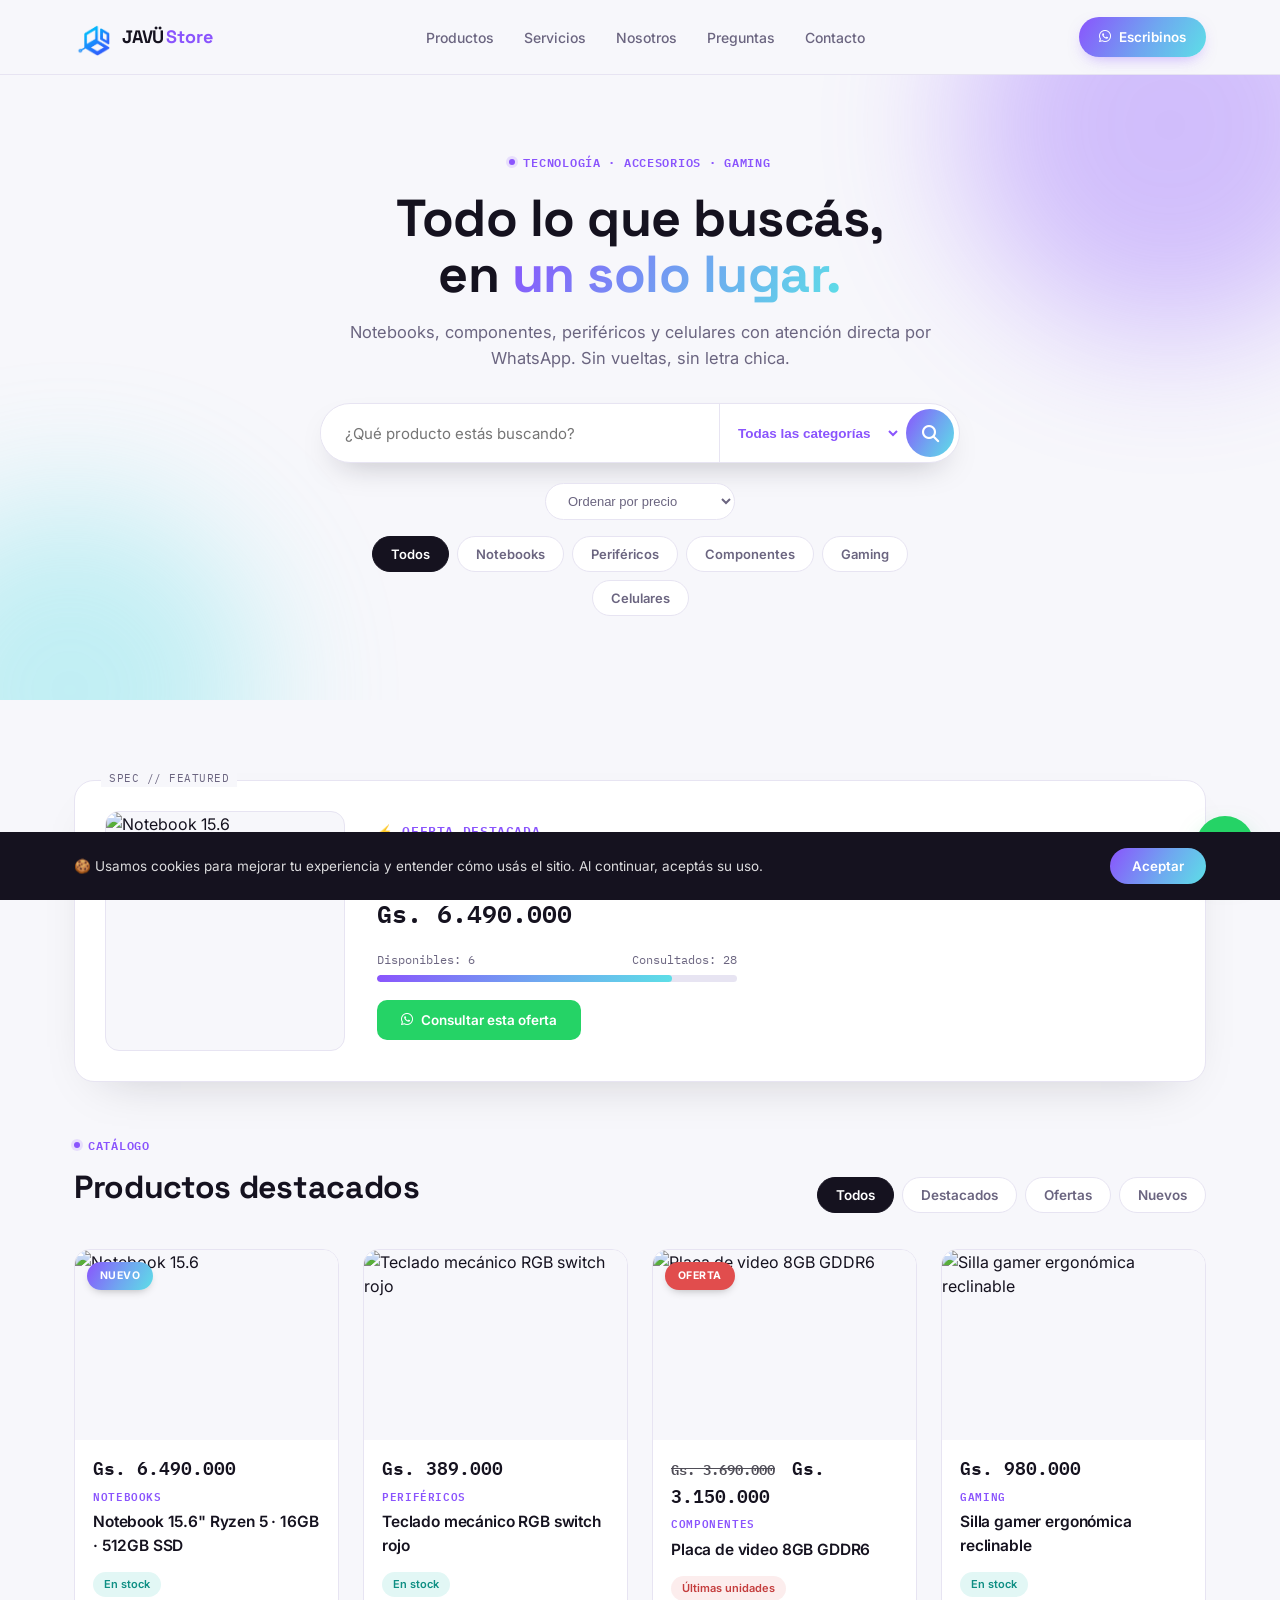
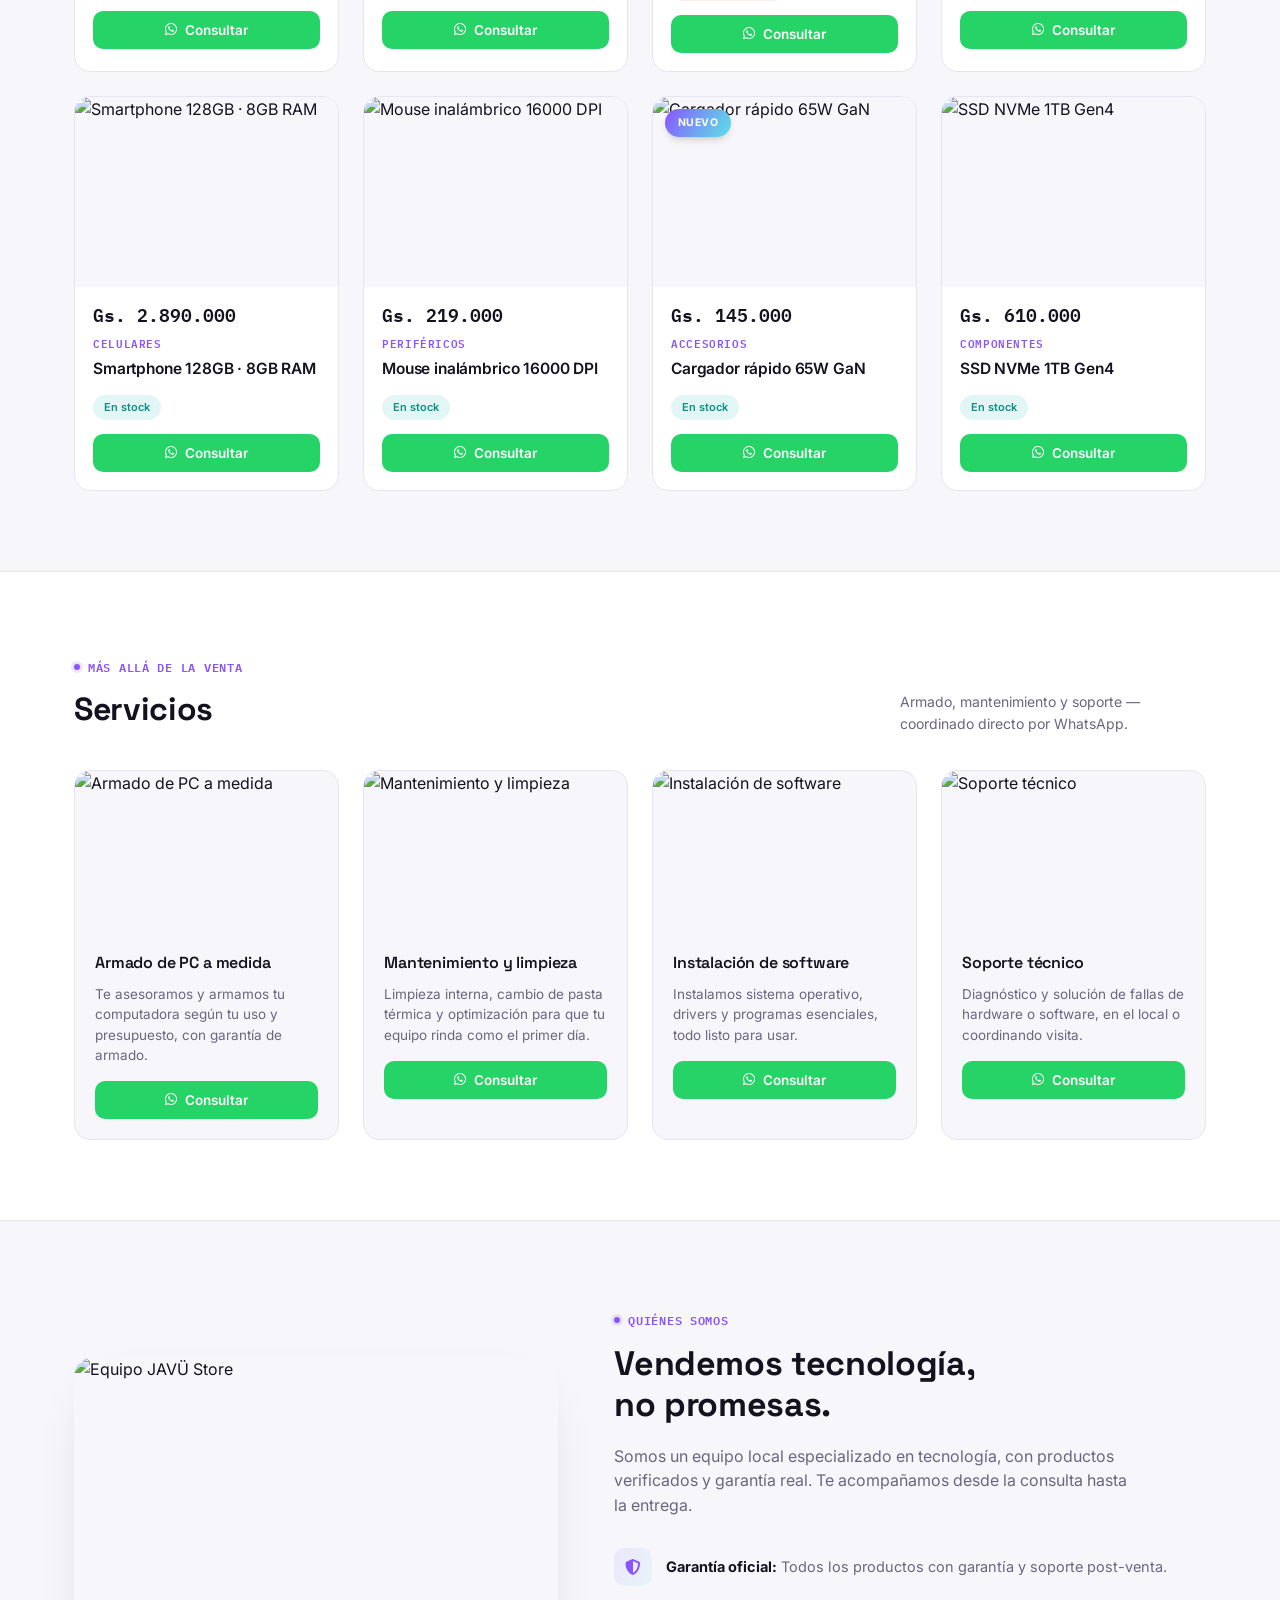
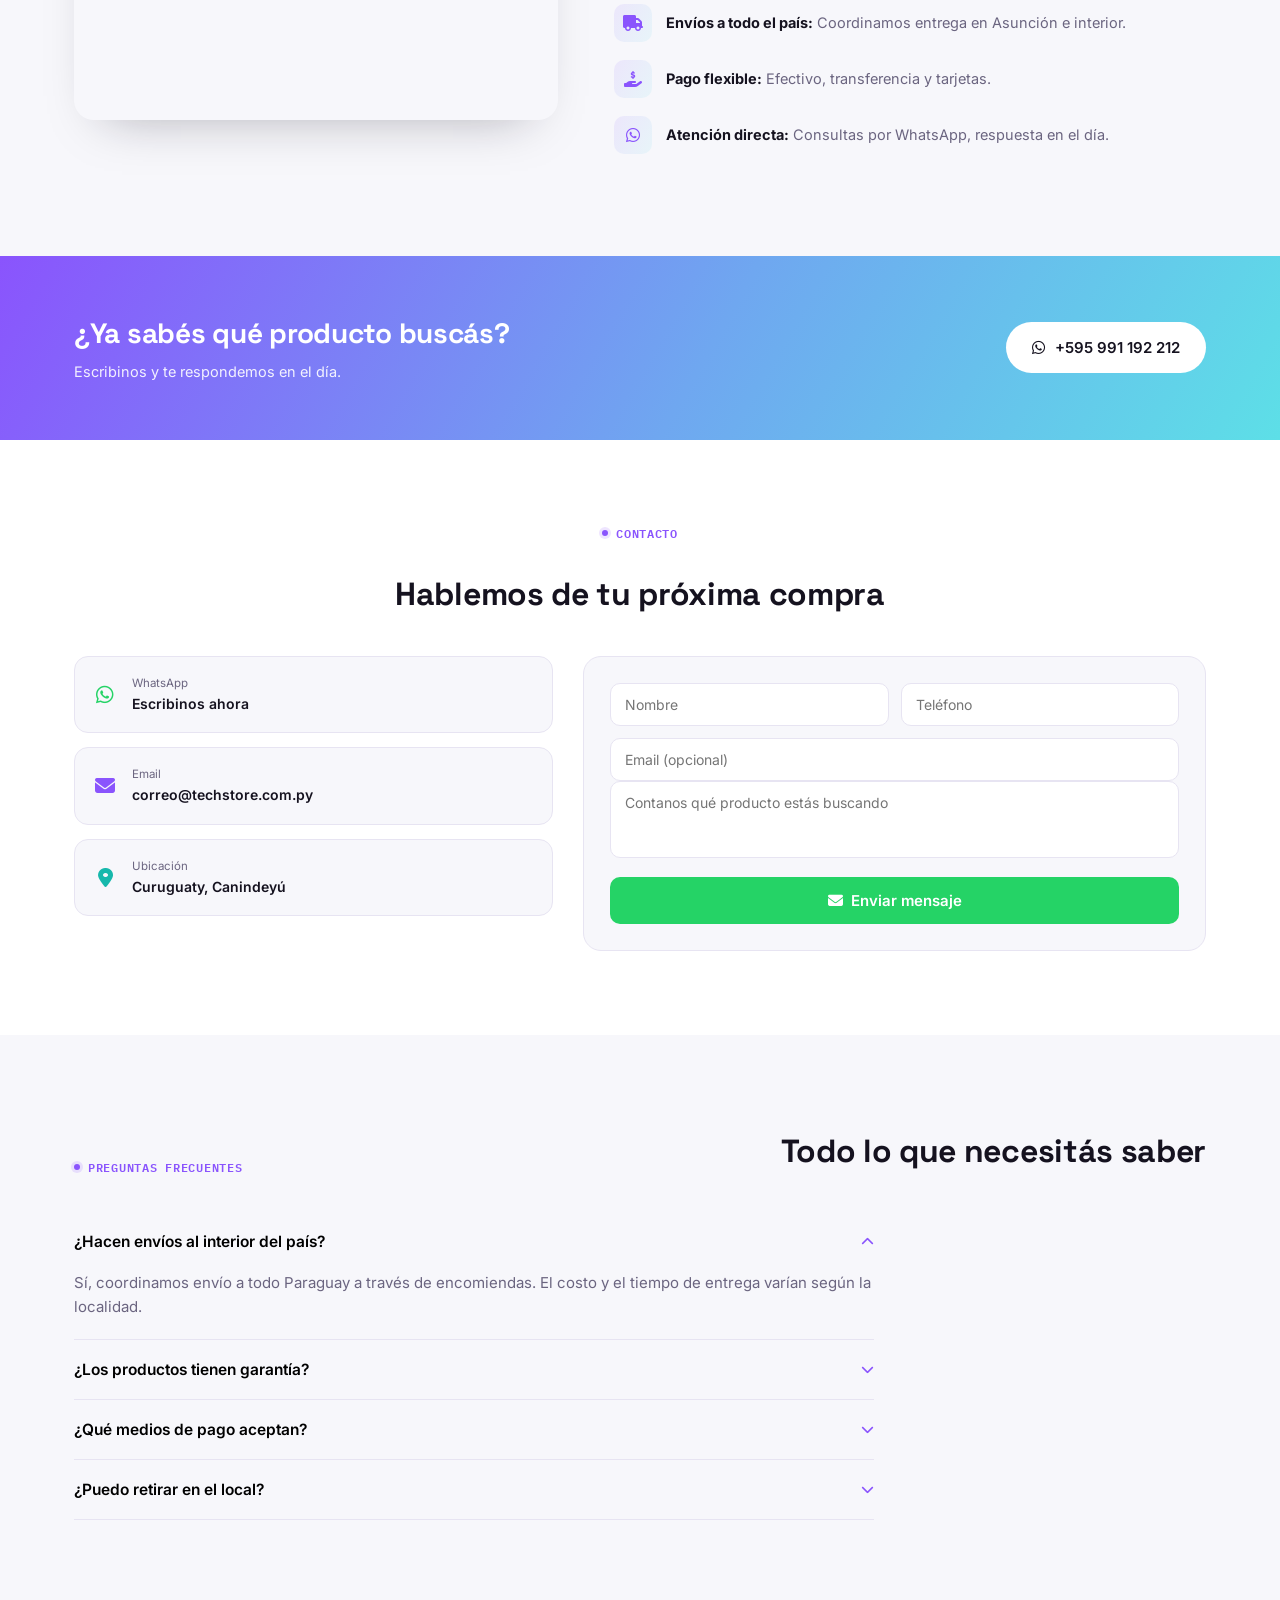
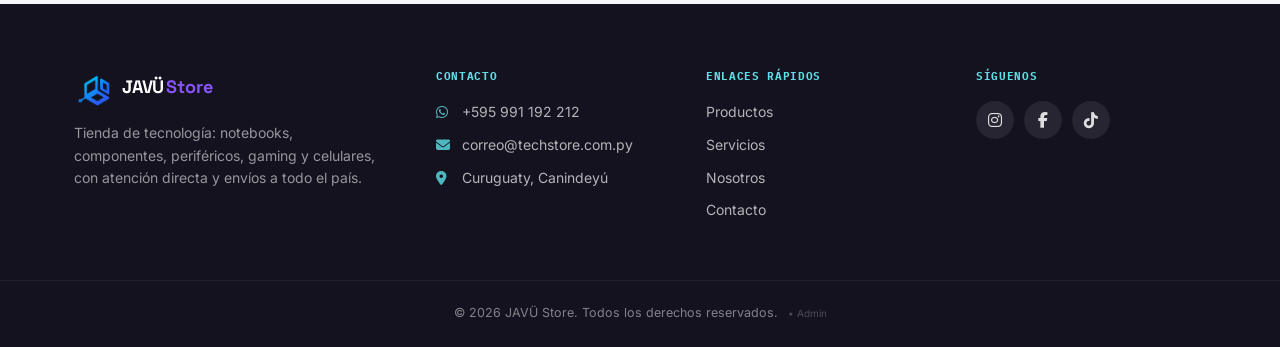
==== commit cbb211a1: "Rediseño completo del sitio con identidad propia (violeta/celeste + Space Grotesk) Se reconstruyen i" ====
--- a/index.html
+++ b/index.html
@@ -4,28 +4,25 @@
     <meta charset="UTF-8">
     <meta name="viewport" content="width=device-width, initial-scale=1.0, maximum-scale=1.0, user-scalable=no">
     <title>JAVÜ Store | Tecnología, Accesorios y Gaming en Paraguay</title>
-
     <meta name="description" content="Tecnología, accesorios y gaming en Paraguay. Atención directa por WhatsApp y envíos a todo el país.">
 
     <link rel="icon" type="image/png" href="img/logo.png">
-    <link href="https://fonts.googleapis.com/css2?family=Sora:wght@600;700;800&family=Inter:wght@400;500;600;700&display=swap" rel="stylesheet">
+    <link rel="preconnect" href="https://fonts.googleapis.com">
+    <link href="https://fonts.googleapis.com/css2?family=Space+Grotesk:wght@500;600;700&family=Inter:wght@400;500;600;700&family=IBM+Plex+Mono:wght@500;600&display=swap" rel="stylesheet">
     <link rel="stylesheet" href="style.css">
     <link rel="stylesheet" href="https://cdnjs.cloudflare.com/ajax/libs/font-awesome/6.4.0/css/all.min.css">
 </head>
 <body>
 
-<!-- BARRA DE NAVEGACIÓN -->
+    <!-- BARRA DE NAVEGACIÓN -->
     <nav class="navbar">
-        <div class="container">
-            <div class="logo">
+        <div class="container navbar-inner">
+            <a href="#" class="logo">
                 <img src="img/logo.png" alt="JAVÜ Store" class="logo-icono">
-                <div class="logo-texto">
-                    <span>JAVÜ</span>
-                    <span>STORE</span>
-                </div>
-            </div>
-
-          <ul class="nav-links" id="nav-links">
+                <span class="logo-texto">JAVÜ<span class="dot">Store</span></span>
+            </a>
+
+            <ul class="nav-links" id="nav-links">
                 <li><a href="#productos">Productos</a></li>
                 <li><a href="#servicios">Servicios</a></li>
                 <li><a href="#nosotros">Nosotros</a></li>
@@ -33,17 +30,27 @@
                 <li><a href="#contacto">Contacto</a></li>
             </ul>
 
-            <button class="menu-toggle" id="menu-toggle">
+            <a href="https://wa.me/595991192212" class="nav-cta" target="_blank">
+                <i class="fab fa-whatsapp"></i> Escribinos
+            </a>
+
+            <button class="menu-toggle" id="menu-toggle" aria-label="Abrir menú">
                 <i class="fas fa-bars"></i>
             </button>
         </div>
     </nav>
 
-    <!-- SECCIÓN HERO CON BUSCADOR -->
+    <!-- SECCIÓN HERO -->
     <section class="hero" id="hero-section">
-        <div class="hero-content">
-            <h2>Tecnología · Accesorios · Gaming</h2>
-<div class="filter-panel">
+        <div class="hero-blob hero-blob-a" aria-hidden="true"></div>
+        <div class="hero-blob hero-blob-b" aria-hidden="true"></div>
+
+        <div class="container hero-inner">
+            <div class="hero-copy fade-in-element visible">
+                <span class="eyebrow">Tecnología · Accesorios · Gaming</span>
+                <h1>Todo lo que buscás,<br>en <span class="grad-word">un solo lugar.</span></h1>
+                <p class="hero-lead">Notebooks, componentes, periféricos y celulares con atención directa por WhatsApp. Sin vueltas, sin letra chica.</p>
+
                 <div class="search-box">
                     <input type="text" id="filter-search-input" placeholder="¿Qué producto estás buscando?">
                     <select id="filter-categoria" class="search-cat-select">
@@ -55,55 +62,24 @@
                         <option value="celulares">📱 Celulares</option>
                         <option value="accesorios">🔌 Accesorios</option>
                     </select>
-                    <button class="search-btn" id="filter-search-btn"><i class="fas fa-search"></i></button>
-                </div>
-                <div class="filter-selects">
+                    <button class="search-btn" id="filter-search-btn" aria-label="Buscar"><i class="fas fa-search"></i></button>
+                </div>
+
+                <div class="hero-secondary-row">
                     <select id="filter-price-sort">
                         <option value="">Ordenar por precio</option>
                         <option value="asc">Precio: Menor a mayor</option>
                         <option value="desc">Precio: Mayor a menor</option>
                     </select>
-                </div>
-            </div>
-            <div class="quick-categories" id="quick-categories">
-                <button class="quick-cat-btn active" data-cat="todos">Todos</button>
-                <button class="quick-cat-btn" data-cat="notebooks">Notebooks</button>
-                <button class="quick-cat-btn" data-cat="perifericos">Periféricos</button>
-                <button class="quick-cat-btn" data-cat="componentes">Componentes</button>
-                <button class="quick-cat-btn" data-cat="gaming">Gaming</button>
-                <button class="quick-cat-btn" data-cat="celulares">Celulares</button>
-            </div>
-        </div>
-    </section>
-
-<!-- PRODUCTOS DESTACADOS -->
-    <section class="products" id="productos">
-        <div class="container">
-            <div class="featured-deal" id="featured-deal">
-                <!-- El JavaScript llena esto automáticamente -->
-            </div>
-
-            <h2>Productos Destacados</h2>
-
-            <div class="product-tabs" id="product-tabs">
-                <button class="tab-btn active" data-tab="todos">Todos</button>
-                <button class="tab-btn" data-tab="destacado">Destacados</button>
-                <button class="tab-btn" data-tab="oferta">Ofertas</button>
-                <button class="tab-btn" data-tab="nuevo">Nuevos</button>
-            </div>
-
-            <div class="products-grid" id="products-grid">
-                <!-- El JavaScript llena esto automáticamente -->
-            </div>
-        </div>
-    </section>
-
-    <!-- SERVICIOS -->
-    <section class="services" id="servicios">
-        <div class="container">
-            <h2>Nuestros Servicios</h2>
-            <div class="services-grid" id="services-grid">
-                <!-- El JavaScript llena esto automáticamente -->
+                    <div class="quick-categories" id="quick-categories">
+                        <button class="quick-cat-btn active" data-cat="todos">Todos</button>
+                        <button class="quick-cat-btn" data-cat="notebooks">Notebooks</button>
+                        <button class="quick-cat-btn" data-cat="perifericos">Periféricos</button>
+                        <button class="quick-cat-btn" data-cat="componentes">Componentes</button>
+                        <button class="quick-cat-btn" data-cat="gaming">Gaming</button>
+                        <button class="quick-cat-btn" data-cat="celulares">Celulares</button>
+                    </div>
+                </div>
             </div>
         </div>
     </section>
@@ -165,12 +141,58 @@
         })();
     </script>
 
+    <!-- PRODUCTOS DESTACADOS -->
+    <section class="products" id="productos">
+        <div class="container">
+
+            <div class="featured-deal" id="featured-deal">
+                <!-- El JavaScript llena esto automáticamente -->
+            </div>
+
+            <div class="section-head">
+                <div>
+                    <span class="eyebrow">Catálogo</span>
+                    <h2>Productos destacados</h2>
+                </div>
+                <div class="product-tabs" id="product-tabs">
+                    <button class="tab-btn active" data-tab="todos">Todos</button>
+                    <button class="tab-btn" data-tab="destacado">Destacados</button>
+                    <button class="tab-btn" data-tab="oferta">Ofertas</button>
+                    <button class="tab-btn" data-tab="nuevo">Nuevos</button>
+                </div>
+            </div>
+
+            <div class="products-grid" id="products-grid">
+                <!-- El JavaScript llena esto automáticamente -->
+            </div>
+        </div>
+    </section>
+
+    <!-- SERVICIOS -->
+    <section class="services" id="servicios">
+        <div class="container">
+            <div class="section-head">
+                <div>
+                    <span class="eyebrow">Más allá de la venta</span>
+                    <h2>Servicios</h2>
+                </div>
+                <p class="section-note">Armado, mantenimiento y soporte — coordinado directo por WhatsApp.</p>
+            </div>
+            <div class="services-grid" id="services-grid">
+                <!-- El JavaScript llena esto automáticamente -->
+            </div>
+        </div>
+    </section>
+
     <!-- SECCIÓN SOBRE NOSOTROS -->
     <section class="about-us" id="nosotros">
         <div class="container about-grid">
+            <div class="about-image fade-in-element">
+                <img id="about-image" src="https://images.unsplash.com/photo-1761494296583-99b15e9063c5?w=600" alt="Equipo JAVÜ Store">
+            </div>
             <div class="about-content fade-in-element">
-                <h4 class="about-subtitle" id="about-subtitle">QUIÉNES SOMOS</h4>
-                <h2 class="about-title" id="about-title">JAVÜ Store</h2>
+                <span class="eyebrow" id="about-subtitle">Quiénes somos</span>
+                <h2 class="about-title" id="about-title">Vendemos tecnología,<br>no promesas.</h2>
                 <p class="about-text" id="about-text">
                     Somos un equipo local especializado en tecnología, con productos verificados y garantía real.
                     Te acompañamos desde la consulta hasta la entrega.
@@ -182,17 +204,29 @@
                     <li><i class="fab fa-whatsapp"></i><span><strong id="about-feature4-title">Atención directa:</strong> <span id="about-feature4-text">Consultas por WhatsApp, respuesta en el día.</span></span></li>
                 </ul>
             </div>
-            <div class="about-image fade-in-element">
-                <img id="about-image" src="https://images.unsplash.com/photo-1761494296583-99b15e9063c5?w=600" alt="Equipo JAVÜ Store">
-            </div>
+        </div>
+    </section>
+
+    <!-- CTA WHATSAPP -->
+    <section class="cta-strip">
+        <div class="container cta-strip-inner">
+            <div>
+                <h2>¿Ya sabés qué producto buscás?</h2>
+                <p>Escribinos y te respondemos en el día.</p>
+            </div>
+            <a href="https://wa.me/595991192212" class="btn-cta-white" target="_blank">
+                <i class="fab fa-whatsapp"></i> +595 991 192 212
+            </a>
         </div>
     </section>
 
     <!-- SECCIÓN DE CONTACTO -->
     <section class="contact-section" id="contacto">
         <div class="container">
-            <p class="contact-subtitle">CONTACTO</p>
-            <h2 class="contact-title">Hablemos de tu próxima compra</h2>
+            <div class="section-head center">
+                <span class="eyebrow">Contacto</span>
+                <h2>Hablemos de tu próxima compra</h2>
+            </div>
             <div class="contact-grid">
                 <div class="contact-info-cards">
                     <a href="https://wa.me/595991192212?text=Hola%20JAVÜ Store%2C%20quiero%20consultar%20sobre%20un%20producto." target="_blank" class="contact-info-card">
@@ -203,14 +237,14 @@
                         </div>
                     </a>
                     <a href="mailto:correo@techstore.com.py" class="contact-info-card">
-                        <i class="fas fa-envelope" style="color: #4CAF50;"></i>
+                        <i class="fas fa-envelope" style="color: #8A54FD;"></i>
                         <div>
                             <p class="contact-info-label">Email</p>
                             <p class="contact-info-value" id="footer-email-value">correo@techstore.com.py</p>
                         </div>
                     </a>
                     <div class="contact-info-card">
-                        <i class="fas fa-map-marker-alt" style="color: #E65100;"></i>
+                        <i class="fas fa-map-marker-alt" style="color: #17B8AC;"></i>
                         <div>
                             <p class="contact-info-label">Ubicación</p>
                             <p class="contact-info-value" id="footer-address-value">Curuguaty, Canindeyú</p>
@@ -235,8 +269,10 @@
     <!-- SECCIÓN DE PREGUNTAS FRECUENTES -->
     <section class="faq-section" id="preguntas-frecuentes">
         <div class="container">
-            <p class="faq-subtitle">PREGUNTAS FRECUENTES</p>
-            <h2 class="faq-title">Todo lo que necesitás saber</h2>
+            <div class="section-head">
+                <span class="eyebrow">Preguntas frecuentes</span>
+                <h2>Todo lo que necesitás saber</h2>
+            </div>
             <div class="faq-list" id="faq-list">
                 <!-- El JavaScript llena esto automáticamente -->
             </div>
@@ -246,29 +282,32 @@
     <!-- PIE DE PÁGINA (FOOTER) -->
     <footer class="footer">
         <div class="container footer-grid">
+            <div class="footer-col footer-brand">
+                <div class="logo">
+                    <img src="img/logo.png" alt="JAVÜ Store" class="logo-icono">
+                    <span class="logo-texto">JAVÜ<span class="dot">Store</span></span>
+                </div>
+                <p id="footer-description">Tienda de tecnología: notebooks, componentes, periféricos, gaming y celulares, con atención directa y envíos a todo el país.</p>
+            </div>
             <div class="footer-col">
-                <h3>JAVÜ Store</h3>
-                <p id="footer-description">Tienda de tecnología: notebooks, componentes, periféricos, gaming y celulares, con atención directa y envíos a todo el país.</p>
-            </div>
-            <div class="footer-col">
-                <h3>Contacto</h3>
+                <h5>Contacto</h5>
                 <ul id="footer-contact-list">
-                    <li id="footer-whatsapp-item"><i class="fab fa-whatsapp"></i> <a id="footer-whatsapp-link" href="https://wa.me/595991192212" target="_blank" style="color:inherit; text-decoration:none;">+595 991 192 212</a></li>
+                    <li id="footer-whatsapp-item"><i class="fab fa-whatsapp"></i> <a id="footer-whatsapp-link" href="https://wa.me/595991192212" target="_blank">+595 991 192 212</a></li>
                     <li id="footer-email-item"><i class="fas fa-envelope"></i> <span id="footer-email-text">correo@techstore.com.py</span></li>
                     <li id="footer-address-item"><i class="fas fa-map-marker-alt"></i> <span id="footer-address-text">Curuguaty, Canindeyú</span></li>
                 </ul>
             </div>
             <div class="footer-col">
-                <h3>Enlaces Rápidos</h3>
+                <h5>Enlaces rápidos</h5>
                 <ul>
                     <li><a href="#productos">Productos</a></li>
+                    <li><a href="#servicios">Servicios</a></li>
                     <li><a href="#nosotros">Nosotros</a></li>
-                    <li><a href="#preguntas-frecuentes">Preguntas</a></li>
                     <li><a href="#contacto">Contacto</a></li>
                 </ul>
             </div>
             <div class="footer-col">
-                <h3>Síguenos</h3>
+                <h5>Síguenos</h5>
                 <div class="social-links" id="footer-social-links">
                     <a href="#" target="_blank" aria-label="Instagram"><i class="fab fa-instagram"></i></a>
                     <a href="#" target="_blank" aria-label="Facebook"><i class="fab fa-facebook-f"></i></a>
@@ -278,18 +317,9 @@
         </div>
 
         <div class="footer-bottom">
-            <p style="display: flex; justify-content: center; align-items: center; flex-wrap: wrap; gap: 5px;">
-                &copy; 2026 JAVÜ Store. Todos los derechos reservados.
-                <a href="admin.html" style="
-                    display: inline-block;
-                    font-size: 10px;
-                    color: rgba(255,255,255,0.3);
-                    text-decoration: none;
-                    transition: color 0.3s;
-                " onmouseover="this.style.color='rgba(255,255,255,0.8)';"
-                   onmouseout="this.style.color='rgba(255,255,255,0.3)';">
-                    • Admin
-                </a>
+            <p>
+                © 2026 JAVÜ Store. Todos los derechos reservados.
+                <a href="admin.html" class="admin-link">• Admin</a>
             </p>
         </div>
     </footer>
@@ -319,7 +349,7 @@
         </div>
     </div>
 
-    <!-- LIGHTBOX DE IMÁGENES CON ZOOM Y DESLIZAR -->
+    <!-- LIGHTBOX DE IMÁGENES -->
     <div class="image-lightbox" id="image-lightbox">
         <button class="lightbox-close" id="lightbox-close">&times;</button>
         <button class="lightbox-nav lightbox-prev" id="lightbox-prev">&#10094;</button>
@@ -332,14 +362,10 @@
     </div>
 
     <!-- BANNER DE COOKIES -->
-    <div id="cookie-banner" style="display:none; position:fixed; bottom:0; left:0; width:100%; background:#1e3a5f; color:white; padding:16px 20px; z-index:9998; box-shadow: 0 -2px 10px rgba(0,0,0,0.2);">
-        <div style="max-width:1000px; margin:0 auto; display:flex; align-items:center; gap:20px; flex-wrap:wrap;">
-            <p style="margin:0; flex:1; min-width:250px; font-size:14px;">
-                🍪 Usamos cookies para mejorar tu experiencia y entender cómo usás el sitio. Al continuar, aceptás su uso.
-            </p>
-            <button onclick="acceptCookies()" style="background:#4CAF50; color:white; border:none; padding:10px 20px; border-radius:8px; cursor:pointer; font-weight:bold; white-space:nowrap;">
-                Aceptar
-            </button>
+    <div id="cookie-banner" class="cookie-banner">
+        <div class="container cookie-banner-inner">
+            <p>🍪 Usamos cookies para mejorar tu experiencia y entender cómo usás el sitio. Al continuar, aceptás su uso.</p>
+            <button onclick="acceptCookies()" class="btn-cookie-accept">Aceptar</button>
         </div>
     </div>
 
@@ -348,15 +374,14 @@
     <script>
         function acceptCookies() {
             localStorage.setItem('cookiesAccepted', 'true');
-            document.getElementById('cookie-banner').style.display = 'none';
+            document.getElementById('cookie-banner').classList.remove('show');
         }
         window.addEventListener('DOMContentLoaded', () => {
             if (!localStorage.getItem('cookiesAccepted')) {
-                document.getElementById('cookie-banner').style.display = 'block';
+                document.getElementById('cookie-banner').classList.add('show');
             }
         });
 
-        // Menú mobile
         const menuToggle = document.getElementById('menu-toggle');
         const navLinks = document.getElementById('nav-links');
         menuToggle.addEventListener('click', () => {
@@ -368,7 +393,6 @@
             navLinks.classList.remove('active');
         }));
 
-        // Atajo de teclado alternativo para Admin (Alt + Shift + A)
         document.addEventListener('keydown', (e) => {
             if (e.altKey && e.shiftKey && (e.key === 'A' || e.key === 'a')) {
                 window.location.href = 'admin.html';
--- a/style.css
+++ b/style.css
@@ -1,1085 +1,528 @@
 /* =========================================
-   1. RESET Y ESTILOS BASE
-   ========================================= */
-* {
-    margin: 0;
-    padding: 0;
-    box-sizing: border-box;
-    font-family: 'Inter', 'Segoe UI', Tahoma, Geneva, Verdana, sans-serif;
-}
-
-html, body {
-    overflow-x: hidden;
-    width: 100%;
-    max-width: 100vw;
-    scroll-behavior: smooth;
-    background-color: #5B3AC4;
-}
-
-.container {
-    max-width: 1200px;
-    margin: 0 auto;
-    padding: 0 20px;
-    width: 100%;
-}
-
-/* =========================================
-   1.5 BARRA SUPERIOR DE CONTACTO
-   ========================================= */
-.topbar {
-    background: #15121F;
-    color: rgba(255,255,255,0.85);
-    font-size: 12.5px;
-    padding: 8px 0;
-}
-.topbar-inner {
-    display: flex;
-    justify-content: space-between;
-    align-items: center;
-    flex-wrap: wrap;
-    gap: 8px;
-}
-.topbar-contact { display: flex; gap: 20px; }
-.topbar-contact a { display: inline-flex; align-items: center; gap: 6px; transition: color 0.2s; }
-.topbar-contact a:hover { color: #5DDFE7; }
-.topbar-note { opacity: 0.8; }
-@media (max-width: 600px) {
-    .topbar-note { display: none; }
-    .topbar-contact { gap: 14px; }
-}
-
-/* =========================================
-   2. BARRA DE NAVEGACIÓN Y LOGO
+   TOKENS
+   ========================================= */
+:root {
+  --purple: #8A54FD;
+  --blue: #6FA7F0;
+  --cyan: #5DDFE7;
+  --ink: #15121F;
+  --muted: #6B6580;
+  --paper: #F7F7FB;
+  --card: #FFFFFF;
+  --line: #E7E4F2;
+  --grad: linear-gradient(120deg, #8A54FD, #6FA7F0 55%, #5DDFE7);
+  --grad-soft: linear-gradient(120deg, rgba(138,84,253,0.10), rgba(93,223,231,0.10));
+  --radius: 16px;
+  --font-display: 'Space Grotesk', sans-serif;
+  --font-body: 'Inter', -apple-system, sans-serif;
+  --font-mono: 'IBM Plex Mono', monospace;
+}
+
+* { margin: 0; padding: 0; box-sizing: border-box; }
+html { scroll-behavior: smooth; }
+body {
+  font-family: var(--font-body);
+  color: var(--ink);
+  background: var(--paper);
+  line-height: 1.55;
+  -webkit-font-smoothing: antialiased;
+  overflow-x: hidden;
+}
+img { max-width: 100%; display: block; }
+a { color: inherit; text-decoration: none; }
+button { font-family: inherit; cursor: pointer; }
+h1, h2, h3 { font-family: var(--font-display); letter-spacing: -0.01em; }
+
+.container { max-width: 1180px; margin: 0 auto; padding: 0 24px; width: 100%; }
+
+.eyebrow {
+  display: inline-flex; align-items: center; gap: 8px;
+  font-family: var(--font-mono); font-size: 12px; letter-spacing: 0.06em;
+  text-transform: uppercase; color: var(--purple); font-weight: 600;
+}
+.eyebrow::before { content: ''; width: 6px; height: 6px; border-radius: 50%; background: var(--purple); box-shadow: 0 0 0 3px rgba(138,84,253,0.15); }
+
+.grad-word { background: var(--grad); -webkit-background-clip: text; background-clip: text; color: transparent; }
+
+/* =========================================
+   NAVBAR
    ========================================= */
 .navbar {
-    background: linear-gradient(90deg, #8A54FD, #6FA7F0 55%, #5DDFE7);
-    padding: 10px 0;
-    position: sticky;
-    top: 0;
-    z-index: 300;
-}
-
-.navbar .container {
-    display: flex;
-    justify-content: space-between;
-    align-items: center;
-    position: relative;
-}
-
-.logo {
-    display: flex;
-    align-items: center;
-    gap: 10px;
-    flex-shrink: 0;
-}
-
-.logo-icono {
-    width: 46px;
-    height: 46px;
-    border-radius: 10px;
-    object-fit: contain;
-    flex-shrink: 0;
-    background: transparent;
-}
-
+  position: sticky; top: 0; z-index: 300;
+  background: rgba(247,247,251,0.85);
+  backdrop-filter: blur(10px);
+  border-bottom: 1px solid var(--line);
+}
+.navbar-inner { display: flex; align-items: center; justify-content: space-between; height: 74px; gap: 20px; }
+
+.logo { display: flex; align-items: center; gap: 10px; flex-shrink: 0; }
+.logo-icono { width: 38px; height: 38px; object-fit: contain; }
 .logo-texto {
-    display: flex;
-    flex-direction: column;
-    font-family: 'Sora', sans-serif;
-    font-size: 20px;
-    font-weight: 600;
-    color: white;
-    letter-spacing: 1px;
-    text-transform: uppercase;
-    line-height: 1.2;
-}
-
-.logo-texto span {
-    display: block;
-}
-
-/* =========================================
-   3. MENÚ DE NAVEGACIÓN (DESKTOP)
-   ========================================= */
-.nav-links {
-    display: flex;
-    list-style: none;
-    align-items: center;
-    gap: 30px;
-}
-
-.nav-links a {
-    color: white;
-    text-decoration: none;
-    transition: color 0.3s;
-}
-
-.nav-links a:hover {
-    color: #17B8AC;
-}
+  font-family: var(--font-display); font-weight: 700; font-size: 18px; letter-spacing: -0.01em; color: var(--ink);
+}
+.logo-texto .dot { color: var(--purple); margin-left: 2px; }
+
+.nav-links { display: flex; list-style: none; align-items: center; gap: 30px; }
+.nav-links a { font-size: 14px; color: var(--muted); font-weight: 500; transition: color 0.2s; }
+.nav-links a:hover { color: var(--ink); }
+
+.nav-cta {
+  display: inline-flex; align-items: center; gap: 8px;
+  padding: 10px 20px; border-radius: 999px; font-size: 13.5px; font-weight: 600;
+  background: var(--grad); color: white; flex-shrink: 0; transition: transform 0.15s, box-shadow 0.15s;
+  box-shadow: 0 6px 16px -6px rgba(138,84,253,0.5);
+}
+.nav-cta:hover { transform: translateY(-2px); }
 
 .menu-toggle {
-    display: none;
-    background: none;
-    border: none;
-    color: white;
-    font-size: 24px;
-    cursor: pointer;
-    padding: 5px;
-    flex-shrink: 0;
-    position: relative;
-    z-index: 250;
-}
-
-.menu-toggle i {
-    transition: transform 0.3s ease;
-    display: inline-block;
-}
-
-.menu-toggle.active i {
-    transform: rotate(360deg);
-}
-
-/* =========================================
-   4. SECCIÓN HERO (PORTADA PRINCIPAL)
-   ========================================= */
-.hero {
-    background: linear-gradient(120deg, rgba(108,60,224,0.86), rgba(76,127,240,0.82), rgba(47,201,216,0.82)),
-                url('https://images.unsplash.com/photo-1519389950473-47ba0277781c?w=1400');
-    background-size: cover;
-    background-position: center;
-    min-height: 480px;
-    display: flex;
-    align-items: center;
-    justify-content: center;
-    text-align: center;
-    padding: 20px;
-}
-
-.hero-content {
-    color: white;
-    width: 100%;
-    max-width: 800px;
-}
-
-.hero-content h2 {
-    font-size: 36px;
-    margin-bottom: 30px;
-    text-shadow: 2px 2px 4px rgba(0,0,0,0.7);
-}
-
-/* =========================================
-   5. BUSCADOR Y PANEL DE FILTROS
-   ========================================= */
-.filter-panel {
-    background: rgba(91, 58, 196, 0.55);
-    backdrop-filter: blur(6px);
-    border-radius: 20px;
-    padding: 20px;
-    max-width: 600px;
-    margin: 0 auto;
-}
+  display: none; background: none; border: 1px solid var(--line); border-radius: 8px;
+  width: 40px; height: 40px; color: var(--ink); font-size: 18px; flex-shrink: 0;
+}
+
+/* =========================================
+   HERO
+   ========================================= */
+.hero { position: relative; overflow: hidden; padding: 72px 0 84px; }
+.hero-blob { position: absolute; border-radius: 50%; filter: blur(70px); opacity: 0.35; z-index: 0; }
+.hero-blob-a { width: 420px; height: 420px; background: var(--purple); top: -160px; right: -100px; }
+.hero-blob-b { width: 380px; height: 380px; background: var(--cyan); bottom: -180px; left: -120px; }
+
+.hero-inner { position: relative; z-index: 1; }
+.hero-copy { max-width: 640px; margin: 0 auto; text-align: center; }
+
+.hero h1 {
+  font-size: clamp(32px, 5vw, 52px); line-height: 1.08; margin: 18px 0 18px; font-weight: 700;
+}
+.hero-lead { color: var(--muted); font-size: 16.5px; margin-bottom: 32px; }
 
 .search-box {
-    display: flex;
-    align-items: center;
-    background: white;
-    border-radius: 50px;
-    overflow: hidden;
-    margin-bottom: 12px;
-    width: 100%;
-    height: 60px;
-}
-
-.search-box input {
-    flex: 1;
-    border: none;
-    padding: 15px 25px;
-    font-size: 16px;
-    outline: none;
-    min-width: 0;
-}
-
+  display: flex; align-items: center; background: white; border-radius: 999px;
+  box-shadow: 0 14px 34px -18px rgba(21,18,31,0.35); border: 1px solid var(--line);
+  height: 60px; overflow: hidden;
+}
+.search-box input { flex: 1; border: none; outline: none; padding: 0 24px; font-size: 15px; min-width: 0; font-family: var(--font-body); }
 .search-cat-select {
-    border: none;
-    border-left: 1px solid #e0e0e0;
-    background: white;
-    color: #5B3AC4;
-    font-size: 13.5px;
-    font-weight: 600;
-    padding: 0 14px;
-    height: 100%;
-    max-width: 160px;
-    cursor: pointer;
-    outline: none;
-}
-@media (max-width: 600px) {
-    .search-cat-select { display: none; }
-}
-
+  border: none; border-left: 1px solid var(--line); background: white; color: var(--purple);
+  font-size: 13.5px; font-weight: 600; padding: 0 14px; height: 100%; max-width: 210px; cursor: pointer; outline: none;
+}
 .search-btn {
-    background-color: #17B8AC;
-    color: white;
-    border: none;
-    width: 52px;
-    height: 52px;
-    flex-shrink: 0;
-    border-radius: 50%;
-    margin: 4px;
-    cursor: pointer;
-    font-size: 20px;
-    display: flex;
-    align-items: center;
-    justify-content: center;
-    transition: background-color 0.3s;
-}
-
-.search-btn:hover {
-    background-color: #129186;
-}
-
-.filter-selects {
-    display: grid;
-    grid-template-columns: repeat(2, 1fr);
-    gap: 8px;
-}
-
-.filter-selects select {
-    border-radius: 10px;
-    border: none;
-    padding: 10px;
-    font-size: 13px;
-    background: white;
-    color: #5B3AC4;
-    cursor: pointer;
-}
-
-@media (max-width: 600px) {
-    .filter-selects { grid-template-columns: 1fr; }
-}
-
-/* =========================================
-   6. CATEGORÍAS RÁPIDAS (chips debajo del buscador)
-   ========================================= */
-.quick-categories {
-    display: flex;
-    gap: 10px;
-    justify-content: center;
-    flex-wrap: wrap;
-    margin-top: 16px;
-}
-
+  background: var(--grad); color: white; border: none; width: 48px; height: 48px; border-radius: 50%;
+  margin: 5px; flex-shrink: 0; font-size: 17px; display: grid; place-items: center; transition: opacity 0.2s;
+}
+.search-btn:hover { opacity: 0.9; }
+
+.hero-secondary-row { margin-top: 20px; display: flex; flex-direction: column; align-items: center; gap: 16px; }
+.hero-secondary-row select#filter-price-sort {
+  border: 1px solid var(--line); background: white; border-radius: 999px; padding: 9px 18px;
+  font-size: 13px; color: var(--muted); cursor: pointer;
+}
+
+.quick-categories { display: flex; gap: 8px; flex-wrap: wrap; justify-content: center; }
 .quick-cat-btn {
-    background-color: rgba(255,255,255,0.9);
-    border: none;
-    padding: 10px 20px;
-    border-radius: 25px;
-    cursor: pointer;
-    font-weight: bold;
-    font-size: 13px;
-    color: #5B3AC4;
-    transition: all 0.3s;
-}
-
-.quick-cat-btn:hover,
-.quick-cat-btn.active {
-    background-color: #17B8AC;
-    color: white;
-    transform: translateY(-2px);
-}
-
-/* =========================================
-   7. TARJETAS DE PRODUCTOS
-   ========================================= */
-.products {
-    padding: 60px 0;
-    width: 100%;
-    background: #f5f5f5;
-}
-
-.products h2 {
-    text-align: center;
-    font-size: 32px;
-    color: #5B3AC4;
-    margin-bottom: 24px;
-    font-family: 'Sora', sans-serif;
-}
-
-/* Panel de oferta destacada */
+  background: white; border: 1px solid var(--line); padding: 9px 18px; border-radius: 999px;
+  font-size: 13px; font-weight: 600; color: var(--muted); transition: all 0.2s;
+}
+.quick-cat-btn:hover { border-color: var(--purple); color: var(--purple); }
+.quick-cat-btn.active { background: var(--ink); border-color: var(--ink); color: white; }
+
+/* =========================================
+   PRODUCTOS
+   ========================================= */
+.products { padding: 80px 0; }
+
+.section-head { display: flex; justify-content: space-between; align-items: flex-end; gap: 20px; flex-wrap: wrap; margin-bottom: 36px; }
+.section-head h2 { font-size: clamp(24px, 3vw, 32px); margin-top: 8px; }
+.section-head.center { flex-direction: column; align-items: center; text-align: center; }
+.section-note { color: var(--muted); font-size: 14px; max-width: 34ch; }
+
+/* Panel de oferta destacada — elemento firma tipo "ficha técnica" */
 .featured-deal {
-    background: white;
-    border-radius: 16px;
-    box-shadow: 0 4px 20px rgba(0,0,0,0.08);
-    padding: 28px;
-    margin-bottom: 40px;
-    display: grid;
-    grid-template-columns: 260px 1fr;
-    gap: 30px;
-    align-items: center;
-}
-.featured-deal-img {
-    width: 100%;
-    aspect-ratio: 1/1;
-    object-fit: contain;
-    background: #f5f5f5;
-    border-radius: 12px;
-}
+  background: var(--card); border: 1px solid var(--line); border-radius: 20px;
+  padding: 30px; margin-bottom: 48px; position: relative;
+  display: grid; grid-template-columns: 240px 1fr; gap: 32px; align-items: center;
+  box-shadow: 0 20px 50px -30px rgba(21,18,31,0.25);
+}
+.featured-deal::before {
+  content: 'SPEC // FEATURED';
+  position: absolute; top: -11px; left: 26px; background: var(--paper); padding: 0 8px;
+  font-family: var(--font-mono); font-size: 10.5px; color: var(--muted); letter-spacing: 0.05em;
+}
+.featured-deal-img { width: 100%; aspect-ratio: 1/1; object-fit: contain; background: var(--paper); border-radius: 14px; border: 1px solid var(--line); }
 .featured-deal-label {
-    font-family: 'Sora', sans-serif;
-    color: #5B3AC4;
-    font-size: 13px;
-    font-weight: 700;
-    text-transform: uppercase;
-    letter-spacing: 0.04em;
-    margin-bottom: 8px;
-}
-.featured-deal-name { font-size: 22px; font-weight: 700; margin-bottom: 10px; color: #15121F; }
-.featured-deal-prices { display: flex; align-items: baseline; gap: 10px; margin-bottom: 16px; }
-.featured-deal-price { font-size: 26px; font-weight: 700; color: #17B8AC; }
-.featured-deal-oldprice { font-size: 16px; color: #999; text-decoration: line-through; }
-.stock-bar-wrap { max-width: 340px; margin-bottom: 16px; }
-.stock-bar-labels { display: flex; justify-content: space-between; font-size: 12.5px; color: #666; margin-bottom: 6px; }
-.stock-bar { height: 8px; background: #eee; border-radius: 999px; overflow: hidden; }
-.stock-bar-fill { height: 100%; background: linear-gradient(90deg, #8A54FD, #5DDFE7); border-radius: 999px; }
+  font-family: var(--font-mono); color: var(--purple); font-size: 12.5px; font-weight: 600;
+  text-transform: uppercase; letter-spacing: 0.05em; margin-bottom: 8px;
+}
+.featured-deal-name { font-family: var(--font-display); font-size: 22px; font-weight: 700; margin-bottom: 10px; }
+.featured-deal-prices { display: flex; align-items: baseline; gap: 10px; margin-bottom: 18px; font-family: var(--font-mono); }
+.featured-deal-price { font-size: 25px; font-weight: 600; color: var(--ink); }
+.featured-deal-oldprice { font-size: 15px; color: #A9A4BE; text-decoration: line-through; }
+.stock-bar-wrap { max-width: 360px; margin-bottom: 18px; }
+.stock-bar-labels { display: flex; justify-content: space-between; font-size: 12px; color: var(--muted); margin-bottom: 6px; font-family: var(--font-mono); }
+.stock-bar { height: 7px; background: var(--line); border-radius: 999px; overflow: hidden; }
+.stock-bar-fill { height: 100%; background: var(--grad); border-radius: 999px; }
 
 @media (max-width: 700px) {
-    .featured-deal { grid-template-columns: 1fr; text-align: center; }
-    .featured-deal-prices, .stock-bar-labels { justify-content: center; }
-    .stock-bar-wrap { margin-left: auto; margin-right: auto; }
-}
-
-/* Pestañas de filtro sobre la grilla */
-.product-tabs {
-    display: flex;
-    gap: 8px;
-    justify-content: center;
-    flex-wrap: wrap;
-    margin-bottom: 32px;
-}
+  .featured-deal { grid-template-columns: 1fr; text-align: center; }
+  .featured-deal-prices, .stock-bar-labels { justify-content: center; }
+  .stock-bar-wrap { margin-left: auto; margin-right: auto; }
+}
+
+/* Pestañas de filtro */
+.product-tabs { display: flex; gap: 8px; flex-wrap: wrap; }
 .tab-btn {
-    padding: 9px 18px;
-    border-radius: 999px;
-    border: 1px solid #ddd;
-    background: white;
-    font-size: 13.5px;
-    font-weight: 600;
-    color: #666;
-    transition: all 0.2s;
-}
-.tab-btn:hover { border-color: #5B3AC4; color: #5B3AC4; }
-.tab-btn.active { background: #5B3AC4; border-color: #5B3AC4; color: white; }
-
-.products-grid {
-    display: grid;
-    grid-template-columns: repeat(auto-fit, minmax(260px, 1fr));
-    gap: 30px;
-    width: 100%;
-}
+  padding: 9px 18px; border-radius: 999px; border: 1px solid var(--line); background: white;
+  font-size: 13.5px; font-weight: 600; color: var(--muted); transition: all 0.2s;
+}
+.tab-btn:hover { border-color: var(--purple); color: var(--purple); }
+.tab-btn.active { background: var(--ink); border-color: var(--ink); color: white; }
+
+.products-grid { display: grid; grid-template-columns: repeat(auto-fit, minmax(260px, 1fr)); gap: 24px; }
 
 .product-card {
-    background: white;
-    border-radius: 12px;
-    overflow: hidden;
-    box-shadow: 0 4px 6px rgba(0,0,0,0.1);
-    transition: transform 0.3s, box-shadow 0.3s;
-    width: 100%;
-    position: relative;
-    cursor: pointer;
-}
-
-.product-card:hover {
-    transform: translateY(-5px);
-    box-shadow: 0 8px 15px rgba(0,0,0,0.2);
-}
-
+  background: var(--card); border: 1px solid var(--line); border-radius: var(--radius);
+  overflow: hidden; cursor: pointer; transition: transform 0.25s, box-shadow 0.25s;
+}
+.product-card:hover { transform: translateY(-5px); box-shadow: 0 20px 40px -26px rgba(21,18,31,0.3); }
 .product-card.hide { display: none !important; }
 
 .product-image-wrapper { position: relative; }
-
-.product-card img {
-    width: 100%;
-    height: 190px;
-    object-fit: contain;
-    background-color: #f0f0f0;
-    display: block;
-}
+.product-card img { width: 100%; height: 190px; object-fit: contain; background: var(--paper); display: block; }
 
 .product-price {
-    background-color: #17B8AC;
-    color: white;
-    padding: 10px;
-    text-align: center;
-    font-weight: bold;
-}
-
-.product-info { padding: 18px 20px; }
-
+  font-family: var(--font-mono); font-weight: 600; font-size: 18px; color: var(--ink);
+  padding: 14px 18px 0;
+}
+
+.product-info { padding: 6px 18px 18px; }
 .product-info .product-cat {
-    font-size: 11px;
-    text-transform: uppercase;
-    letter-spacing: 0.05em;
-    color: #17B8AC;
-    font-weight: bold;
-    margin-bottom: 6px;
-}
-
-.product-info h3 {
-    color: #5B3AC4;
-    margin-bottom: 6px;
-    font-size: 16px;
-}
-
-.product-info p.product-desc {
-    color: #666;
-    font-size: 13px;
-    margin-bottom: 15px;
-}
+  font-family: var(--font-mono); font-size: 10.5px; text-transform: uppercase; letter-spacing: 0.06em;
+  color: var(--purple); font-weight: 600; margin-bottom: 6px; display: block;
+}
+.product-info h3 { font-size: 15.5px; font-weight: 600; margin-bottom: 10px; font-family: var(--font-body); }
+.product-info p.product-desc { color: var(--muted); font-size: 13px; margin-bottom: 15px; }
 
 .btn-whatsapp {
-    background-color: #25D366;
-    color: white;
-    border: none;
-    padding: 10px 20px;
-    border-radius: 5px;
-    cursor: pointer;
-    width: 100%;
-    font-weight: bold;
-    display: flex;
-    align-items: center;
-    justify-content: center;
-    gap: 8px;
-    transition: background-color 0.3s;
-    text-decoration: none;
-}
-
+  background: #25D366; color: white; border: none; padding: 11px 20px; border-radius: 10px;
+  cursor: pointer; width: 100%; font-weight: 600; font-size: 13.5px;
+  display: flex; align-items: center; justify-content: center; gap: 8px;
+  transition: background-color 0.2s; text-decoration: none;
+}
 .btn-whatsapp:hover { background-color: #128C7E; }
 
-/* Badges tipo "Oferta / Nuevo / Destacado" */
 .product-badge {
-    position: absolute;
-    top: 10px;
-    left: 15px;
-    padding: 6px 14px;
-    border-radius: 20px;
-    font-size: 11px;
-    font-weight: 700;
-    text-transform: uppercase;
-    letter-spacing: 0.5px;
-    z-index: 10;
-    box-shadow: 0 2px 8px rgba(0,0,0,0.2);
-    color: white;
-}
-.badge-oferta { background: #e53935; }
-.badge-nuevo { background: #43a047; }
-.badge-destacado { background: #1e88e5; }
+  position: absolute; top: 12px; left: 12px; padding: 6px 13px; border-radius: 999px;
+  font-size: 10.5px; font-weight: 700; text-transform: uppercase; letter-spacing: 0.04em;
+  color: white; z-index: 10; box-shadow: 0 4px 10px -4px rgba(0,0,0,0.3);
+}
+.badge-oferta { background: #E14D4D; }
+.badge-nuevo { background: var(--grad); }
+.badge-destacado { background: var(--ink); }
 
 .stock-tag {
-    display: inline-block;
-    font-size: 11px;
-    font-weight: bold;
-    padding: 3px 10px;
-    border-radius: 12px;
-    margin-top: 6px;
-}
-.stock-tag.ok { background: #e8f5e9; color: #2e7d32; }
-.stock-tag.low { background: #fff3e0; color: #e65100; }
-
-/* =========================================
-   7.5 SECCIÓN DE SERVICIOS
-   ========================================= */
-.services { padding: 60px 0; background: white; }
-
-.services h2 {
-    text-align: center;
-    font-size: 32px;
-    color: #5B3AC4;
-    margin-bottom: 40px;
-    font-family: 'Sora', sans-serif;
-}
-
-.services-grid {
-    display: grid;
-    grid-template-columns: repeat(auto-fit, minmax(260px, 1fr));
-    gap: 30px;
-    width: 100%;
-}
+  display: inline-block; font-size: 11px; font-weight: 600; padding: 4px 11px; border-radius: 999px; margin-top: 4px;
+}
+.stock-tag.ok { background: rgba(23,184,172,0.12); color: #0F8F84; }
+.stock-tag.low { background: rgba(225,77,77,0.1); color: #C43D3D; }
+
+/* =========================================
+   SERVICIOS
+   ========================================= */
+.services { padding: 80px 0; background: white; border-top: 1px solid var(--line); border-bottom: 1px solid var(--line); }
+.services-grid { display: grid; grid-template-columns: repeat(auto-fit, minmax(240px, 1fr)); gap: 24px; }
 
 .service-card {
-    background: #f9f9f9;
-    border-radius: 12px;
-    overflow: hidden;
-    box-shadow: 0 4px 6px rgba(0,0,0,0.08);
-    transition: transform 0.3s, box-shadow 0.3s;
-}
-.service-card:hover {
-    transform: translateY(-5px);
-    box-shadow: 0 8px 15px rgba(0,0,0,0.15);
-}
-
-.service-card img {
-    width: 100%;
-    height: 190px;
-    object-fit: cover;
-    background-color: #eee;
-    display: block;
-}
+  background: var(--paper); border: 1px solid var(--line); border-radius: var(--radius);
+  overflow: hidden; transition: transform 0.25s, box-shadow 0.25s;
+}
+.service-card:hover { transform: translateY(-4px); box-shadow: 0 16px 34px -24px rgba(21,18,31,0.3); }
+.service-card img { width: 100%; height: 160px; object-fit: cover; }
 
 .service-info { padding: 20px; }
-.service-info h3 {
-    color: #5B3AC4;
-    margin-bottom: 8px;
-    font-size: 17px;
-    font-family: 'Sora', sans-serif;
-}
-.service-info p {
-    color: #555;
-    font-size: 14px;
-    line-height: 1.5;
-    margin-bottom: 16px;
-}
-
-@media (max-width: 768px) {
-    .services { padding: 40px 15px; }
-    .services-grid { grid-template-columns: 1fr; }
-}
-
-/* =========================================
-   8. BOTÓN FLOTANTE DE WHATSAPP + BURBUJA
-   ========================================= */
-.whatsapp-float {
-    position: fixed;
-    bottom: 30px;
-    right: 30px;
-    background-color: #25D366;
-    color: white;
-    width: 60px;
-    height: 60px;
-    border-radius: 50%;
-    display: flex;
-    align-items: center;
-    justify-content: center;
-    font-size: 30px;
-    box-shadow: 0 4px 10px rgba(0,0,0,0.3);
-    cursor: pointer;
-    transition: transform 0.3s;
-    text-decoration: none;
-    z-index: 90;
-}
-.whatsapp-float:hover { transform: scale(1.1); }
-
-.whatsapp-chat-bubble {
-    position: fixed;
-    bottom: 105px;
-    right: 30px;
-    width: 290px;
-    background: white;
-    border-radius: 16px;
-    box-shadow: 0 8px 30px rgba(0,0,0,0.25);
-    z-index: 89;
-    overflow: hidden;
-    opacity: 0;
-    transform: translateY(20px) scale(0.9);
-    transition: opacity 0.4s ease, transform 0.4s ease;
-    pointer-events: none;
-}
-.whatsapp-chat-bubble.show {
-    opacity: 1;
-    transform: translateY(0) scale(1);
-    pointer-events: auto;
-}
-
-.whatsapp-bubble-close {
-    position: absolute;
-    top: 8px;
-    right: 10px;
-    background: none;
-    border: none;
-    font-size: 20px;
-    color: rgba(255,255,255,0.85);
-    cursor: pointer;
-    z-index: 2;
-    line-height: 1;
-}
-
-.whatsapp-bubble-header {
-    background: #075E54;
-    color: white;
-    padding: 14px 16px;
-    display: flex;
-    align-items: center;
-    gap: 10px;
-}
-
-.whatsapp-bubble-avatar {
-    width: 38px;
-    height: 38px;
-    border-radius: 50%;
-    background: #17B8AC;
-    color: white;
-    display: flex;
-    align-items: center;
-    justify-content: center;
-    font-family: 'Sora', sans-serif;
-    font-weight: 700;
-    font-size: 13px;
-    flex-shrink: 0;
-}
-
-.whatsapp-bubble-header strong { display: block; font-size: 14px; }
-.whatsapp-bubble-status { font-size: 11px; opacity: 0.85; }
-
-.whatsapp-bubble-chat-area {
-    background-color: #ECE5DD;
-    background-image: radial-gradient(circle, rgba(0,0,0,0.05) 1px, transparent 1px);
-    background-size: 16px 16px;
-    padding: 14px 16px;
-    min-height: 66px;
-    display: flex;
-    align-items: flex-end;
-}
-
-.whatsapp-typing-indicator {
-    background: white;
-    border-radius: 12px;
-    padding: 12px 16px;
-    display: inline-flex;
-    gap: 4px;
-    box-shadow: 0 1px 2px rgba(0,0,0,0.15);
-}
-.whatsapp-typing-indicator.hide { display: none; }
-.whatsapp-typing-indicator span {
-    width: 7px; height: 7px; border-radius: 50%; background: #999;
-    animation: whatsappTypingBounce 1.2s infinite ease-in-out;
-}
-.whatsapp-typing-indicator span:nth-child(2) { animation-delay: 0.2s; }
-.whatsapp-typing-indicator span:nth-child(3) { animation-delay: 0.4s; }
-@keyframes whatsappTypingBounce {
-    0%, 60%, 100% { transform: translateY(0); opacity: 0.5; }
-    30% { transform: translateY(-4px); opacity: 1; }
-}
-
-.whatsapp-bubble-message {
-    display: none;
-    background: white;
-    border-radius: 12px;
-    padding: 10px 12px;
-    font-size: 13.5px;
-    color: #333;
-    line-height: 1.4;
-    box-shadow: 0 1px 2px rgba(0,0,0,0.15);
-    opacity: 0;
-    transform: translateY(6px);
-    transition: opacity 0.3s ease, transform 0.3s ease;
-    width: 100%;
-}
-.whatsapp-bubble-message.show { display: block; opacity: 1; transform: translateY(0); }
-
-.whatsapp-bubble-time {
-    display: block;
-    text-align: right;
-    font-size: 10px;
-    color: #999;
-    margin-top: 4px;
-}
-
-.whatsapp-bubble-btn {
-    display: flex;
-    align-items: center;
-    justify-content: center;
-    gap: 8px;
-    background: #25D366;
-    color: white;
-    padding: 12px;
-    font-weight: bold;
-    text-decoration: none;
-    font-size: 14px;
-    transition: background 0.3s;
-}
-.whatsapp-bubble-btn:hover { background: #1ebe57; }
-
-@media (max-width: 480px) {
-    .whatsapp-chat-bubble { width: calc(100% - 30px); right: 15px; bottom: 95px; }
-}
-
-/* =========================================
-   9. SOBRE NOSOTROS
-   ========================================= */
-.about-us { background-color: #f9f9f9; padding: 80px 0; }
-
-.about-grid {
-    display: grid;
-    grid-template-columns: 1fr 1fr;
-    gap: 60px;
-    align-items: center;
-}
-
-.about-subtitle {
-    color: #17B8AC;
-    font-size: 14px;
-    font-weight: bold;
-    letter-spacing: 2px;
-    text-transform: uppercase;
-    margin-bottom: 10px;
-}
-
-.about-title {
-    font-family: 'Sora', sans-serif;
-    font-size: 32px;
-    color: #5B3AC4;
-    margin-bottom: 20px;
-    line-height: 1.2;
-}
-
-.about-text { color: #000; font-size: 18px; line-height: 1.6; margin-bottom: 30px; }
-
-.about-features { list-style: none; padding: 0; }
-.about-features li { display: flex; align-items: flex-start; gap: 15px; margin-bottom: 20px; }
+.service-info h3 { font-size: 16px; font-weight: 600; margin-bottom: 8px; font-family: var(--font-display); }
+.service-info p { color: var(--muted); font-size: 13.5px; line-height: 1.5; margin-bottom: 16px; }
+
+/* =========================================
+   SOBRE NOSOTROS
+   ========================================= */
+.about-us { padding: 84px 0; }
+.about-grid { display: grid; grid-template-columns: 0.9fr 1.1fr; gap: 56px; align-items: center; }
+.about-image img { width: 100%; border-radius: 20px; aspect-ratio: 4/3; object-fit: cover; box-shadow: 0 24px 50px -30px rgba(21,18,31,0.35); }
+
+.about-title { font-size: clamp(26px, 3vw, 34px); margin: 14px 0 18px; line-height: 1.2; }
+.about-text { color: var(--muted); font-size: 16px; margin-bottom: 30px; max-width: 52ch; }
+
+.about-features { list-style: none; }
+.about-features li { display: flex; align-items: flex-start; gap: 14px; margin-bottom: 18px; }
 .about-features li i {
-    background-color: rgba(23, 184, 172, 0.1);
-    color: #17B8AC;
-    width: 40px; height: 40px;
-    border-radius: 50%;
-    display: flex; align-items: center; justify-content: center;
-    font-size: 18px;
-    flex-shrink: 0;
-}
-.about-features li span { color: #444; font-size: 15px; line-height: 1.5; padding-top: 8px; }
-
-.about-image img {
-    width: 100%;
-    border-radius: 15px;
-    box-shadow: 0 15px 30px rgba(0,0,0,0.15);
-    object-fit: cover;
-}
-
-@media (max-width: 768px) {
-    .about-us { padding: 50px 0; }
-    .about-grid { grid-template-columns: 1fr; gap: 40px; }
-    .about-image { order: -1; }
-    .about-title { font-size: 26px; }
-}
-
-/* =========================================
-   10. SECCIÓN DE CONTACTO
-   ========================================= */
-.contact-section { background: white; padding: 80px 0; }
-
-.contact-subtitle {
-    color: #17B8AC;
-    font-size: 14px;
-    font-weight: bold;
-    letter-spacing: 2px;
-    text-transform: uppercase;
-    margin-bottom: 10px;
-}
-
-.contact-title {
-    font-family: 'Sora', sans-serif;
-    font-size: 32px;
-    color: #5B3AC4;
-    margin-bottom: 40px;
-}
-
-.contact-grid {
-    display: grid;
-    grid-template-columns: 1fr 1.3fr;
-    gap: 30px;
-    align-items: start;
-}
-
-.contact-info-cards { display: flex; flex-direction: column; gap: 15px; }
-
+  background: var(--grad-soft); color: var(--purple); width: 38px; height: 38px; border-radius: 10px;
+  display: grid; place-items: center; font-size: 16px; flex-shrink: 0;
+}
+.about-features li span { font-size: 14.5px; color: var(--muted); line-height: 1.5; padding-top: 8px; }
+.about-features li strong { color: var(--ink); }
+
+@media (max-width: 860px) {
+  .about-grid { grid-template-columns: 1fr; }
+}
+
+/* =========================================
+   CTA STRIP
+   ========================================= */
+.cta-strip { background: var(--grad); padding: 56px 0; }
+.cta-strip-inner { display: flex; justify-content: space-between; align-items: center; gap: 24px; flex-wrap: wrap; color: white; }
+.cta-strip h2 { font-size: clamp(22px, 2.6vw, 28px); margin-bottom: 6px; }
+.cta-strip p { opacity: 0.9; font-size: 14.5px; }
+.btn-cta-white {
+  display: inline-flex; align-items: center; gap: 10px; background: white; color: var(--ink);
+  padding: 14px 26px; border-radius: 999px; font-weight: 600; font-size: 15px; flex-shrink: 0;
+  transition: transform 0.15s;
+}
+.btn-cta-white:hover { transform: translateY(-2px); }
+
+/* =========================================
+   CONTACTO
+   ========================================= */
+.contact-section { padding: 84px 0; background: white; }
+.contact-grid { display: grid; grid-template-columns: 1fr 1.3fr; gap: 30px; align-items: start; }
+
+.contact-info-cards { display: flex; flex-direction: column; gap: 14px; }
 .contact-info-card {
-    background: #f9f9f9;
-    border-radius: 12px;
-    padding: 18px;
-    display: flex;
-    align-items: center;
-    gap: 15px;
-    box-shadow: 0 2px 8px rgba(0,0,0,0.08);
-    text-decoration: none;
-    transition: transform 0.3s, box-shadow 0.3s;
-}
-a.contact-info-card:hover { transform: translateY(-3px); box-shadow: 0 4px 15px rgba(0,0,0,0.12); }
-.contact-info-card i { font-size: 22px; width: 26px; text-align: center; flex-shrink: 0; }
-.contact-info-label { margin: 0; font-size: 12px; color: #999; }
-.contact-info-value { margin: 0; font-size: 14px; font-weight: bold; color: #5B3AC4; }
-
-.contact-form { background: #f9f9f9; border-radius: 12px; padding: 25px; box-shadow: 0 2px 8px rgba(0,0,0,0.08); }
+  background: var(--paper); border: 1px solid var(--line); border-radius: 14px; padding: 18px;
+  display: flex; align-items: center; gap: 15px; transition: transform 0.2s, box-shadow 0.2s;
+}
+a.contact-info-card:hover { transform: translateY(-3px); box-shadow: 0 14px 30px -22px rgba(21,18,31,0.3); }
+.contact-info-card i { font-size: 20px; width: 24px; text-align: center; flex-shrink: 0; }
+.contact-info-label { font-size: 11.5px; color: var(--muted); }
+.contact-info-value { font-size: 14px; font-weight: 600; }
+
+.contact-form { background: var(--paper); border: 1px solid var(--line); border-radius: 18px; padding: 26px; }
 .contact-form-row { display: grid; grid-template-columns: 1fr 1fr; gap: 12px; margin-bottom: 12px; }
 .contact-form input, .contact-form textarea {
-    width: 100%; box-sizing: border-box;
-    border: 2px solid #e0e0e0; border-radius: 8px;
-    padding: 12px; font-size: 14px; font-family: inherit;
-    transition: border-color 0.3s;
-}
-.contact-form input:focus, .contact-form textarea:focus { outline: none; border-color: #17B8AC; }
+  width: 100%; border: 1px solid var(--line); border-radius: 10px; padding: 12px 14px;
+  font-size: 14px; font-family: inherit; background: white; transition: border-color 0.2s;
+}
+.contact-form input:focus, .contact-form textarea:focus { outline: none; border-color: var(--purple); }
 .contact-form textarea { resize: none; margin-bottom: 12px; }
-
 .contact-form-btn {
-    width: 100%;
-    background: #25D366;
-    color: white;
-    border: none;
-    border-radius: 8px;
-    padding: 14px;
-    font-weight: bold;
-    font-size: 15px;
-    cursor: pointer;
-    display: flex; align-items: center; justify-content: center; gap: 8px;
-    transition: background 0.3s;
+  width: 100%; background: #25D366; color: white; border: none; border-radius: 10px; padding: 14px;
+  font-weight: 600; font-size: 15px; cursor: pointer; display: flex; align-items: center; justify-content: center; gap: 8px;
+  transition: background 0.2s;
 }
 .contact-form-btn:hover { background: #128C7E; }
 
-@media (max-width: 768px) {
-    .contact-section { padding: 50px 0; }
-    .contact-grid { grid-template-columns: 1fr; }
-    .contact-form-row { grid-template-columns: 1fr; }
-}
-
-/* =========================================
-   11. PREGUNTAS FRECUENTES
-   ========================================= */
-.faq-section { background: #f9f9f9; padding: 80px 0; }
-
-.faq-subtitle {
-    color: #17B8AC;
-    font-size: 14px;
-    font-weight: bold;
-    letter-spacing: 2px;
-    text-transform: uppercase;
-    margin-bottom: 10px;
-}
-.faq-title { font-family: 'Sora', sans-serif; font-size: 32px; color: #5B3AC4; margin-bottom: 40px; }
+@media (max-width: 760px) {
+  .contact-grid { grid-template-columns: 1fr; }
+  .contact-form-row { grid-template-columns: 1fr; }
+}
+
+/* =========================================
+   FAQ
+   ========================================= */
+.faq-section { padding: 84px 0; }
 .faq-list { max-width: 800px; }
-.faq-item { border-bottom: 1px solid #e0e0e0; }
+.faq-item { border-bottom: 1px solid var(--line); }
 .faq-question {
-    width: 100%; background: none; border: none;
-    padding: 20px 0; display: flex; justify-content: space-between; align-items: center;
-    text-align: left; font-size: 16px; font-weight: bold; color: #5B3AC4;
-    cursor: pointer; gap: 15px;
-}
-.faq-question i { color: #17B8AC; font-size: 14px; flex-shrink: 0; transition: transform 0.3s; }
+  width: 100%; background: none; border: none; padding: 20px 0; display: flex;
+  justify-content: space-between; align-items: center; text-align: left; font-size: 15.5px;
+  font-weight: 600; cursor: pointer; gap: 15px;
+}
+.faq-question i { color: var(--purple); font-size: 13px; flex-shrink: 0; transition: transform 0.3s; }
 .faq-item.active .faq-question i { transform: rotate(180deg); }
 .faq-answer { max-height: 0; overflow: hidden; transition: max-height 0.3s ease; }
 .faq-item.active .faq-answer { max-height: 300px; }
-.faq-answer p { color: #000; font-size: 16px; line-height: 1.6; padding-bottom: 20px; }
-
-@media (max-width: 768px) {
-    .faq-section { padding: 50px 0; }
-    .faq-question { font-size: 14px; }
-}
-
-/* =========================================
-   12. PIE DE PÁGINA (FOOTER)
-   ========================================= */
-.footer { background: linear-gradient(120deg, #6C3CE0, #4C7FF0 55%, #2FC9D8); color: white; padding: 60px 0 20px; }
-
-.footer-grid { display: grid; grid-template-columns: repeat(auto-fit, minmax(250px, 1fr)); gap: 40px; }
-.footer-col h3 { font-family: 'Sora', sans-serif; font-size: 20px; margin-bottom: 20px; color: #ffffff; }
-.footer-col p, .footer-col ul { font-size: 14px; line-height: 1.6; color: #d1d5db; }
+.faq-answer p { color: var(--muted); font-size: 15px; line-height: 1.6; padding-bottom: 20px; }
+
+/* =========================================
+   FOOTER
+   ========================================= */
+.footer { background: var(--ink); color: rgba(255,255,255,0.85); padding: 64px 0 24px; }
+.footer-grid { display: grid; grid-template-columns: 1.4fr 1fr 1fr 1fr; gap: 40px; margin-bottom: 48px; }
+.footer-brand .logo { margin-bottom: 16px; }
+.footer-brand .logo-texto { color: white; }
+.footer-brand p { font-size: 14px; opacity: 0.65; max-width: 34ch; line-height: 1.6; }
+
+.footer-col h5 { font-family: var(--font-mono); font-size: 11px; text-transform: uppercase; letter-spacing: 0.06em; color: var(--cyan); margin-bottom: 16px; }
 .footer-col ul { list-style: none; }
-.footer-col ul li { margin-bottom: 10px; display: flex; align-items: center; gap: 10px; }
-.footer-col ul li i { color: #17B8AC; width: 20px; }
-.footer-col a { color: #d1d5db; text-decoration: none; transition: color 0.3s; }
-.footer-col a:hover { color: #17B8AC; }
-
-.social-links { display: flex; gap: 15px; }
+.footer-col ul li { margin-bottom: 11px; display: flex; align-items: center; gap: 10px; font-size: 14px; opacity: 0.8; }
+.footer-col ul li i { color: var(--cyan); width: 16px; }
+.footer-col a { transition: opacity 0.2s; }
+.footer-col a:hover { opacity: 1; color: var(--cyan); }
+
+.social-links { display: flex; gap: 10px; }
 .social-links a {
-    background-color: rgba(255,255,255,0.1);
-    width: 40px; height: 40px; border-radius: 50%;
-    display: flex; align-items: center; justify-content: center;
-    transition: all 0.3s;
-}
-.social-links a:hover { background-color: #17B8AC; color: white; transform: translateY(-3px); }
-
-.footer-bottom {
-    text-align: center; padding-top: 30px; margin-top: 40px;
-    border-top: 1px solid rgba(255,255,255,0.1);
-    font-size: 13px; color: #9ca3af;
-}
-
-@media (max-width: 768px) {
-    .footer { padding: 40px 0 20px; }
-    .footer-grid { gap: 30px; }
-}
-
-/* =========================================
-   13. MODAL DE PRODUCTO
+  background: rgba(255,255,255,0.08); width: 38px; height: 38px; border-radius: 50%;
+  display: grid; place-items: center; transition: all 0.2s;
+}
+.social-links a:hover { background: var(--grad); transform: translateY(-3px); }
+
+.footer-bottom { border-top: 1px solid rgba(255,255,255,0.1); padding-top: 22px; text-align: center; font-size: 12.5px; opacity: 0.55; }
+.admin-link { opacity: 0.5; margin-left: 6px; font-size: 10px; transition: opacity 0.2s; }
+.admin-link:hover { opacity: 1; }
+
+@media (max-width: 900px) { .footer-grid { grid-template-columns: 1fr 1fr; } }
+@media (max-width: 560px) { .footer-grid { grid-template-columns: 1fr; } }
+
+/* =========================================
+   MODAL DE PRODUCTO
    ========================================= */
 .product-modal {
-    position: fixed; top: 0; left: 0; width: 100%; height: 100vh;
-    background-color: rgba(0,0,0,0.8); z-index: 1000;
-    display: none; align-items: center; justify-content: center;
-    padding: 20px; overflow-y: auto;
+  position: fixed; inset: 0; background: rgba(21,18,31,0.75); z-index: 1000;
+  display: none; align-items: center; justify-content: center; padding: 20px; overflow-y: auto;
 }
 .product-modal.active { display: flex; }
 
 .modal-content {
-    background: white; border-radius: 15px; max-width: 700px; width: 100%;
-    max-height: 90vh; overflow-y: auto; position: relative;
-    animation: modalSlideIn 0.3s ease;
-}
-@keyframes modalSlideIn { from { opacity: 0; transform: translateY(-50px); } to { opacity: 1; transform: translateY(0); } }
+  background: white; border-radius: 22px; max-width: 700px; width: 100%; max-height: 90vh;
+  overflow-y: auto; position: relative; animation: modalIn 0.25s ease;
+}
+@keyframes modalIn { from { opacity: 0; transform: translateY(-30px); } to { opacity: 1; transform: translateY(0); } }
 
 .modal-close {
-    position: absolute; top: 15px; right: 15px;
-    background: white; border: none; width: 40px; height: 40px;
-    border-radius: 50%; cursor: pointer; font-size: 18px; color: #5B3AC4;
-    z-index: 10; box-shadow: 0 2px 10px rgba(0,0,0,0.2); transition: all 0.3s;
-}
-.modal-close:hover { background: #17B8AC; color: white; transform: rotate(90deg); }
+  position: absolute; top: 16px; right: 16px; background: white; border: 1px solid var(--line);
+  width: 38px; height: 38px; border-radius: 50%; font-size: 16px; z-index: 10; transition: all 0.2s;
+}
+.modal-close:hover { background: var(--ink); color: white; }
 
 .modal-info { padding: 30px; }
-
-.modal-price {
-    background-color: #17B8AC; color: white; padding: 12px;
-    text-align: center; font-size: 20px; font-weight: bold;
-    border-radius: 8px; margin-bottom: 20px;
-}
-
-.modal-info h2 { font-family: 'Sora', sans-serif; color: #5B3AC4; font-size: 24px; margin-bottom: 8px; }
-.modal-sku { color: #999; font-size: 12px; margin-bottom: 15px; }
-.modal-description { color: #333; font-size: 16px; line-height: 1.6; margin-bottom: 25px; }
-
-.modal-features { display: grid; grid-template-columns: repeat(2, 1fr); gap: 12px; margin-bottom: 25px; }
-.modal-features .feature { display: flex; align-items: center; gap: 10px; padding: 10px; background: #f5f5f5; border-radius: 8px; font-size: 14px; }
-.modal-features .feature i { color: #17B8AC; font-size: 16px; }
+.modal-price { font-family: var(--font-mono); font-size: 22px; font-weight: 600; margin-bottom: 16px; }
+.modal-info h2 { font-size: 23px; margin-bottom: 6px; }
+.modal-sku { color: var(--muted); font-size: 12px; margin-bottom: 15px; font-family: var(--font-mono); }
+.modal-description { color: var(--muted); font-size: 15px; line-height: 1.6; margin-bottom: 24px; }
+
+.modal-features { display: grid; grid-template-columns: repeat(2, 1fr); gap: 10px; margin-bottom: 24px; }
+.modal-features .feature { display: flex; align-items: center; gap: 9px; padding: 10px 12px; background: var(--paper); border-radius: 10px; font-size: 13.5px; }
+.modal-features .feature i { color: var(--purple); font-size: 14px; }
 
 .modal-whatsapp {
-    display: flex; align-items: center; justify-content: center; gap: 10px;
-    background-color: #25D366; color: white; padding: 15px;
-    border-radius: 8px; text-decoration: none; font-weight: bold; font-size: 16px;
-    transition: background-color 0.3s;
-}
-.modal-whatsapp:hover { background-color: #128C7E; }
-
-/* Carrusel de imágenes del modal */
-.modal-image-slider {
-    position: relative; width: 100%; height: 320px;
-    border-radius: 12px 12px 0 0; overflow: hidden; background: #f0f0f0; margin-bottom: 10px;
-}
-.slider-image { width: 100%; height: 100%; object-fit: contain; background-color: #f0f0f0; display: block; cursor: zoom-in; }
+  display: flex; align-items: center; justify-content: center; gap: 10px; background: #25D366; color: white;
+  padding: 15px; border-radius: 12px; font-weight: 600; font-size: 15px; transition: background 0.2s;
+}
+.modal-whatsapp:hover { background: #128C7E; }
+
+.modal-image-slider { position: relative; width: 100%; height: 300px; border-radius: 22px 22px 0 0; overflow: hidden; background: var(--paper); margin-bottom: 10px; }
+.slider-image { width: 100%; height: 100%; object-fit: contain; cursor: zoom-in; display: block; }
 .slider-btn {
-    position: absolute; top: 50%; transform: translateY(-50%);
-    background: rgba(0,0,0,0.6); color: white; border: none;
-    width: 42px; height: 42px; border-radius: 50%; font-size: 20px; cursor: pointer;
-    transition: all 0.3s; display: flex; align-items: center; justify-content: center; z-index: 10;
-}
-.slider-btn:hover { background: rgba(0,0,0,0.9); transform: translateY(-50%) scale(1.1); }
-.slider-btn.prev { left: 15px; }
-.slider-btn.next { right: 15px; }
-
-.slider-dots { display: flex; justify-content: center; gap: 8px; margin: 10px 0 6px; }
-.slider-dot { width: 10px; height: 10px; border-radius: 50%; background: #ccc; cursor: pointer; transition: all 0.3s; }
-.slider-dot.active { background: #17B8AC; transform: scale(1.3); }
+  position: absolute; top: 50%; transform: translateY(-50%); background: rgba(21,18,31,0.55); color: white;
+  border: none; width: 40px; height: 40px; border-radius: 50%; font-size: 18px; z-index: 10;
+  display: grid; place-items: center; transition: all 0.2s;
+}
+.slider-btn:hover { background: rgba(21,18,31,0.85); }
+.slider-btn.prev { left: 14px; } .slider-btn.next { right: 14px; }
+
+.slider-dots { display: flex; justify-content: center; gap: 7px; margin: 10px 0 4px; }
+.slider-dot { width: 8px; height: 8px; border-radius: 50%; background: var(--line); transition: all 0.2s; }
+.slider-dot.active { background: var(--purple); transform: scale(1.4); }
 
 @media (max-width: 600px) {
-    .modal-info { padding: 20px; }
-    .modal-image-slider { height: 220px; border-radius: 0; }
-    .modal-info h2 { font-size: 20px; }
-    .modal-features { grid-template-columns: 1fr; }
-}
-
-/* =========================================
-   14. LIGHTBOX DE IMÁGENES (ZOOM Y DESLIZAR)
+  .modal-info { padding: 20px; }
+  .modal-image-slider { height: 220px; border-radius: 0; }
+  .modal-features { grid-template-columns: 1fr; }
+}
+
+/* =========================================
+   LIGHTBOX
    ========================================= */
 .image-lightbox {
-    position: fixed; top: 0; left: 0; width: 100%; height: 100%;
-    background: rgba(0,0,0,0.95); z-index: 3000;
-    display: none; align-items: center; justify-content: center; touch-action: none;
+  position: fixed; inset: 0; background: rgba(10,9,15,0.96); z-index: 3000;
+  display: none; align-items: center; justify-content: center; touch-action: none;
 }
 .image-lightbox.active { display: flex; }
 .lightbox-image-wrapper { width: 100%; height: 100%; display: flex; align-items: center; justify-content: center; overflow: hidden; }
-.lightbox-image {
-    max-width: 90%; max-height: 90%; object-fit: contain; user-select: none; -webkit-user-drag: none;
-    transform-origin: center center; transition: transform 0.15s ease-out; will-change: transform;
-}
+.lightbox-image { max-width: 90%; max-height: 90%; object-fit: contain; user-select: none; -webkit-user-drag: none; transition: transform 0.15s ease-out; }
 .lightbox-image.dragging { transition: none; }
-.lightbox-close {
-    position: absolute; top: 20px; right: 20px; width: 46px; height: 46px;
-    background: rgba(255,255,255,0.15); color: white; border: none; border-radius: 50%;
-    font-size: 28px; cursor: pointer; z-index: 10; display: flex; align-items: center; justify-content: center;
-}
-.lightbox-close:hover { background: rgba(255,255,255,0.3); }
-.lightbox-nav {
-    position: absolute; top: 50%; transform: translateY(-50%);
-    background: rgba(255,255,255,0.15); color: white; border: none;
-    width: 50px; height: 50px; border-radius: 50%; font-size: 22px; cursor: pointer;
-    z-index: 10; display: flex; align-items: center; justify-content: center;
-}
-.lightbox-nav:hover { background: rgba(255,255,255,0.3); }
-.lightbox-prev { left: 20px; }
-.lightbox-next { right: 20px; }
-.lightbox-counter {
-    position: absolute; bottom: 20px; left: 50%; transform: translateX(-50%);
-    background: rgba(255,255,255,0.15); color: white; padding: 6px 16px; border-radius: 20px; font-size: 13px;
-}
-.lightbox-hint {
-    position: absolute; top: 20px; left: 20px; color: rgba(255,255,255,0.7); font-size: 12px;
-    background: rgba(255,255,255,0.1); padding: 6px 12px; border-radius: 20px;
-    animation: lightboxHintFade 3s forwards;
-}
-@keyframes lightboxHintFade { 0%, 60% { opacity: 1; } 100% { opacity: 0; visibility: hidden; } }
-
-@media (max-width: 768px) {
-    .lightbox-nav { width: 40px; height: 40px; font-size: 18px; }
-    .lightbox-close { width: 40px; height: 40px; font-size: 22px; top: 12px; right: 12px; }
-    .lightbox-prev { left: 10px; }
-    .lightbox-next { right: 10px; }
-}
-
-/* =========================================
-   15. ANIMACIONES DE APARICIÓN AL CARGAR/SCROLL
-   ========================================= */
-.fade-in-element { opacity: 0; transform: translateY(30px); transition: opacity 0.7s ease, transform 0.7s ease; }
+.lightbox-close, .lightbox-nav {
+  position: absolute; background: rgba(255,255,255,0.12); color: white; border: none; border-radius: 50%;
+  display: grid; place-items: center;
+}
+.lightbox-close { top: 20px; right: 20px; width: 44px; height: 44px; font-size: 24px; }
+.lightbox-nav { top: 50%; transform: translateY(-50%); width: 48px; height: 48px; font-size: 20px; }
+.lightbox-close:hover, .lightbox-nav:hover { background: rgba(255,255,255,0.25); }
+.lightbox-prev { left: 20px; } .lightbox-next { right: 20px; }
+.lightbox-counter { position: absolute; bottom: 20px; left: 50%; transform: translateX(-50%); background: rgba(255,255,255,0.12); color: white; padding: 6px 16px; border-radius: 999px; font-size: 12.5px; font-family: var(--font-mono); }
+.lightbox-hint { position: absolute; top: 20px; left: 20px; color: rgba(255,255,255,0.7); font-size: 12px; background: rgba(255,255,255,0.1); padding: 6px 12px; border-radius: 999px; animation: hintFade 3s forwards; }
+@keyframes hintFade { 0%, 60% { opacity: 1; } 100% { opacity: 0; visibility: hidden; } }
+
+/* =========================================
+   WHATSAPP FLOTANTE + BURBUJA (verde de marca, sin tocar)
+   ========================================= */
+.whatsapp-float {
+  position: fixed; bottom: 26px; right: 26px; background: #25D366; color: white; width: 58px; height: 58px;
+  border-radius: 50%; display: grid; place-items: center; font-size: 28px; box-shadow: 0 10px 26px -8px rgba(37,211,102,0.6);
+  z-index: 90; transition: transform 0.2s;
+}
+.whatsapp-float:hover { transform: scale(1.08); }
+
+.whatsapp-chat-bubble {
+  position: fixed; bottom: 98px; right: 26px; width: 290px; background: white; border-radius: 18px;
+  box-shadow: 0 20px 50px -20px rgba(21,18,31,0.4); z-index: 89; overflow: hidden;
+  opacity: 0; transform: translateY(16px) scale(0.94); transition: all 0.35s ease; pointer-events: none;
+}
+.whatsapp-chat-bubble.show { opacity: 1; transform: translateY(0) scale(1); pointer-events: auto; }
+.whatsapp-bubble-close { position: absolute; top: 8px; right: 10px; background: none; border: none; font-size: 20px; color: rgba(255,255,255,0.85); z-index: 2; line-height: 1; }
+.whatsapp-bubble-header { background: #075E54; color: white; padding: 14px 16px; display: flex; align-items: center; gap: 10px; }
+.whatsapp-bubble-avatar { width: 36px; height: 36px; border-radius: 50%; background: var(--grad); color: white; display: grid; place-items: center; font-family: var(--font-display); font-weight: 700; font-size: 12.5px; flex-shrink: 0; }
+.whatsapp-bubble-header strong { display: block; font-size: 14px; }
+.whatsapp-bubble-status { font-size: 11px; opacity: 0.85; }
+.whatsapp-bubble-chat-area { background: #ECE5DD; background-image: radial-gradient(circle, rgba(0,0,0,0.05) 1px, transparent 1px); background-size: 16px 16px; padding: 14px 16px; min-height: 66px; display: flex; align-items: flex-end; }
+.whatsapp-typing-indicator { background: white; border-radius: 12px; padding: 12px 16px; display: inline-flex; gap: 4px; box-shadow: 0 1px 2px rgba(0,0,0,0.15); }
+.whatsapp-typing-indicator.hide { display: none; }
+.whatsapp-typing-indicator span { width: 7px; height: 7px; border-radius: 50%; background: #999; animation: typingBounce 1.2s infinite ease-in-out; }
+.whatsapp-typing-indicator span:nth-child(2) { animation-delay: 0.2s; }
+.whatsapp-typing-indicator span:nth-child(3) { animation-delay: 0.4s; }
+@keyframes typingBounce { 0%, 60%, 100% { transform: translateY(0); opacity: 0.5; } 30% { transform: translateY(-4px); opacity: 1; } }
+.whatsapp-bubble-message { display: none; background: white; border-radius: 12px; padding: 10px 12px; font-size: 13.5px; color: #333; line-height: 1.4; box-shadow: 0 1px 2px rgba(0,0,0,0.15); opacity: 0; transform: translateY(6px); transition: all 0.3s ease; width: 100%; }
+.whatsapp-bubble-message.show { display: block; opacity: 1; transform: translateY(0); }
+.whatsapp-bubble-time { display: block; text-align: right; font-size: 10px; color: #999; margin-top: 4px; }
+.whatsapp-bubble-btn { display: flex; align-items: center; justify-content: center; gap: 8px; background: #25D366; color: white; padding: 12px; font-weight: 600; font-size: 14px; transition: background 0.2s; }
+.whatsapp-bubble-btn:hover { background: #1ebe57; }
+@media (max-width: 480px) { .whatsapp-chat-bubble { width: calc(100% - 30px); right: 15px; bottom: 92px; } }
+
+/* =========================================
+   COOKIES
+   ========================================= */
+.cookie-banner {
+  position: fixed; bottom: 0; left: 0; width: 100%; background: var(--ink); color: white;
+  padding: 16px 20px; z-index: 9998; transform: translateY(100%); transition: transform 0.3s ease;
+}
+.cookie-banner.show { transform: translateY(0); }
+.cookie-banner-inner { display: flex; align-items: center; gap: 20px; flex-wrap: wrap; }
+.cookie-banner-inner p { flex: 1; min-width: 250px; font-size: 13.5px; opacity: 0.85; }
+.btn-cookie-accept { background: var(--grad); color: white; border: none; padding: 10px 22px; border-radius: 999px; font-weight: 600; cursor: pointer; white-space: nowrap; }
+
+/* =========================================
+   REVEAL AL SCROLL
+   ========================================= */
+.fade-in-element { opacity: 0; transform: translateY(26px); transition: opacity 0.6s ease, transform 0.6s ease; }
 .fade-in-element.visible { opacity: 1; transform: translateY(0); }
-
-.hero-content > * { opacity: 0; transform: translateY(20px); animation: heroFadeIn 0.8s ease forwards; }
-.hero-content h2 { animation-delay: 0.1s; }
-.hero-content .filter-panel { animation-delay: 0.3s; }
-.hero-content .quick-categories { animation-delay: 0.5s; }
-@keyframes heroFadeIn { to { opacity: 1; transform: translateY(0); } }
-
-/* =========================================
-   16. DISEÑO RESPONSIVE (CELULARES Y TABLETS)
-   ========================================= */
-@media (max-width: 768px) {
-    .navbar { padding: 8px 0; }
-    .navbar .container { flex-wrap: nowrap; }
-    .logo-icono { width: 38px; height: 38px; font-size: 12px; }
-    .logo-texto { font-size: 13px; }
-    .menu-toggle { display: block; }
-
-    .nav-links {
-        position: fixed; top: 0; right: -100%; width: 75%; height: 100vh;
-        background-color: #5B3AC4; flex-direction: column; justify-content: flex-start;
-        padding: 80px 20px 20px; gap: 25px; transition: right 0.3s ease; z-index: 200;
-        box-shadow: -5px 0 15px rgba(0,0,0,0.3); overflow-y: auto;
-    }
-    .nav-links.active { right: 0; }
-    .nav-links a { font-size: 18px; padding: 15px 0; border-bottom: 1px solid rgba(255,255,255,0.1); width: 100%; text-align: center; color: white; }
-
-    .overlay {
-        position: fixed; top: 0; left: 0; width: 100%; height: 100vh;
-        background-color: rgba(0,0,0,0.5); z-index: 150; display: none;
-    }
-    .overlay.active { display: block; }
-
-    .hero { min-height: auto; padding: 40px 15px; }
-    .hero-content h2 { font-size: 22px; margin-bottom: 20px; }
-    .search-box { margin-bottom: 10px; }
-    .products { padding: 40px 15px; }
-    .products-grid { grid-template-columns: 1fr; }
-}
-
-@media (max-width: 375px) {
-    .logo-texto { font-size: 11px; }
-    .hero-content h2 { font-size: 20px; }
-}
-
-/* Foco visible para accesibilidad */
+@media (prefers-reduced-motion: reduce) { .fade-in-element { opacity: 1; transform: none; transition: none; } }
+
+/* =========================================
+   RESPONSIVE
+   ========================================= */
+@media (max-width: 860px) {
+  .nav-links { display: none; }
+  .nav-cta { display: none; }
+  .menu-toggle { display: grid; place-items: center; }
+  .nav-links {
+    position: fixed; top: 74px; right: -100%; width: 78%; height: calc(100vh - 74px);
+    background: white; flex-direction: column; justify-content: flex-start; padding: 30px 24px;
+    gap: 6px; transition: right 0.3s ease; z-index: 200; box-shadow: -10px 0 30px rgba(0,0,0,0.1);
+    display: flex;
+  }
+  .nav-links.active { right: 0; }
+  .nav-links a { font-size: 16px; padding: 14px 4px; border-bottom: 1px solid var(--line); width: 100%; display: block; color: var(--ink); }
+}
+
+@media (max-width: 680px) {
+  .section-head { flex-direction: column; align-items: flex-start; }
+  .products-grid { grid-template-columns: 1fr 1fr; }
+  .services-grid { grid-template-columns: 1fr; }
+  .hero { padding: 52px 0 64px; }
+}
+
+@media (max-width: 420px) {
+  .products-grid { grid-template-columns: 1fr; }
+}
+
 a:focus-visible, button:focus-visible, input:focus-visible, select:focus-visible {
-    outline: 2px solid #17B8AC;
-    outline-offset: 2px;
+  outline: 2px solid var(--purple); outline-offset: 2px;
 }
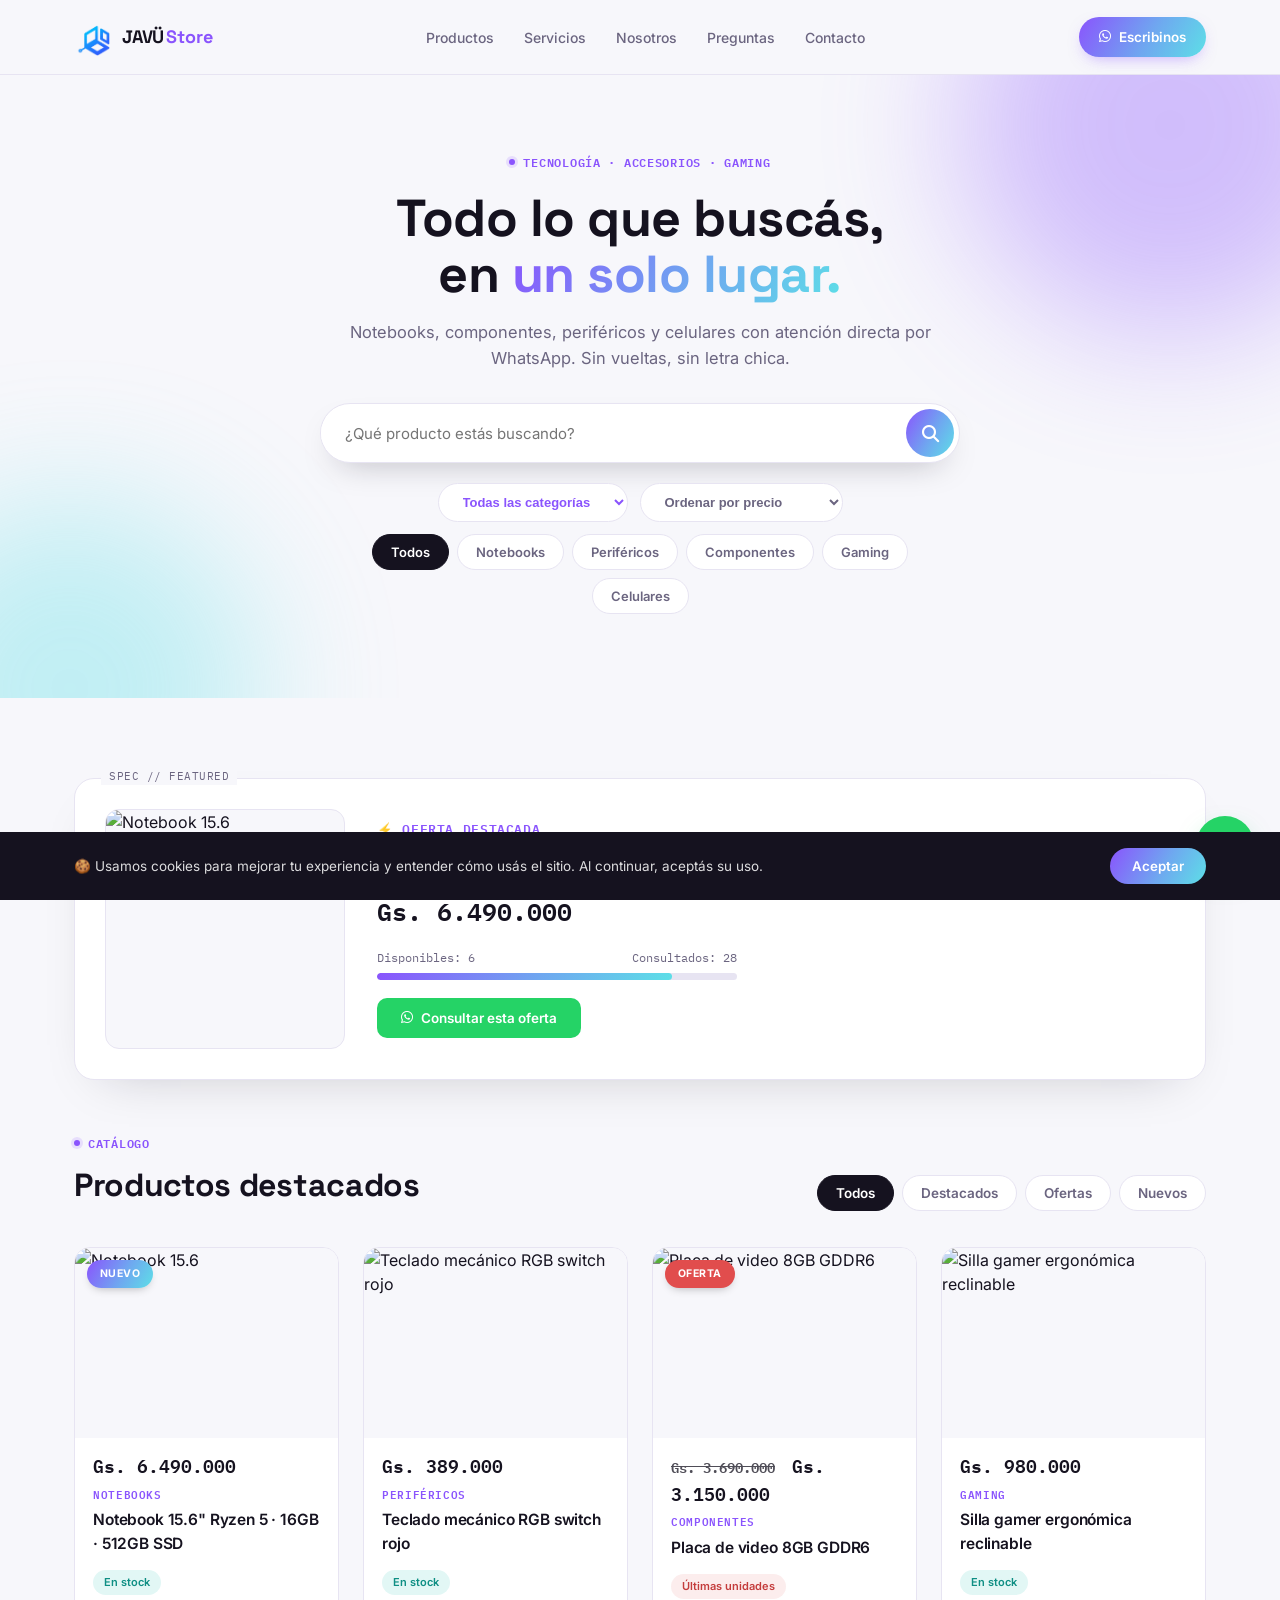
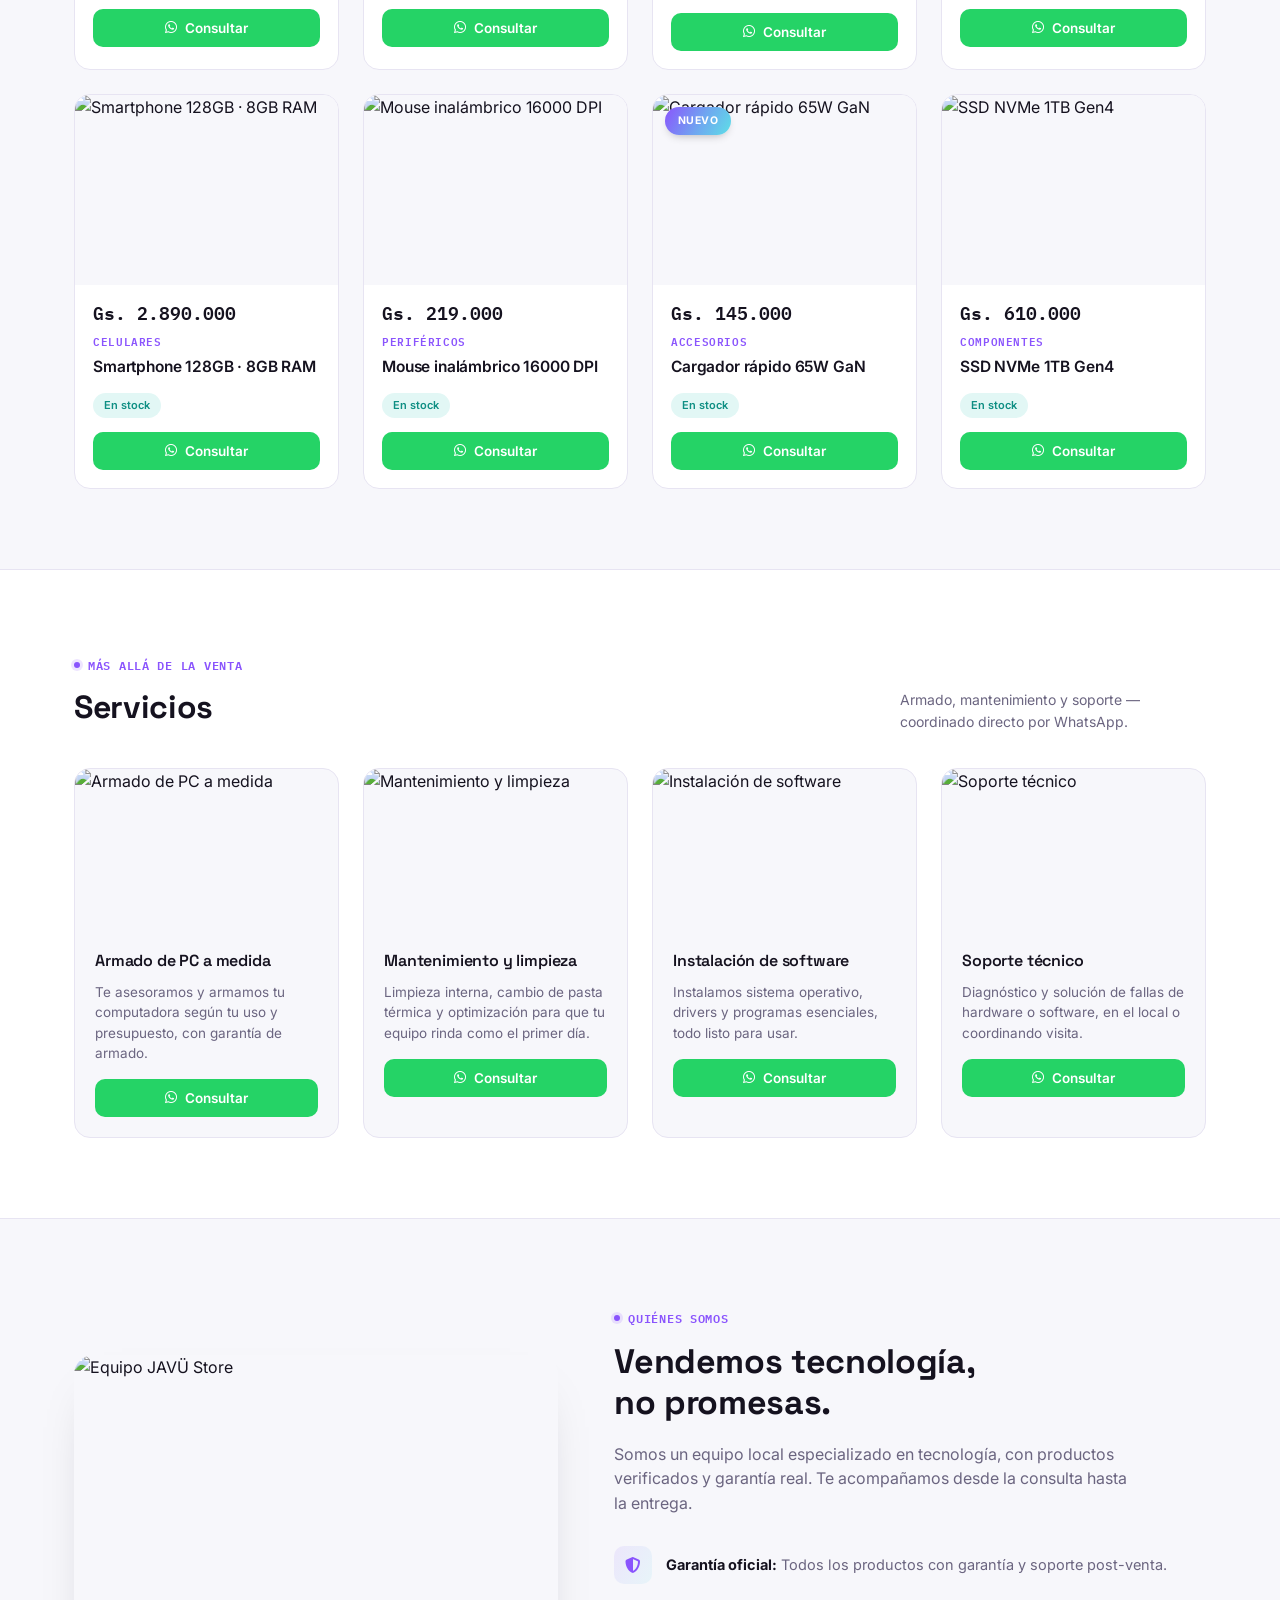
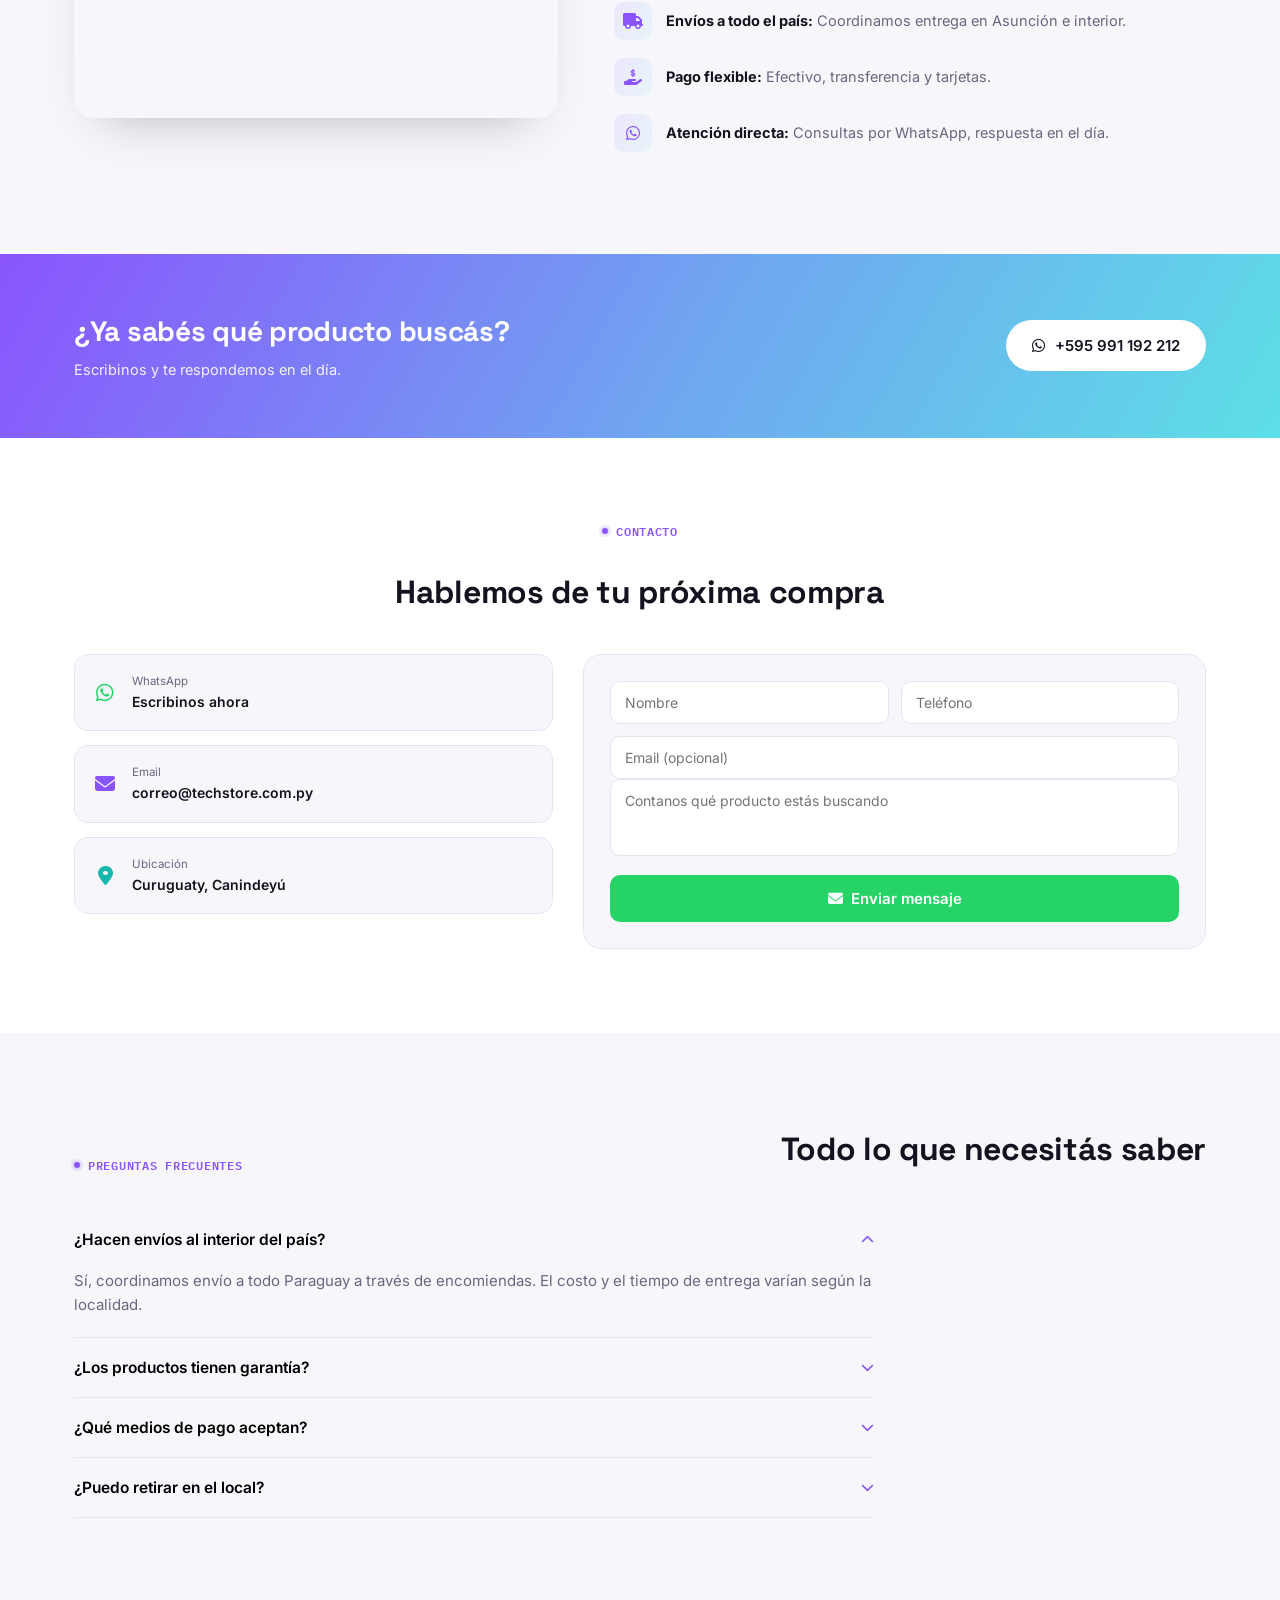
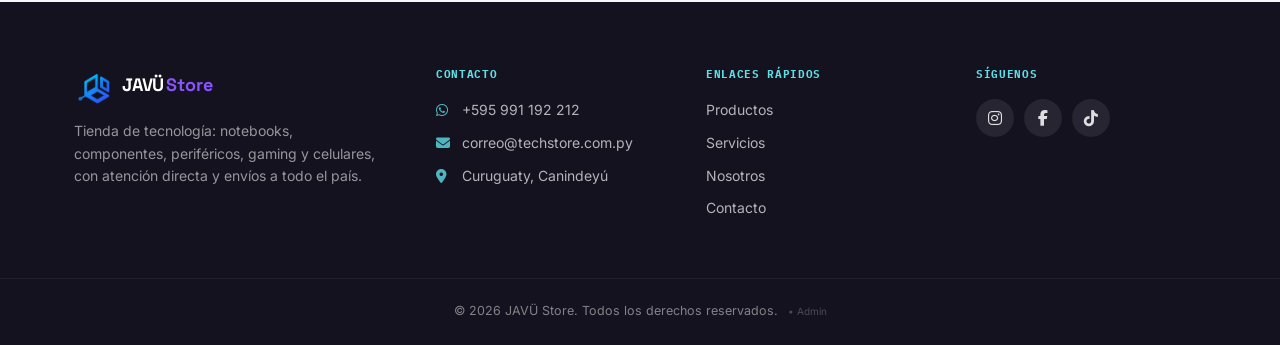
==== commit 140a9256: "Mover selector de categoría fuera del buscador Se saca <select id="filter-categoria"> de adentro de " ====
--- a/index.html
+++ b/index.html
@@ -51,9 +51,13 @@
                 <h1>Todo lo que buscás,<br>en <span class="grad-word">un solo lugar.</span></h1>
                 <p class="hero-lead">Notebooks, componentes, periféricos y celulares con atención directa por WhatsApp. Sin vueltas, sin letra chica.</p>
 
-                <div class="search-box">
+<div class="search-box">
                     <input type="text" id="filter-search-input" placeholder="¿Qué producto estás buscando?">
-                    <select id="filter-categoria" class="search-cat-select">
+                    <button class="search-btn" id="filter-search-btn" aria-label="Buscar"><i class="fas fa-search"></i></button>
+                </div>
+
+                <div class="hero-secondary-row">
+                    <select id="filter-categoria">
                         <option value="todos">Todas las categorías</option>
                         <option value="notebooks">💻 Notebooks</option>
                         <option value="perifericos">⌨️ Periféricos</option>
@@ -62,10 +66,6 @@
                         <option value="celulares">📱 Celulares</option>
                         <option value="accesorios">🔌 Accesorios</option>
                     </select>
-                    <button class="search-btn" id="filter-search-btn" aria-label="Buscar"><i class="fas fa-search"></i></button>
-                </div>
-
-                <div class="hero-secondary-row">
                     <select id="filter-price-sort">
                         <option value="">Ordenar por precio</option>
                         <option value="asc">Precio: Menor a mayor</option>
--- a/style.css
+++ b/style.css
@@ -101,21 +101,18 @@
   height: 60px; overflow: hidden;
 }
 .search-box input { flex: 1; border: none; outline: none; padding: 0 24px; font-size: 15px; min-width: 0; font-family: var(--font-body); }
-.search-cat-select {
-  border: none; border-left: 1px solid var(--line); background: white; color: var(--purple);
-  font-size: 13.5px; font-weight: 600; padding: 0 14px; height: 100%; max-width: 210px; cursor: pointer; outline: none;
-}
 .search-btn {
   background: var(--grad); color: white; border: none; width: 48px; height: 48px; border-radius: 50%;
   margin: 5px; flex-shrink: 0; font-size: 17px; display: grid; place-items: center; transition: opacity 0.2s;
 }
 .search-btn:hover { opacity: 0.9; }
 
-.hero-secondary-row { margin-top: 20px; display: flex; flex-direction: column; align-items: center; gap: 16px; }
-.hero-secondary-row select#filter-price-sort {
-  border: 1px solid var(--line); background: white; border-radius: 999px; padding: 9px 18px;
-  font-size: 13px; color: var(--muted); cursor: pointer;
-}
+.hero-secondary-row { margin-top: 20px; display: flex; flex-wrap: wrap; justify-content: center; align-items: center; gap: 12px; }
+.hero-secondary-row select {
+  border: 1px solid var(--line); background: white; border-radius: 999px; padding: 10px 20px;
+  font-size: 13px; font-weight: 600; color: var(--muted); cursor: pointer;
+}
+.hero-secondary-row select#filter-categoria { color: var(--purple); }
 
 .quick-categories { display: flex; gap: 8px; flex-wrap: wrap; justify-content: center; }
 .quick-cat-btn {
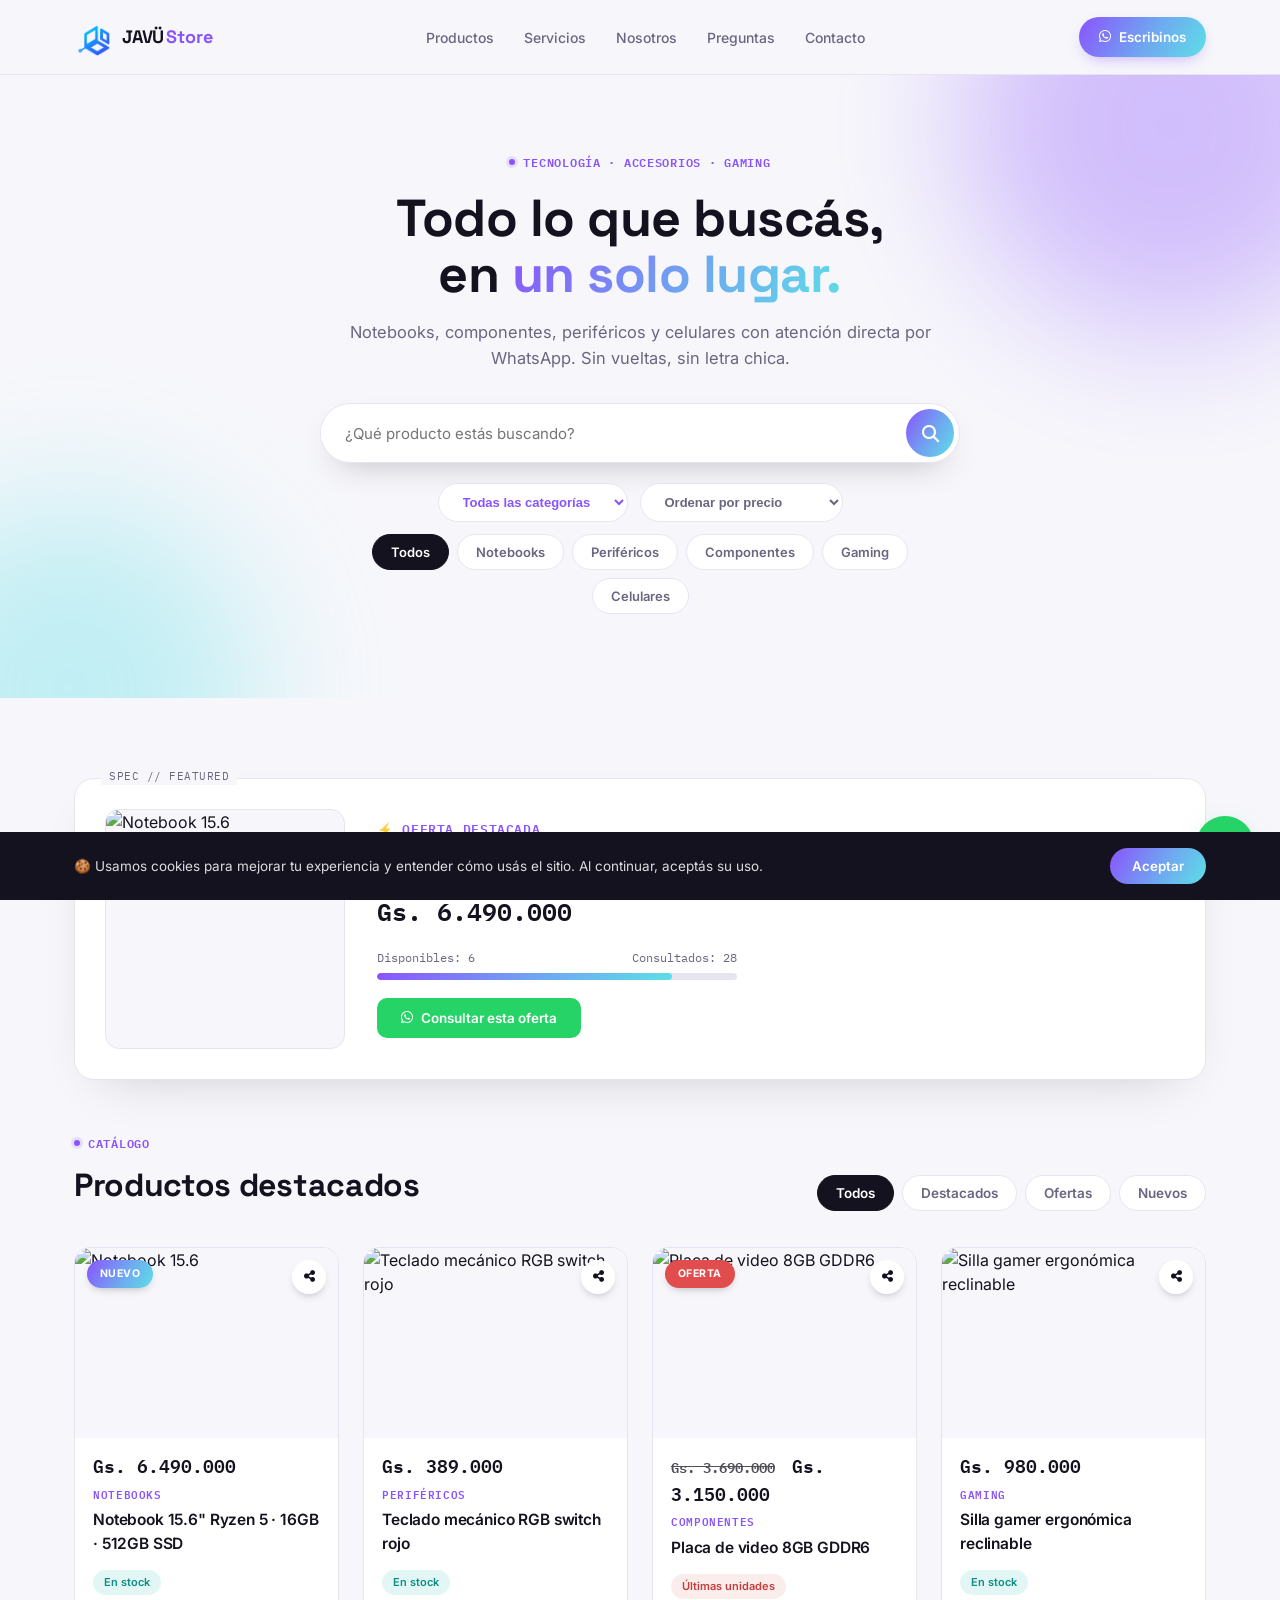
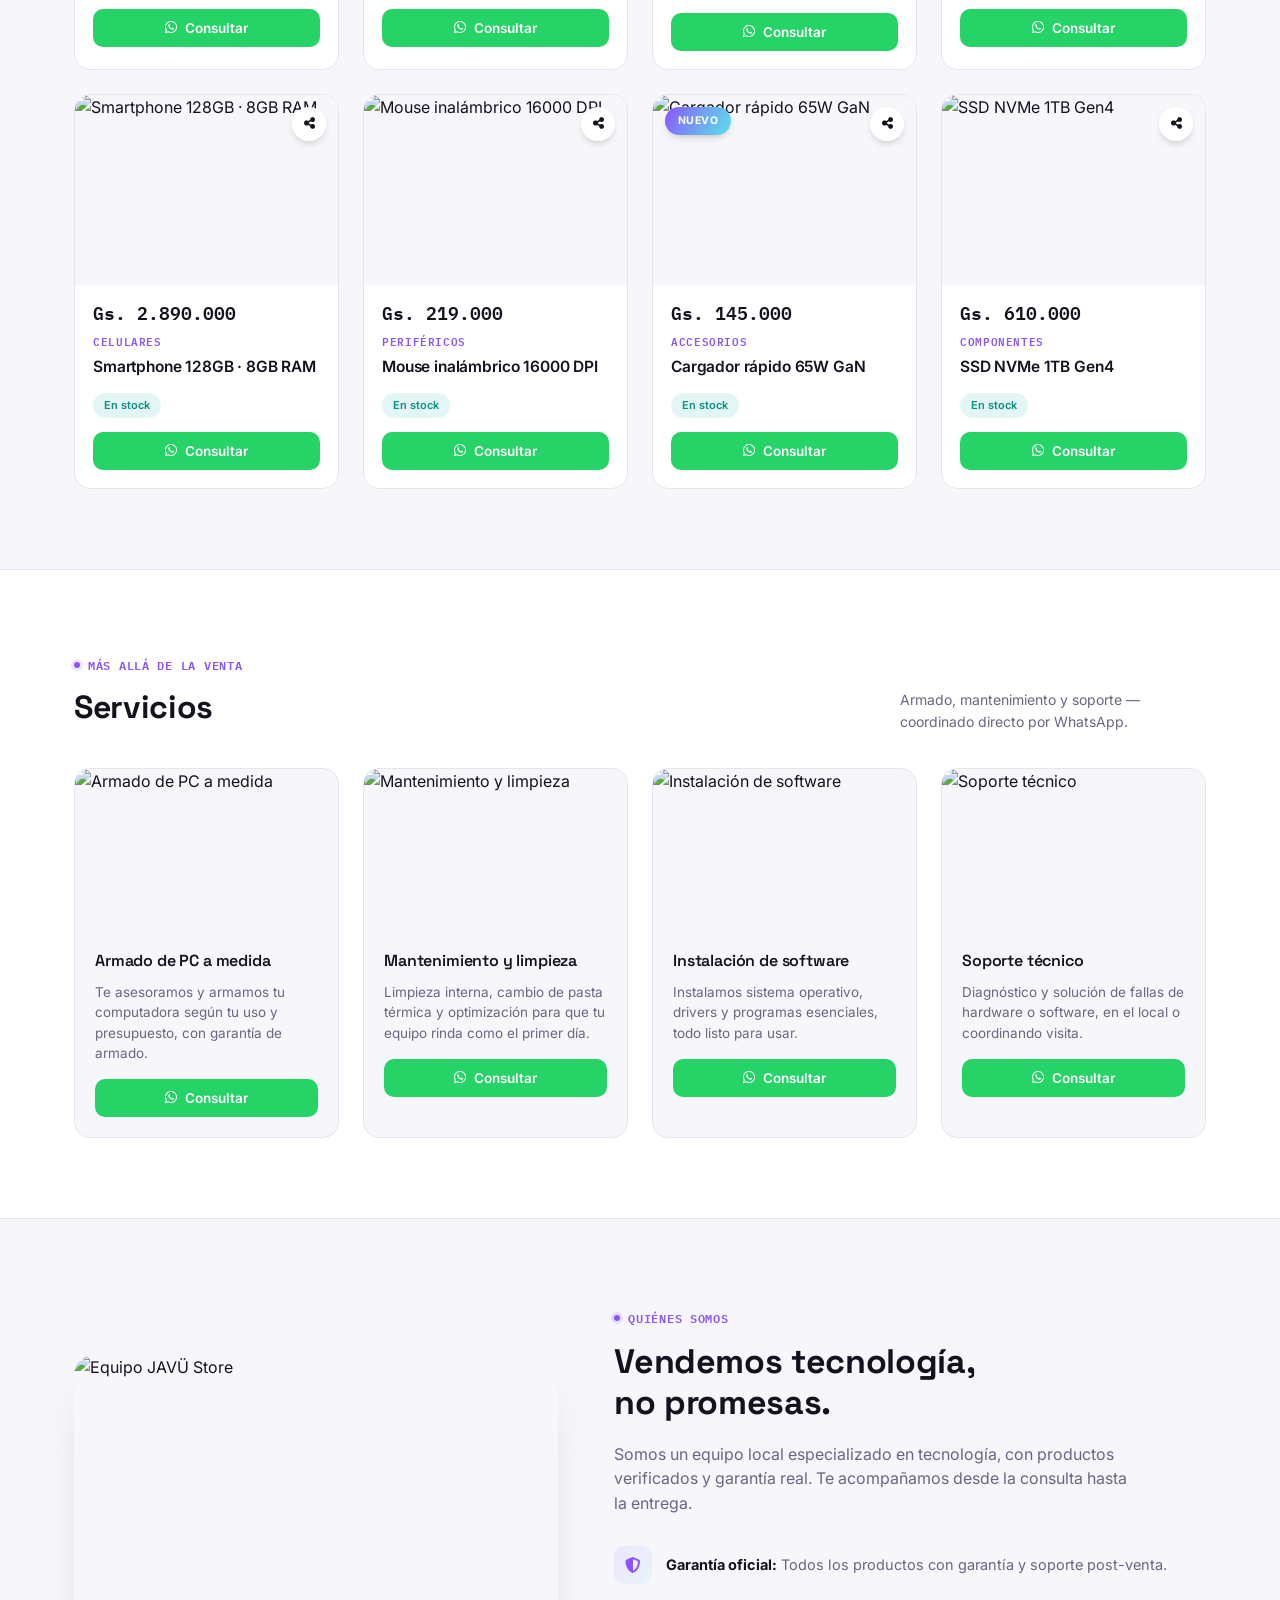
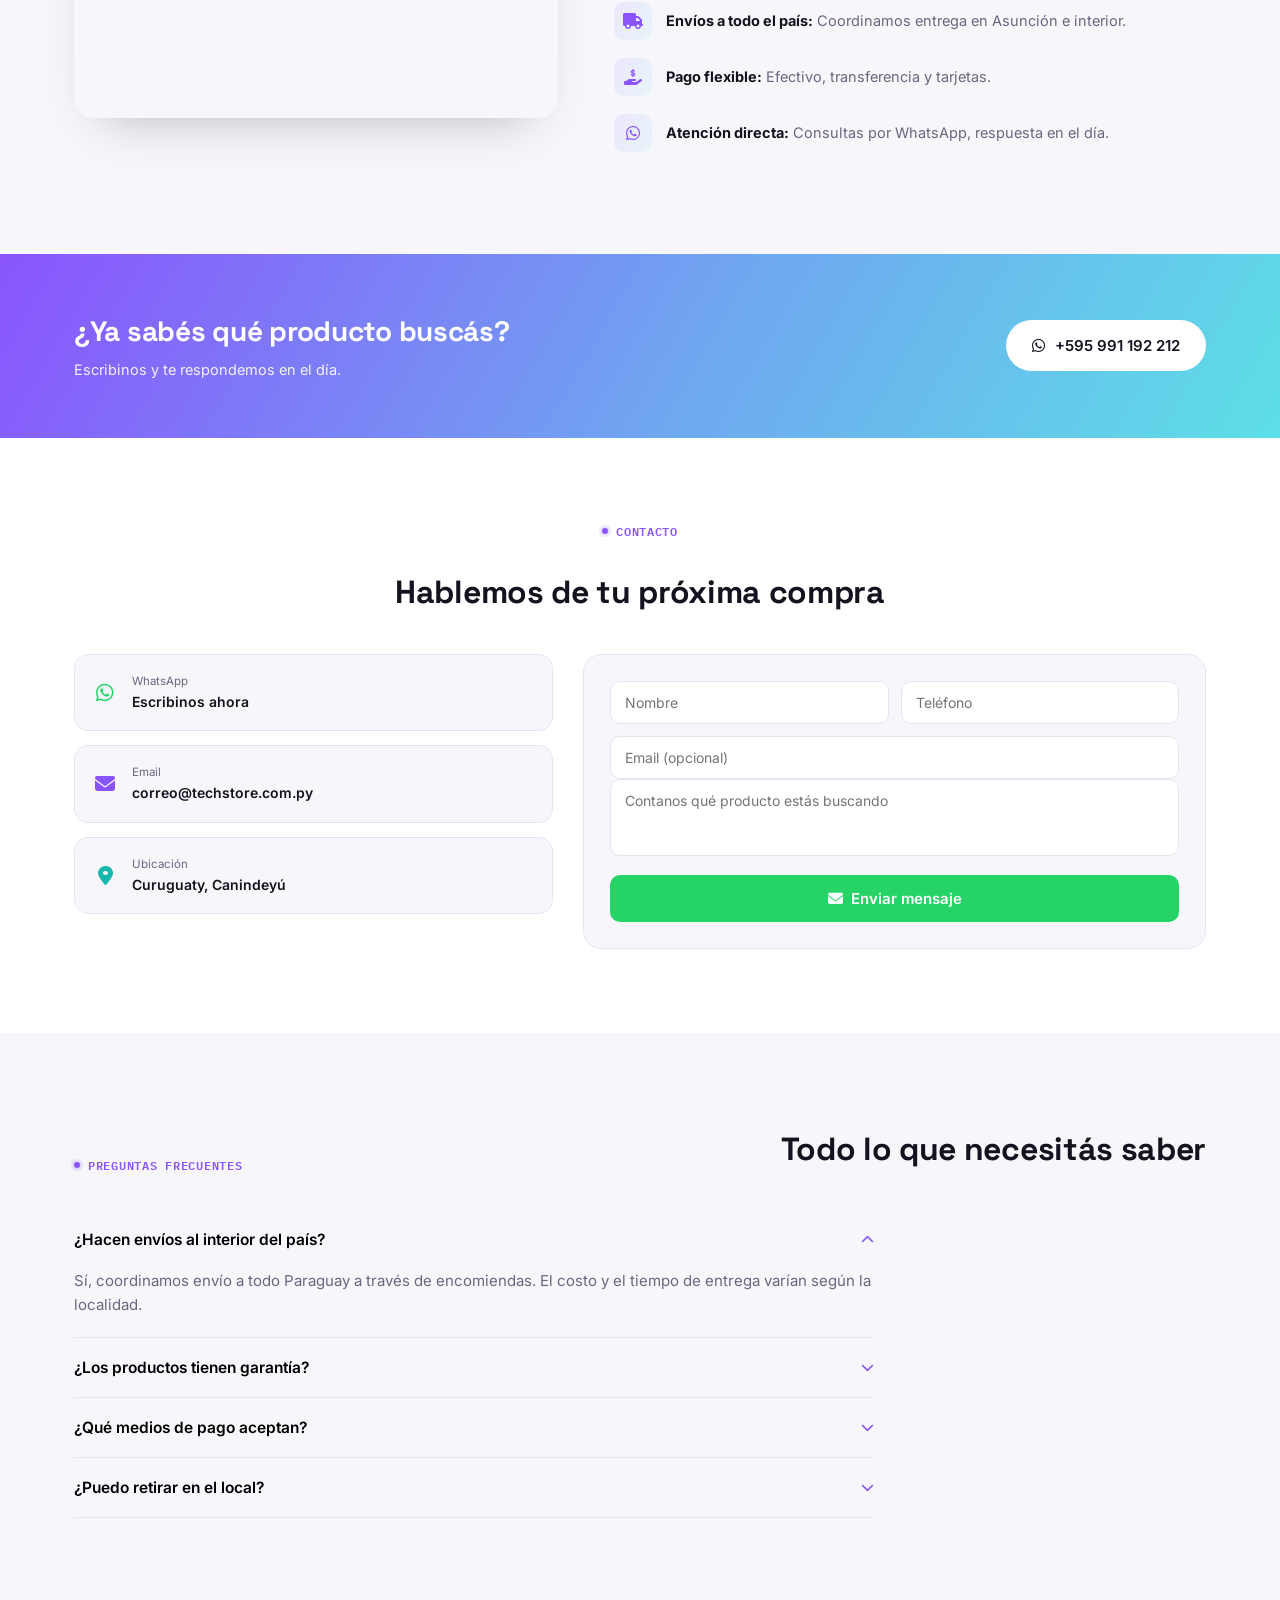
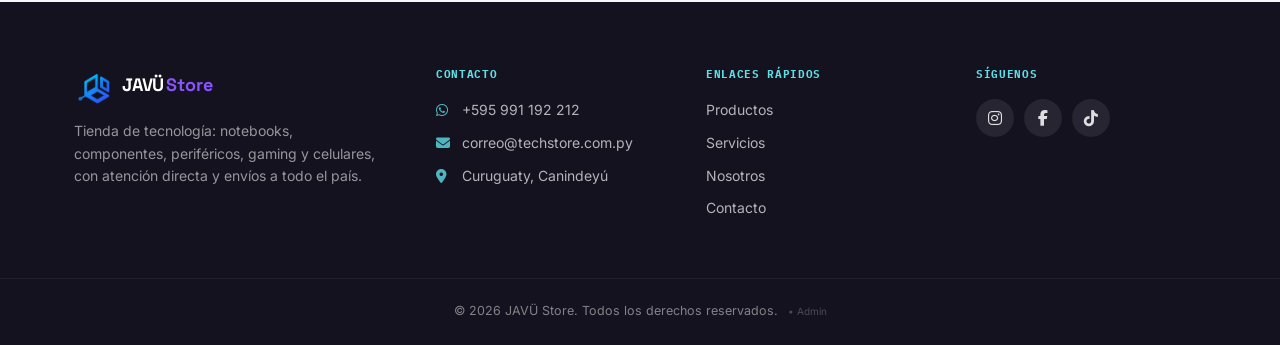
==== commit 19e21758: "Agregar botón de compartir producto (con deep-link automático) Se agrega un botón de compartir en ca" ====
--- a/index.html
+++ b/index.html
@@ -325,9 +325,11 @@
     </footer>
 
     <!-- MODAL DE DETALLE DE PRODUCTO -->
-    <div class="product-modal" id="product-modal">
+<div class="product-modal" id="product-modal">
         <div class="modal-content">
+            <div class="shared-banner" id="shared-product-banner">💜 Alguien te compartió este producto</div>
             <button class="modal-close" id="modal-close"><i class="fas fa-times"></i></button>
+            <button class="modal-share-btn" onclick="shareProduct(currentModalProduct.id)" aria-label="Compartir"><i class="fas fa-share-alt"></i></button>
             <div class="modal-info">
                 <div class="modal-image-slider">
                     <button class="slider-btn prev" onclick="changeSlide(-1)">&#10094;</button>
--- a/style.css
+++ b/style.css
@@ -378,6 +378,26 @@
   width: 38px; height: 38px; border-radius: 50%; font-size: 16px; z-index: 10; transition: all 0.2s;
 }
 .modal-close:hover { background: var(--ink); color: white; }
+
+.modal-share-btn {
+  position: absolute; top: 16px; right: 62px; background: white; border: 1px solid var(--line);
+  width: 38px; height: 38px; border-radius: 50%; font-size: 14px; z-index: 10; transition: all 0.2s;
+  display: grid; place-items: center;
+}
+.modal-share-btn:hover { background: var(--grad); color: white; border-color: transparent; }
+
+.shared-banner {
+  display: none; background: var(--grad); color: white; padding: 12px 20px;
+  border-radius: 22px 22px 0 0; text-align: center; font-weight: 600; font-size: 13.5px;
+}
+.shared-banner.show { display: block; }
+
+.share-btn {
+  position: absolute; top: 12px; right: 12px; width: 34px; height: 34px; border-radius: 50%;
+  background: rgba(255,255,255,0.95); border: none; display: grid; place-items: center; cursor: pointer;
+  box-shadow: 0 4px 10px -4px rgba(0,0,0,0.3); color: var(--ink); font-size: 13px; z-index: 10; transition: all 0.2s;
+}
+.share-btn:hover { background: white; transform: scale(1.08); }
 
 .modal-info { padding: 30px; }
 .modal-price { font-family: var(--font-mono); font-size: 22px; font-weight: 600; margin-bottom: 16px; }
